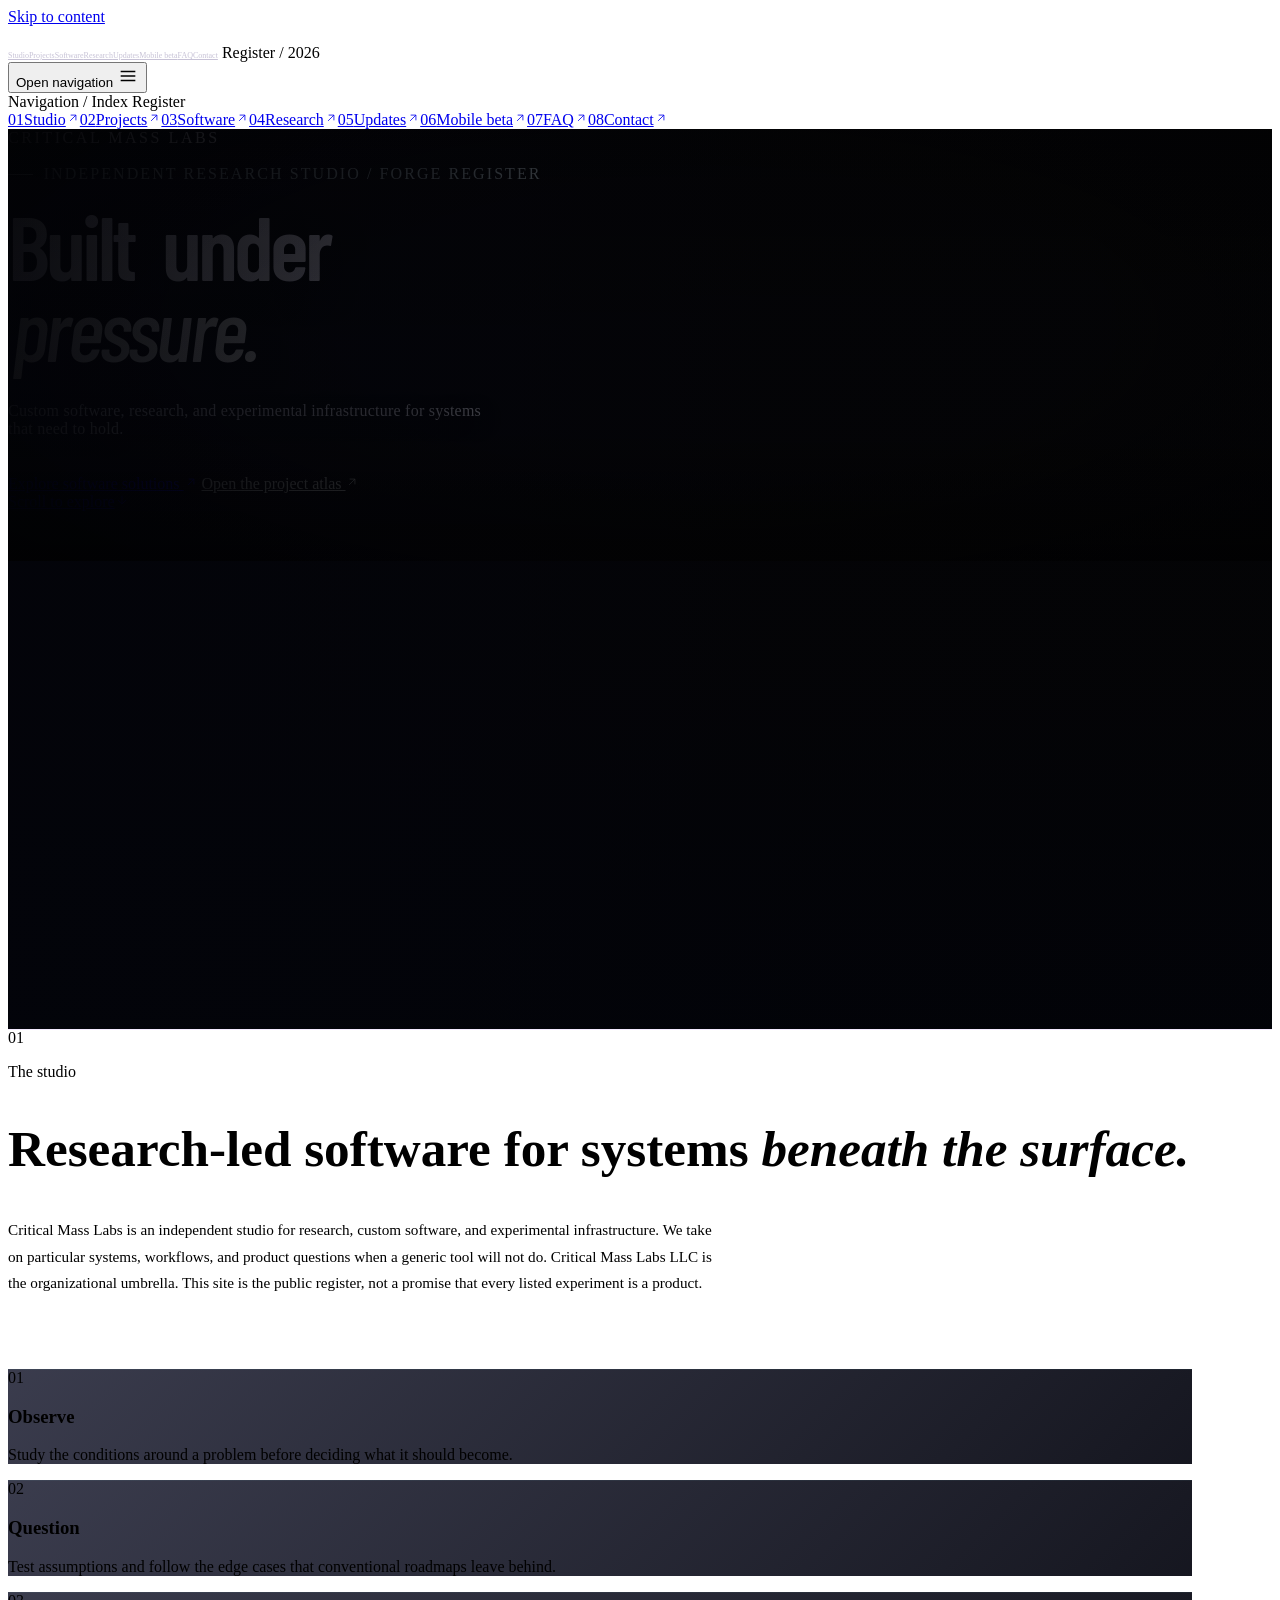
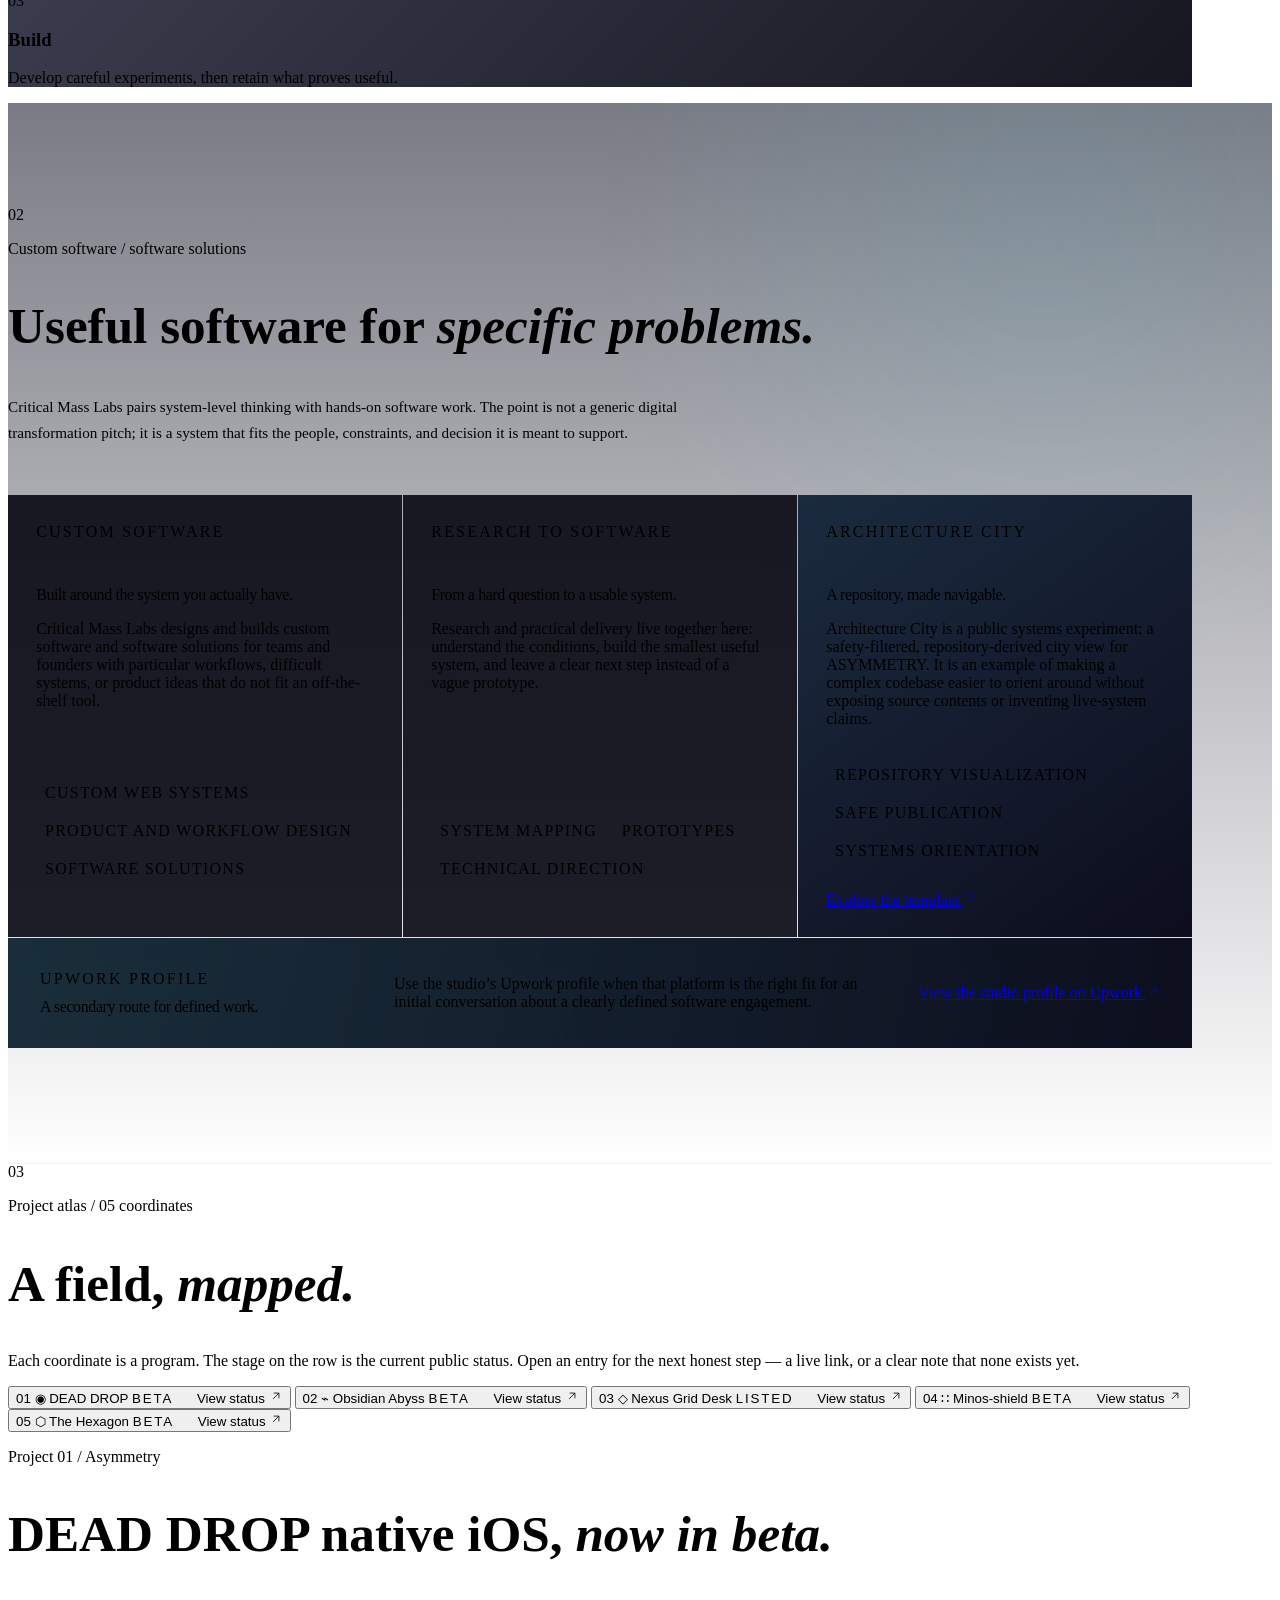
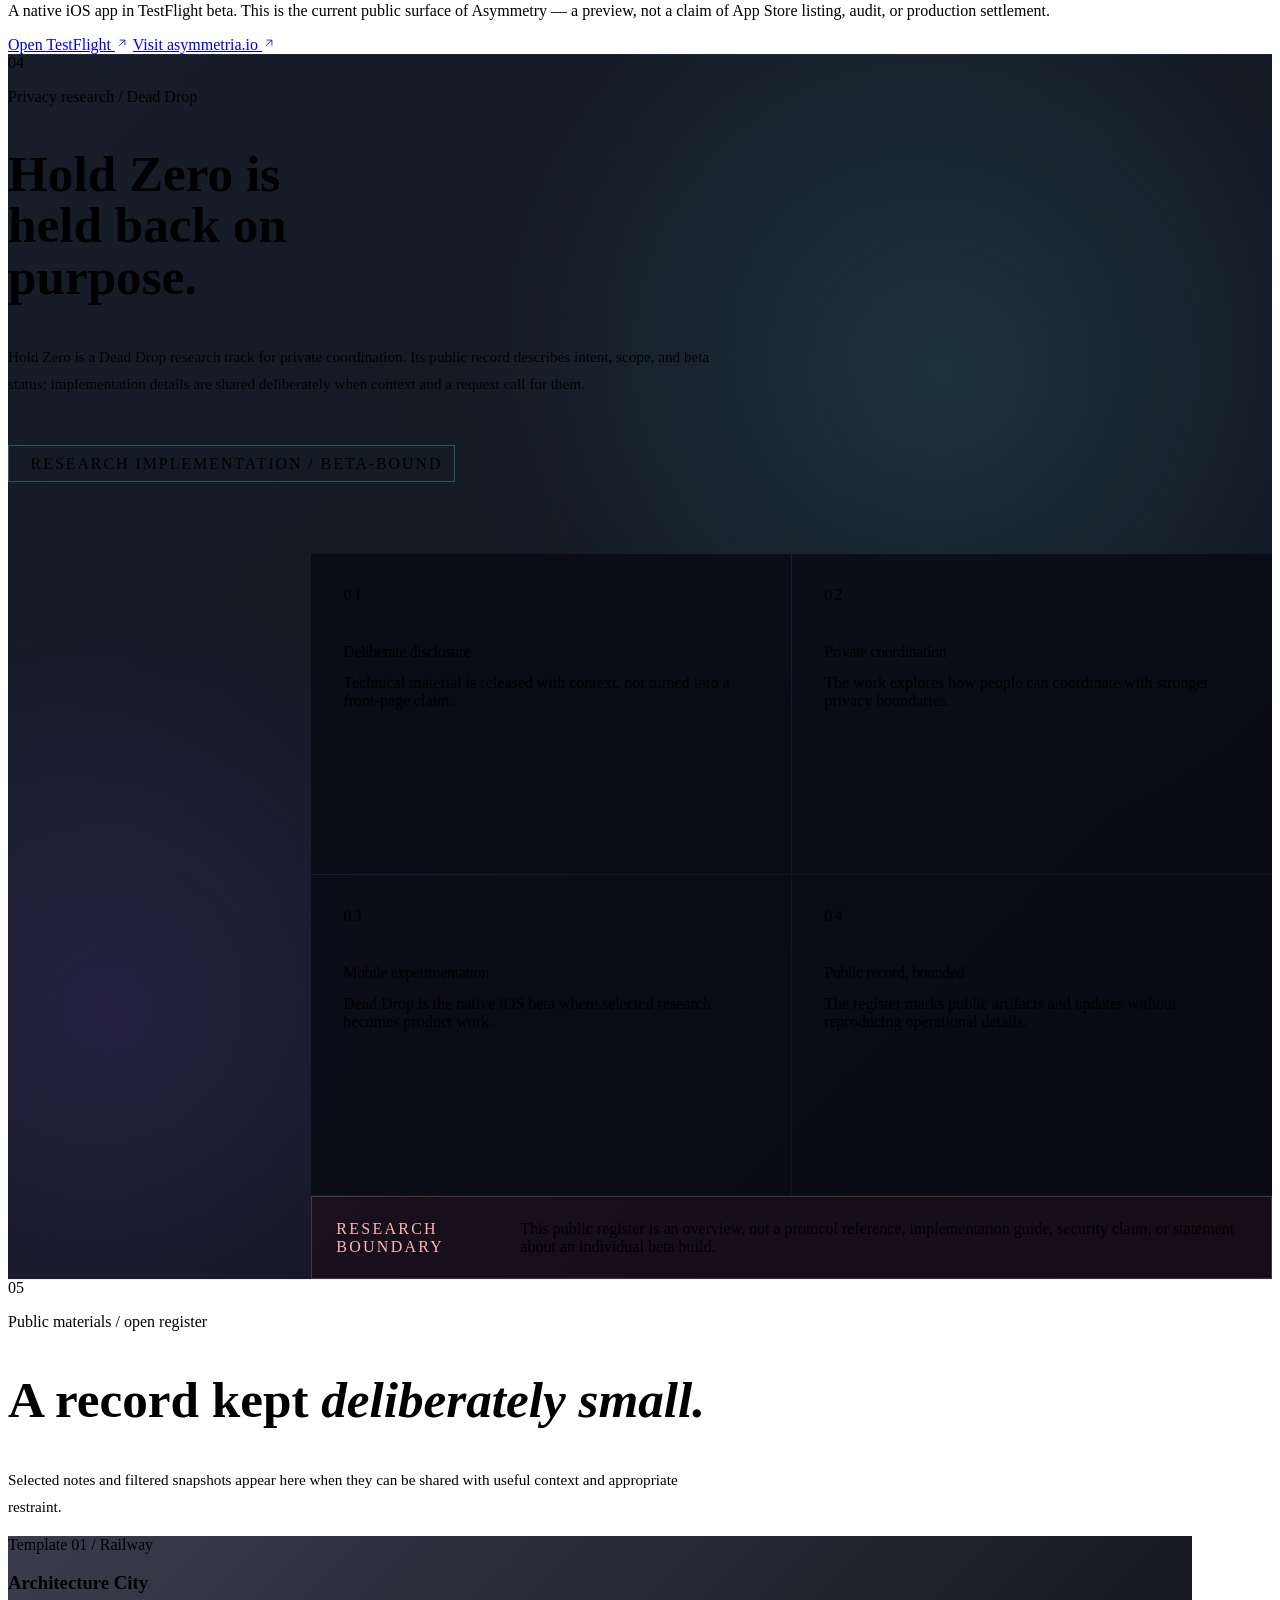
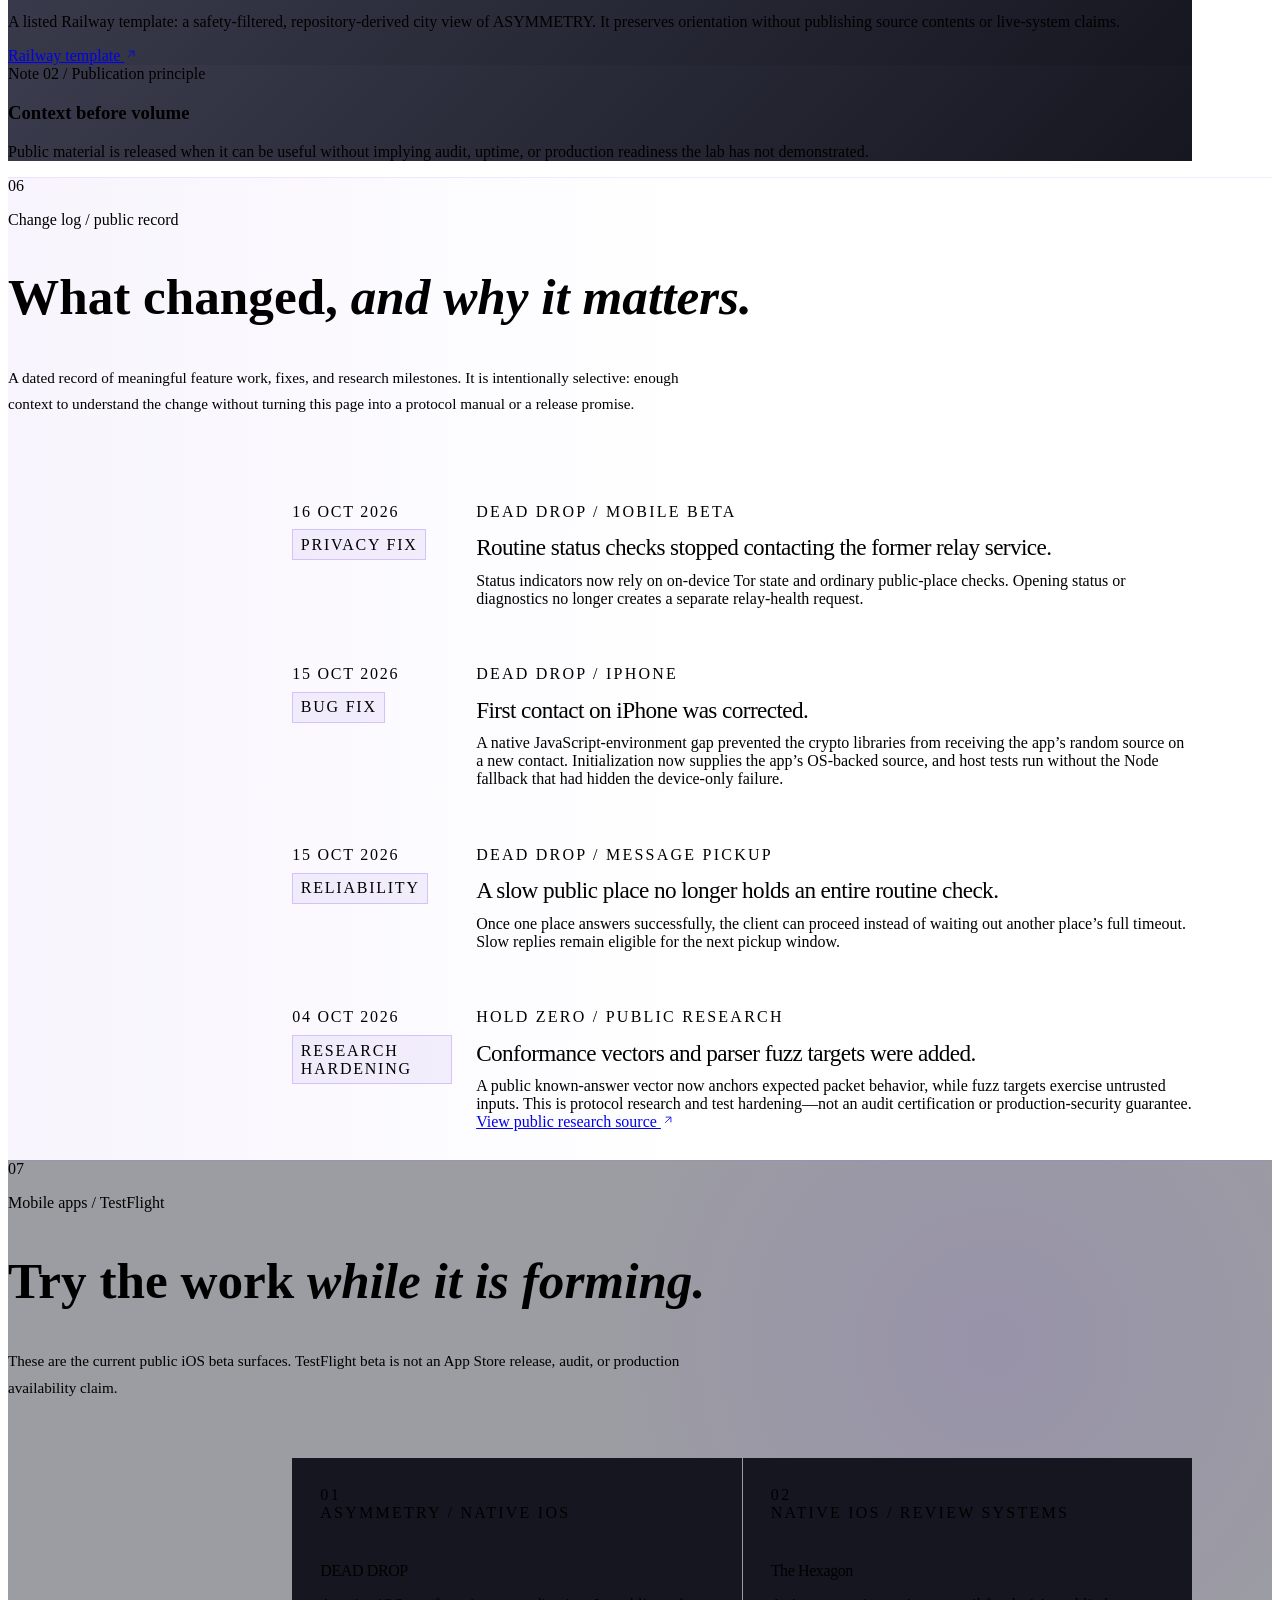
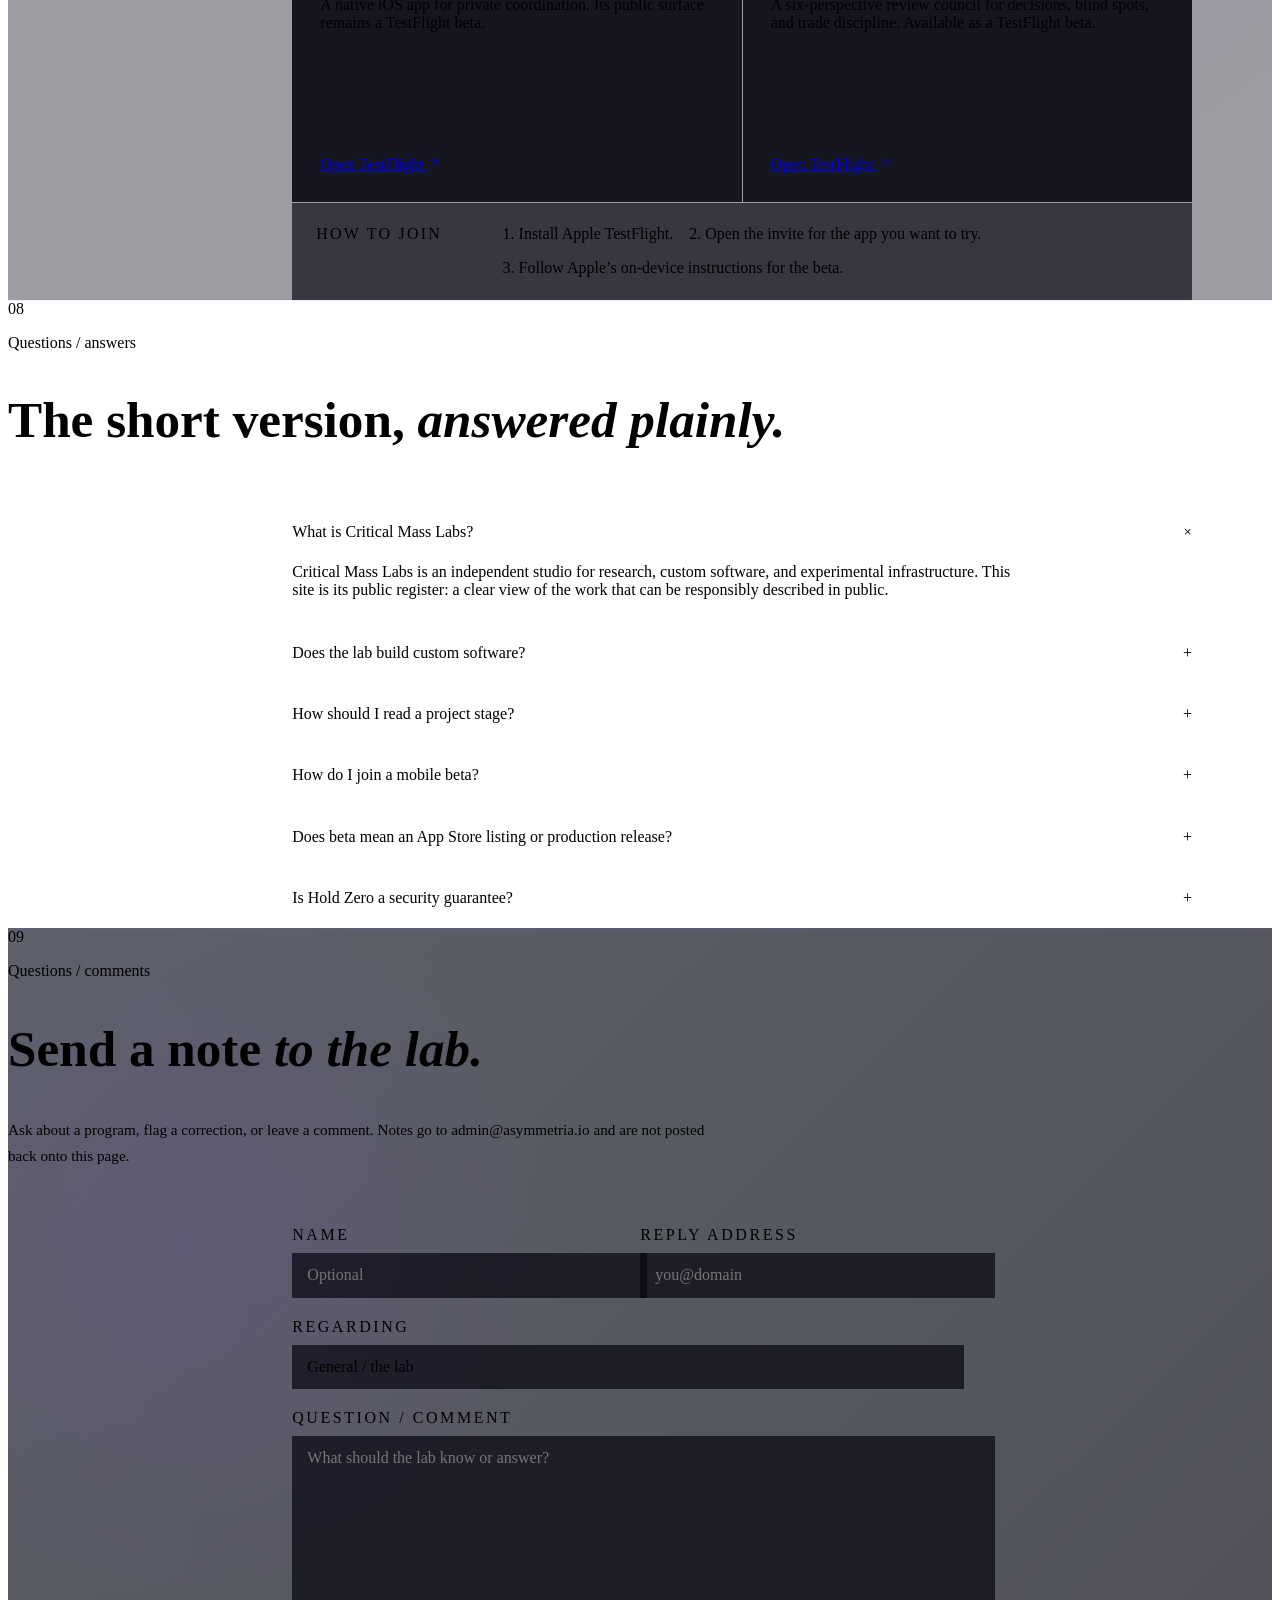
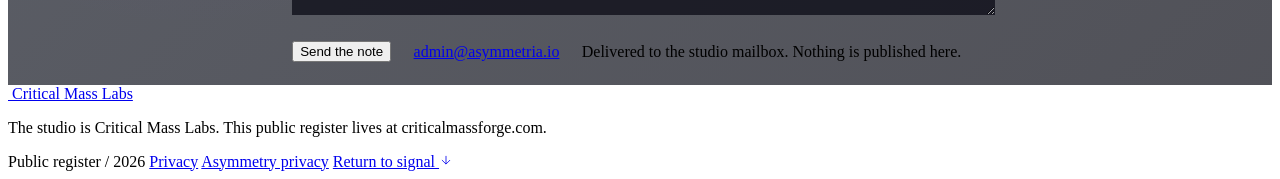
==== index.html @ 3d5620f9 "Reframe hero as monochrome forge" ====
<!DOCTYPE html>
<html lang="en">
  <head>
    <meta charset="UTF-8" />
    <meta name="viewport" content="width=device-width, initial-scale=1.0" />
    <title>Critical Mass Labs — Off the Map. On Purpose.</title>
    <meta name="description" content="Critical Mass Labs is an independent studio for research, custom software, privacy research, and experimental infrastructure. Explore projects, software solutions, mobile betas, and public updates." />
    <meta name="robots" content="index, follow" />
    <link rel="canonical" href="https://criticalmassforge.com/" />
    <meta property="og:title" content="Critical Mass Labs — Off the Map. On Purpose." />
    <meta property="og:description" content="Research, custom software, privacy research, and experimental infrastructure for difficult systems." />
    <meta property="og:type" content="website" />
    <meta property="og:url" content="https://criticalmassforge.com/" />
    <meta name="twitter:card" content="summary_large_image" />
    <meta name="twitter:title" content="Critical Mass Labs — Off the Map. On Purpose." />
    <meta name="twitter:description" content="Research, custom software, privacy research, and experimental infrastructure for difficult systems." />
    <meta name="theme-color" content="#070812" />
    <link rel="icon" type="image/svg+xml" href="/favicon.svg" />
    <link rel="stylesheet" href="/assets/index-39tcjcTT.css">
    <link rel="stylesheet" href="/assets/project-backgrounds.css?v=21">
    <link rel="stylesheet" href="/assets/mobile-polish.css?v=29">
    <link rel="stylesheet" href="/assets/register.css?v=22">
    <script type="application/ld+json">
      {
        "@context": "https://schema.org",
        "@type": "Organization",
        "name": "Critical Mass Labs LLC",
        "url": "https://criticalmassforge.com/",
        "email": "admin@asymmetria.io",
        "description": "Independent studio for research, custom software, privacy research, and experimental infrastructure."
      }
    </script>
  </head>
  <body>
    <div id="root"></div>
    <script src="/assets/content.js?v=14"></script>
    <script src="/assets/app.js?v=23"></script>
  </body>
</html>
---- assets/mobile-polish.css ----
/* Responsive hierarchy and brand placement requested from the visual review. */
.site-header .brand-mark {
  filter: none;
  box-shadow: none;
}

.desktop-nav a {
  color: #c7c2d6;
  font-size: 0.8rem;
}

.desktop-nav a:hover,
.desktop-nav a:focus-visible {
  color: var(--text);
}

/* Fade the teal wash smoothly instead of cutting across the portrait. */
.hero-grid::before {
  background: linear-gradient(180deg,
    transparent 18%,
    rgba(48, 203, 222, 0.18) 38%,
    rgba(48, 203, 222, 0.1) 43%,
    transparent 50%,
    transparent 61%,
    rgba(48, 203, 222, 0.1) 68%,
    transparent 75%);
}

.hero-brand {
  display: inline-flex;
  width: min(100%, 34rem);
  min-height: 5.5rem;
  margin: 0 0 2.75rem;
  gap: 1.25rem;
  color: var(--text);
  font-size: clamp(2.25rem, 5vw, 4.5rem);
  line-height: 1.08;
  letter-spacing: 0.02em;
}

.hero h1 {
  font-size: clamp(1.875rem, 3.5vw, 3.125rem);
  line-height: 1;
  word-spacing: 0.16em;
}

.hero h1 em {
  display: inline-block;
  padding-right: 0.12em;
  font-size: 1.18em;
  font-style: italic;
  line-height: 1.12;
}

.hero-actions .button-primary {
  position: relative;
  box-shadow: 0 0 0.75rem rgba(166, 93, 255, 0.45),
    0 0 1.6rem rgba(166, 93, 255, 0.22);
}

.hero-actions .button-primary::after {
  content: "";
  position: absolute;
  inset: -1px;
  border-radius: inherit;
  pointer-events: none;
  box-shadow: 0 0 1rem rgba(180, 115, 255, 0.95),
    0 0 2.75rem rgba(166, 93, 255, 0.65);
  opacity: 0.35;
  animation: scif-glow-pulse 3.2s ease-in-out infinite;
}

@keyframes scif-glow-pulse {
  0%, 100% { opacity: 0.35; }
  50% { opacity: 1; }
}

.hero-actions .button-primary:focus-visible::after {
  animation: none;
  opacity: 1;
}

@media (prefers-reduced-motion: reduce) {
  .hero-actions .button-primary::after {
    animation: none;
    opacity: 0.55;
  }
}

.section-heading h2,
.featured-copy h2 {
  font-size: clamp(2.5rem, 4vw, 4.5rem);
  line-height: 1;
}

.lead-copy {
  font-size: 0.95rem;
  line-height: 1.75;
}

/* The studio name leads; the catchphrase is deliberately secondary. */
@media (min-width: 641px) {
  /* Extend the hero's dark signal-field language through the long-form sections. */
  .content-section,
  .atlas-section,
  .portfolio-section {
    box-shadow: inset 0 1px rgba(166, 93, 255, 0.12);
  }

  .method-card,
  .portfolio-card,
  .materials-list > article {
    background: linear-gradient(135deg, rgba(15, 17, 38, 0.82), rgba(7, 8, 18, 0.94));
  }

  .method-card,
  .portfolio-card {
    box-shadow: inset 0 1px rgba(130, 220, 236, 0.06);
  }

  .atlas-row {
    transition: background 0.18s ease, padding 0.18s ease, box-shadow 0.18s ease;
  }

  .atlas-row:hover {
    box-shadow: inset 0 0 1.75rem rgba(80, 219, 235, 0.08);
  }

  .hero-content {
    width: min(100%, 78rem);
  }

  .hero-brand {
    width: max-content;
    max-width: 100%;
  }

  .hero-brand > span {
    font-size: inherit;
    line-height: inherit;
    letter-spacing: inherit;
    text-wrap: balance;
  }

  .hero-description {
    max-width: 35rem;
  }
}

@media (max-width: 640px) {
  .hero-content {
    padding: 5rem 1.25rem 6.5rem;
  }

  .hero-brand {
    display: inline-flex;
    width: 100%;
    min-height: 5rem;
    margin: 0 0 2.25rem;
    gap: 1rem;
    color: var(--text);
    font-size: clamp(2rem, 8.5vw, 2.5rem);
    letter-spacing: 0.02em;
    text-wrap: balance;
  }

  .hero-kicker {
    margin-bottom: 1.15rem;
  }

  .hero h1 {
    max-width: 22rem;
    font-size: clamp(1.5rem, 6.5vw, 1.875rem);
    line-height: 1.05;
    letter-spacing: -0.045em;
  }

  .hero-description {
    max-width: 22rem;
    margin-top: 1.6rem;
    font-size: 0.76rem;
    line-height: 1.62;
  }

  .hero-actions {
    margin-top: 1.8rem;
  }

  /* Keep the field system, but use a compact mobile rhythm. */
  .content-section,
  .atlas-section,
  .materials-section {
    padding: 3.25rem 1.25rem;
    background-image: linear-gradient(135deg, rgba(16, 14, 35, 0.72), rgba(7, 8, 18, 0.88));
  }

  .section-number {
    margin-bottom: 1.2rem;
  }

  .section-heading h2,
  .featured-copy h2 {
    font-size: clamp(2rem, 9vw, 2.65rem);
    line-height: 1.02;
    letter-spacing: -0.045em;
  }

  .lead-copy {
    margin-top: 1.15rem;
    font-size: 0.76rem;
    line-height: 1.58;
  }

  .method-section {
    padding-top: 2.75rem;
  }

  .method-grid {
    margin-top: 1.75rem;
  }

  .method-card,
  .method-card + .method-card {
    padding: 1.1rem 0 1.3rem;
  }

  .method-card h3 {
    margin: 1.35rem 0 0.6rem;
  }

  /* Atlas remains the complete project index; hide its redundant card echo. */
  .portfolio-section {
    display: none;
  }

  .atlas-intro > p {
    margin: 1.25rem 0 1.75rem;
    line-height: 1.55;
  }

  .atlas-row {
    min-height: 3.7rem;
  }

  .atlas-stage {
    max-width: 7.5rem;
    white-space: normal;
    text-align: right;
  }

  .featured-art {
    min-height: 12.5rem;
  }

  .featured-copy {
    padding: 2.5rem 1.25rem 2.75rem;
  }

  .featured-copy h2 {
    font-size: clamp(1.85rem, 8.5vw, 2.3rem);
  }

  .featured-copy > p:not(.eyebrow) {
    margin: 1.2rem 0;
    line-height: 1.58;
  }

  .featured-subprojects {
    margin-top: 1.2rem;
  }

  .portfolio-card h3,
  .materials-list h3 {
    font-size: 1.2rem;
  }

  .materials-list {
    margin-top: 2rem;
  }

  .materials-section {
    padding-top: 3.25rem;
    padding-bottom: 3.25rem;
  }

  .materials-list > article {
    padding: 1.1rem 0 1.35rem;
  }

  .materials-list p {
    line-height: 1.58;
  }

  .scroll-cue {
    display: none;
  }
}
---- assets/register.css ----
@import url("https://fonts.googleapis.com/css2?family=Barlow+Condensed:ital,wght@0,500;0,600;1,500&family=IBM+Plex+Serif:ital,wght@0,400;0,500;1,400&display=swap");

/* Public register: atlas-only index, studio merge, correspondence, privacy. */

/* A physical aperture anchors the scene; the live field is drawn above it. */
.hero-field-plate {
  position: absolute;
  z-index: -1;
  inset: 0;
  width: 100%;
  height: 100%;
  object-fit: cover;
  object-position: 68% center;
  pointer-events: none;
  opacity: 0.34;
  filter: saturate(0.76) contrast(1.08) brightness(0.58);
  mix-blend-mode: screen;
  transform: scale(1.035);
  transform-origin: 72% 52%;
  -webkit-mask-image: linear-gradient(90deg, rgba(0, 0, 0, 0.05), rgba(0, 0, 0, 0.38) 28%, #000 56%, rgba(0, 0, 0, 0.85) 92%, transparent);
  mask-image: linear-gradient(90deg, rgba(0, 0, 0, 0.05), rgba(0, 0, 0, 0.38) 28%, #000 56%, rgba(0, 0, 0, 0.85) 92%, transparent);
}

.hero-field-engine {
  position: absolute;
  z-index: 1;
  inset: 0;
  width: 100%;
  height: 100%;
  pointer-events: none;
  mix-blend-mode: screen;
  -webkit-mask-image: linear-gradient(90deg, transparent 0%, rgba(0, 0, 0, 0.28) 17%, #000 48%, rgba(0, 0, 0, 0.82) 92%);
  mask-image: linear-gradient(90deg, transparent 0%, rgba(0, 0, 0, 0.28) 17%, #000 48%, rgba(0, 0, 0, 0.82) 92%);
}

.hero-mass-field {
  position: absolute;
  z-index: 0;
  inset: 0;
  overflow: hidden;
  pointer-events: none;
  opacity: 0.58;
  perspective: 68rem;
  perspective-origin: 75% 48%;
  -webkit-mask-image: linear-gradient(90deg, transparent 29%, rgba(0, 0, 0, 0.38) 48%, #000 70%);
  mask-image: linear-gradient(90deg, transparent 29%, rgba(0, 0, 0, 0.38) 48%, #000 70%);
}

.mass-starfield,
.mass-plane,
.mass-node {
  position: absolute;
  display: block;
}

.mass-starfield {
  right: -8%;
  width: 76%;
  height: 68%;
  background-image:
    radial-gradient(circle, rgba(91, 227, 241, 0.74) 0 1px, transparent 1.8px),
    radial-gradient(circle, rgba(206, 179, 255, 0.76) 0 1px, transparent 1.7px),
    radial-gradient(circle, rgba(255, 255, 255, 0.38) 0 0.8px, transparent 1.5px);
  background-size: 8rem 7rem, 12rem 9rem, 5rem 6rem;
  background-position: 0 0, 3rem 4rem, 1rem 2rem;
  opacity: 0.32;
  will-change: transform, opacity;
}

.mass-starfield-far {
  top: 2%;
  transform: translateZ(-210px) scale(0.82);
  animation: mass-stars-far 26s linear infinite alternate;
}

.mass-starfield-near {
  top: 20%;
  opacity: 0.2;
  transform: translateZ(90px) scale(1.08);
  animation: mass-stars-near 17s linear infinite alternate;
}

.mass-plane {
  right: -14%;
  bottom: -40%;
  width: min(76vw, 78rem);
  height: min(54vw, 48rem);
  border: 1px solid rgba(87, 197, 224, 0.18);
  background:
    linear-gradient(rgba(77, 194, 224, 0.11) 1px, transparent 1px) 0 0 / 100% 3.75rem,
    linear-gradient(90deg, rgba(168, 122, 255, 0.12) 1px, transparent 1px) 0 0 / 4.8rem 100%,
    radial-gradient(ellipse at 60% 44%, rgba(101, 73, 190, 0.18), transparent 53%);
  box-shadow: 0 0 3rem rgba(78, 202, 230, 0.06), inset 0 0 5rem rgba(104, 68, 193, 0.08);
  transform-origin: 63% 77%;
  will-change: transform, opacity;
}

.mass-plane-far {
  opacity: 0.28;
  transform: translate3d(-4%, -8%, -230px) rotateX(66deg) rotateZ(-4deg) scale(0.78);
  animation: mass-plane-far 22s ease-in-out infinite alternate;
}

.mass-plane-mid {
  opacity: 0.36;
  transform: translate3d(2%, 3%, -70px) rotateX(62deg) rotateZ(3deg) scale(0.96);
  animation: mass-plane-mid 17s ease-in-out infinite alternate;
}

.mass-plane-near {
  opacity: 0.24;
  transform: translate3d(7%, 10%, 130px) rotateX(58deg) rotateZ(-2deg) scale(1.16);
  animation: mass-plane-near 13s ease-in-out infinite alternate;
}

.mass-node {
  z-index: 2;
  width: 0.4rem;
  height: 0.4rem;
  border-radius: 50%;
  background: var(--cyan);
  box-shadow: 0 0 0.6rem var(--cyan), 0 0 2.2rem rgba(68, 217, 232, 0.46);
  will-change: transform, opacity;
}

.mass-node::after {
  position: absolute;
  inset: -0.9rem;
  border: 1px solid rgba(130, 230, 241, 0.42);
  border-radius: 50%;
  content: "";
  animation: mass-node-ring 4.6s ease-out infinite;
}

.mass-node-a {
  top: 27%;
  right: 17%;
  animation: mass-node-a 5.7s ease-in-out infinite;
}

.mass-node-b {
  top: 48%;
  right: 34%;
  width: 0.54rem;
  height: 0.54rem;
  background: var(--violet-bright);
  box-shadow: 0 0 0.7rem var(--violet-bright), 0 0 2.5rem rgba(191, 145, 255, 0.46);
  animation: mass-node-b 7.1s ease-in-out 0.8s infinite;
}

.mass-node-c {
  top: 19%;
  right: 45%;
  width: 0.28rem;
  height: 0.28rem;
  animation: mass-node-c 6.4s ease-in-out 1.6s infinite;
}

.mass-node-d {
  top: 66%;
  right: 11%;
  width: 0.32rem;
  height: 0.32rem;
  background: var(--violet-bright);
  animation: mass-node-d 8.2s ease-in-out 2.4s infinite;
}

.hero-signal-field {
  position: absolute;
  z-index: 1;
  inset: 0;
  pointer-events: none;
  overflow: hidden;
  opacity: 0.34;
  mix-blend-mode: screen;
}

.hero-signal-field svg {
  display: block;
  width: 100%;
  height: 100%;
}

.signal-route,
.signal-packet {
  fill: none;
  stroke-linecap: round;
}

.signal-route {
  stroke: rgba(135, 119, 255, 0.11);
  stroke-width: 1.2;
}

.signal-route-far {
  stroke: rgba(69, 217, 232, 0.08);
  stroke-width: 0.75;
}

.signal-packet {
  stroke: rgba(206, 182, 255, 0.94);
  stroke-width: 2.4;
  stroke-dasharray: 2 39;
  filter: drop-shadow(0 0 0.42rem rgba(183, 135, 255, 0.9));
  animation: signal-packet-forward 5.6s linear infinite;
}

.signal-packet-far {
  stroke: rgba(72, 221, 236, 0.82);
  stroke-width: 1.4;
  stroke-dasharray: 1.5 31;
  animation: signal-packet-reverse 7.4s linear infinite;
}

.signal-node {
  fill: var(--cyan);
  filter: drop-shadow(0 0 0.45rem var(--cyan)) drop-shadow(0 0 1.2rem rgba(68, 217, 232, 0.54));
  transform-box: fill-box;
  transform-origin: center;
}

.signal-node-near {
  fill: var(--violet-bright);
  animation: signal-node-near 4.8s ease-in-out infinite;
}

.signal-node-mid {
  animation: signal-node-mid 6.2s ease-in-out 1.1s infinite;
}

.signal-node-far {
  animation: signal-node-far 7.8s ease-in-out 2.3s infinite;
}

.hero::after {
  content: "";
  position: absolute;
  z-index: 2;
  inset: auto 0 0;
  height: 48%;
  pointer-events: none;
  background: linear-gradient(0deg, rgba(4, 5, 14, 0.96), rgba(4, 5, 14, 0.42) 54%, transparent);
}

.hero-content,
.hero-coordinate,
.scroll-cue {
  z-index: 3;
}

.hero-content {
  width: min(56rem, 58%);
}

.hero-transmission {
  position: absolute;
  z-index: 3;
  right: clamp(1.25rem, 6vw, 7.5rem);
  bottom: clamp(4.5rem, 9vh, 7.5rem);
  width: min(25rem, 29vw);
  padding: 1.25rem 1.35rem 1.4rem;
  overflow: hidden;
  border: 1px solid rgba(177, 153, 255, 0.45);
  border-left-color: var(--cyan);
  background: linear-gradient(145deg, rgba(16, 17, 36, 0.84), rgba(7, 8, 18, 0.72));
  box-shadow: 0 1.5rem 5rem rgba(0, 0, 0, 0.34), inset 0 1px 0 rgba(255, 255, 255, 0.05);
  backdrop-filter: blur(12px);
}

.hero-transmission::before {
  content: "";
  position: absolute;
  top: 0;
  right: 0;
  width: 5.5rem;
  height: 1px;
  background: var(--violet-bright);
  box-shadow: 0 0 1rem var(--violet-bright);
}

.transmission-topline,
.transmission-route {
  display: flex;
  align-items: center;
  justify-content: space-between;
  gap: 0.55rem;
  color: var(--quiet);
  font: 400 0.54rem var(--mono);
  letter-spacing: 0.12em;
  text-transform: uppercase;
}

.transmission-topline span:last-child {
  display: inline-flex;
  align-items: center;
  color: var(--cyan);
}

.transmission-topline i {
  width: 0.42rem;
  height: 0.42rem;
  margin-right: 0.38rem;
  border-radius: 50%;
  background: var(--cyan);
  box-shadow: 0 0 0.65rem var(--cyan);
  animation: transmission-status-pulse 2.8s ease-in-out infinite;
}

@keyframes hero-infrastructure-drift {
  from { transform: scale(1.035) translate3d(-0.7%, 0.6%, 0); }
  to { transform: scale(1.085) translate3d(1.2%, -0.8%, 0); }
}

@keyframes mass-stars-far {
  from { opacity: 0.18; transform: translate3d(-1.5%, 1.5%, -210px) scale(0.82); }
  to { opacity: 0.42; transform: translate3d(2.5%, -2%, -210px) scale(0.88); }
}

@keyframes mass-stars-near {
  from { opacity: 0.08; transform: translate3d(-3%, 3%, 90px) scale(1.08); }
  to { opacity: 0.3; transform: translate3d(4%, -3%, 90px) scale(1.16); }
}

@keyframes mass-plane-far {
  from { transform: translate3d(-4%, -8%, -230px) rotateX(66deg) rotateZ(-4deg) scale(0.78); }
  to { transform: translate3d(-1%, -11%, -230px) rotateX(66deg) rotateZ(-1deg) scale(0.83); }
}

@keyframes mass-plane-mid {
  from { transform: translate3d(2%, 3%, -70px) rotateX(62deg) rotateZ(3deg) scale(0.96); }
  to { transform: translate3d(-1%, -1%, -70px) rotateX(64deg) rotateZ(6deg) scale(1.01); }
}

@keyframes mass-plane-near {
  from { transform: translate3d(7%, 10%, 130px) rotateX(58deg) rotateZ(-2deg) scale(1.16); }
  to { transform: translate3d(3%, 5%, 130px) rotateX(60deg) rotateZ(-5deg) scale(1.23); }
}

@keyframes mass-node-ring {
  0% { opacity: 0; transform: scale(0.4); }
  20% { opacity: 0.72; }
  100% { opacity: 0; transform: scale(2.3); }
}

@keyframes mass-node-a {
  0%, 100% { opacity: 0.38; transform: translate3d(-0.2rem, 0.2rem, 0) scale(0.78); }
  47% { opacity: 1; transform: translate3d(0.32rem, -0.22rem, 0) scale(1.28); }
}

@keyframes mass-node-b {
  0%, 100% { opacity: 0.26; transform: translate3d(0.28rem, 0.15rem, 0) scale(0.68); }
  41% { opacity: 1; transform: translate3d(-0.34rem, -0.28rem, 0) scale(1.24); }
}

@keyframes mass-node-c {
  0%, 100% { opacity: 0.18; transform: translate3d(-0.16rem, 0.2rem, 0) scale(0.66); }
  58% { opacity: 0.94; transform: translate3d(0.2rem, -0.32rem, 0) scale(1.3); }
}

@keyframes mass-node-d {
  0%, 100% { opacity: 0.16; transform: translate3d(0.18rem, -0.15rem, 0) scale(0.62); }
  53% { opacity: 0.82; transform: translate3d(-0.28rem, 0.25rem, 0) scale(1.18); }
}

@keyframes signal-packet-forward {
  to { stroke-dashoffset: -123; }
}

@keyframes signal-packet-reverse {
  to { stroke-dashoffset: 97; }
}

@keyframes signal-node-near {
  0%, 100% { opacity: 0.42; transform: scale(0.74); }
  42% { opacity: 1; transform: scale(1.18); }
  58% { opacity: 0.82; transform: scale(0.96); }
}

@keyframes signal-node-mid {
  0%, 100% { opacity: 0.28; transform: scale(0.65); }
  45% { opacity: 0.9; transform: scale(1.1); }
  68% { opacity: 0.55; transform: scale(0.86); }
}

@keyframes signal-node-far {
  0%, 100% { opacity: 0.18; transform: scale(0.58); }
  40% { opacity: 0.76; transform: scale(1.22); }
  60% { opacity: 0.4; transform: scale(0.78); }
}

@keyframes transmission-status-pulse {
  0%, 100% { box-shadow: 0 0 0.5rem var(--cyan); opacity: 0.8; }
  50% { box-shadow: 0 0 1rem var(--cyan), 0 0 1.7rem rgba(68, 217, 232, 0.42); opacity: 1; }
}

@media (prefers-reduced-motion: reduce) {
  .hero-field-plate,
  .mass-starfield,
  .mass-plane,
  .mass-node,
  .mass-node::after,
  .signal-packet,
  .signal-node,
  .transmission-topline i {
    animation: none;
  }
}

@media (max-width: 640px) {
  .hero-mass-field {
    opacity: 0.7;
    -webkit-mask-image: linear-gradient(90deg, transparent 14%, rgba(0, 0, 0, 0.42) 46%, #000 78%);
    mask-image: linear-gradient(90deg, transparent 14%, rgba(0, 0, 0, 0.42) 46%, #000 78%);
  }

  .mass-plane-near {
    opacity: 0.12;
  }

  .hero-signal-field {
    clip-path: inset(0 0 42% 0);
    opacity: 0.48;
  }
}

.hero-transmission > p:not(.transmission-copy) {
  margin: 1.7rem 0 0;
  color: var(--violet-bright);
  font: 400 0.6rem var(--mono);
  letter-spacing: 0.14em;
  text-transform: uppercase;
}

.hero-transmission h2 {
  margin: 0.35rem 0 0;
  color: var(--text);
  font: 400 clamp(2.3rem, 3.8vw, 4.5rem)/0.83 var(--display);
  letter-spacing: -0.055em;
  text-transform: uppercase;
}

.hero-transmission h2 em {
  color: var(--violet-bright);
  font-style: italic;
}

.transmission-copy {
  max-width: 24rem;
  margin: 1.25rem 0 0;
  color: var(--chalk);
  font: 400 0.74rem/1.62 var(--mono);
}

.transmission-route {
  justify-content: flex-start;
  margin-top: 1.25rem;
  padding-top: 0.9rem;
  border-top: 1px solid var(--line);
  color: var(--cyan);
  white-space: nowrap;
}

.transmission-route i {
  width: 1.25rem;
  height: 1px;
  background: linear-gradient(90deg, var(--cyan), var(--violet-bright));
}

.transmission-link {
  display: inline-flex;
  gap: 0.5rem;
  margin-top: 1.25rem;
  color: var(--text);
  font: 400 0.66rem var(--mono);
  letter-spacing: 0.1em;
  text-decoration: none;
  text-transform: uppercase;
}

.transmission-link:hover,
.transmission-link:focus-visible {
  color: var(--cyan);
}

.portfolio-section {
  display: none !important;
}

.about-section .method-content {
  max-width: 70rem;
  margin-top: 0;
}

.about-section .method-grid {
  margin: 4.5rem 0 0;
}

.atlas-row {
  grid-template-columns: 3rem 2.5rem 1fr auto auto;
}

.atlas-stage {
  min-width: 10rem;
  color: var(--quiet);
  font: 400 0.58rem var(--mono);
  letter-spacing: 0.14em;
  text-transform: uppercase;
  padding-right: 1.25rem;
  text-align: right;
  white-space: nowrap;
}

.atlas-row.is-public .atlas-stage {
  color: var(--cyan);
}

.atlas-row.is-active .atlas-stage {
  color: var(--violet-bright);
}

.active-rail {
  position: relative;
  isolation: isolate;
  overflow: clip;
  max-width: 120rem;
  margin: 0 auto;
  padding: 0 clamp(1.25rem, 9.5vw, 10rem) clamp(5rem, 10vw, 8rem);
}

.active-rail-intro {
  max-width: 36rem;
  margin-bottom: 2.5rem;
}

.active-rail-intro > p:not(.eyebrow) {
  margin: 0;
  color: var(--muted);
  font: 400 0.82rem / 1.8 var(--mono);
}

.active-rail-grid {
  display: grid;
  grid-template-columns: repeat(3, 1fr);
  gap: 1px;
  background: var(--line);
  border: 1px solid var(--line);
}

.active-rail-card {
  min-height: 14rem;
  padding: 1.5rem;
  background: linear-gradient(135deg, rgba(15, 17, 38, 0.82), rgba(7, 8, 18, 0.94));
}

.active-rail-card > span {
  color: var(--violet);
  font: 400 0.62rem var(--mono);
  letter-spacing: 0.16em;
  text-transform: uppercase;
}

.active-rail-card h3 {
  margin: 2.2rem 0 0.9rem;
  color: var(--text);
  font: 500 1.3rem var(--serif);
  letter-spacing: 0.02em;
}

.active-rail-card p {
  margin: 0;
  color: var(--muted);
  font: 400 0.75rem / 1.7 var(--mono);
}

.featured-subprojects a {
  display: inline-flex;
  align-items: center;
  gap: 0.55rem;
  color: inherit;
}

.featured-subprojects a:hover {
  color: var(--violet-bright);
}

.correspondence-section {
  --section-haze: rgba(38, 176, 199, 0.16);
  background:
    radial-gradient(circle at 14% 42%, rgba(126, 74, 224, 0.12), transparent 24rem),
    linear-gradient(135deg, #090e1ba8, #070812b3);
}

.correspondence-section .lead-copy {
  max-width: 38rem;
}

.signal-form {
  display: grid;
  grid-template-columns: 1fr 1fr;
  gap: 1.25rem 1.5rem;
  max-width: 42rem;
  margin: 3.5rem 0 0 24%;
}

.signal-field {
  display: flex;
  flex-direction: column;
  gap: 0.55rem;
}

.signal-field-wide {
  grid-column: 1 / -1;
}

.signal-honey {
  position: absolute;
  left: -9999px;
  width: 1px;
  height: 1px;
  overflow: hidden;
}

.signal-field label {
  color: var(--violet);
  font: 400 0.62rem var(--mono);
  letter-spacing: 0.16em;
  text-transform: uppercase;
}

.signal-field input,
.signal-field select,
.signal-field textarea {
  width: 100%;
  padding: 0.85rem 0.95rem;
  border: 1px solid var(--line);
  border-radius: 0;
  background: rgba(7, 8, 18, 0.72);
  color: var(--text);
  font: 400 0.82rem / 1.6 var(--mono);
}

.signal-field input:focus-visible,
.signal-field select:focus-visible,
.signal-field textarea:focus-visible {
  outline: 2px solid var(--cyan);
  outline-offset: 3px;
  border-color: var(--violet-bright);
}

.signal-field textarea {
  min-height: 9.5rem;
  resize: vertical;
}

.signal-field select {
  appearance: none;
  background-image: linear-gradient(45deg, transparent 50%, var(--cyan) 50%),
    linear-gradient(135deg, var(--cyan) 50%, transparent 50%);
  background-position: calc(100% - 1.15rem) 1.15rem, calc(100% - 0.85rem) 1.15rem;
  background-size: 0.32rem 0.32rem, 0.32rem 0.32rem;
  background-repeat: no-repeat;
}

.signal-form .button {
  cursor: pointer;
}

.signal-actions {
  grid-column: 1 / -1;
  display: flex;
  flex-wrap: wrap;
  align-items: center;
  gap: 1.4rem;
  margin-top: 0.4rem;
}

.signal-note,
.signal-status {
  margin: 0;
  color: var(--quiet);
  font: 400 0.72rem / 1.7 var(--mono);
}

.signal-status[data-tone="ok"] {
  color: var(--cyan);
}

.signal-status[data-tone="error"] {
  color: #ffb4b4;
}

.status-dialog {
  max-height: min(46rem, calc(100vh - 1.5rem));
}

.status-dialog .dialog-actions {
  gap: 0.95rem 1.15rem;
  padding-bottom: 0.15rem;
}

.site-footer .footer-meta {
  flex-wrap: wrap;
}

.privacy-page .site-shell {
  min-height: 100vh;
}

.privacy-page .privacy-home {
  margin-left: auto;
}

@media (min-width: 901px) {
  .privacy-page .privacy-home {
    display: none;
  }
}

.privacy-article {
  max-width: 42rem;
  margin: 0;
}

.privacy-article h1 {
  margin: 0 0 1.5rem;
  font: 500 clamp(2.4rem, 6vw, 4.5rem) / 0.98 var(--serif);
  letter-spacing: -0.05em;
}

.privacy-article p,
.privacy-article li {
  color: var(--muted);
  font: 400 0.9rem / 1.8 var(--mono);
}

.privacy-article a {
  color: var(--violet-bright);
  text-decoration: underline;
  text-underline-offset: 0.2em;
}

/* Studio expansion: software, updates, mobile beta, and FAQ. */
.desktop-nav {
  gap: clamp(0.7rem, 1.3vw, 1.5rem);
}

.desktop-nav > a {
  font-size: clamp(0.5rem, 0.58vw, 0.62rem);
}

.solutions-section,
.updates-section,
.mobile-section,
.faq-section {
  position: relative;
}

.solutions-section {
  background:
    radial-gradient(circle at 82% 12%, rgba(77, 210, 229, 0.1), transparent 28rem),
    linear-gradient(180deg, rgba(12, 14, 31, 0.55), rgba(7, 8, 18, 0));
}

.solutions-grid,
.mobile-apps-grid {
  display: grid;
  grid-template-columns: repeat(3, 1fr);
  gap: 1px;
  margin: 3.5rem 0 0 24%;
  border: 1px solid var(--line);
  background: var(--line);
}

.solution-card,
.mobile-app-card {
  display: flex;
  min-height: 20rem;
  flex-direction: column;
  align-items: flex-start;
  padding: clamp(1.35rem, 2.2vw, 2.2rem);
  background: rgba(7, 8, 18, 0.9);
}

.solution-card-featured {
  background:
    linear-gradient(145deg, rgba(28, 51, 75, 0.7), rgba(12, 12, 29, 0.96)),
    rgba(7, 8, 18, 0.9);
}

.solution-kicker,
.mobile-app-card > p:first-of-type,
.testflight-steps > p {
  margin: 0;
  color: var(--cyan);
  font: 400 0.62rem var(--mono);
  letter-spacing: 0.14em;
  text-transform: uppercase;
}

.solution-card h3,
.mobile-app-card h3,
.update-item h3 {
  margin: 2.8rem 0 1rem;
  color: var(--text);
  font: 500 clamp(1.4rem, 2vw, 2rem) / 1.04 var(--serif);
  letter-spacing: -0.025em;
}

.solution-card > p:not(.solution-kicker),
.mobile-app-body,
.update-item p,
.faq-item p {
  margin: 0;
  color: var(--muted);
  font: 400 0.78rem / 1.75 var(--mono);
}

.solution-tags {
  display: flex;
  flex-wrap: wrap;
  gap: 0.45rem;
  margin: auto 0 1.5rem;
  padding: 2rem 0 0;
  list-style: none;
}

.solution-tags li {
  padding: 0.4rem 0.55rem;
  border: 1px solid var(--line);
  color: var(--quiet);
  font: 400 0.57rem var(--mono);
  letter-spacing: 0.08em;
  text-transform: uppercase;
}

.engagement-callout {
  display: grid;
  grid-template-columns: minmax(12rem, 0.85fr) minmax(16rem, 1.3fr) auto;
  align-items: center;
  gap: 2rem;
  margin: 1px 0 0 24%;
  padding: clamp(1.35rem, 2.5vw, 2.1rem);
  border: 1px solid var(--line);
  background:
    linear-gradient(105deg, rgba(25, 50, 64, 0.8), rgba(11, 13, 29, 0.9)),
    rgba(7, 8, 18, 0.9);
}

.engagement-callout h3 {
  margin: 0.65rem 0 0;
  color: var(--text);
  font: 500 clamp(1.25rem, 1.8vw, 1.7rem) / 1.05 var(--serif);
  letter-spacing: -0.025em;
}

.engagement-callout > p {
  margin: 0;
  color: var(--muted);
  font: 400 0.76rem / 1.75 var(--mono);
}

.engagement-callout .button {
  white-space: nowrap;
}

.protocol-section {
  position: relative;
  overflow: hidden;
  background:
    radial-gradient(circle at 74% 26%, rgba(77, 210, 229, 0.14), transparent 30rem),
    radial-gradient(circle at 8% 78%, rgba(126, 74, 224, 0.16), transparent 26rem),
    linear-gradient(135deg, rgba(8, 16, 28, 0.94), rgba(7, 8, 18, 0.96));
}

.protocol-section::before {
  position: absolute;
  inset: 0;
  z-index: -1;
  background-image:
    linear-gradient(rgba(114, 217, 237, 0.065) 1px, transparent 1px),
    linear-gradient(90deg, rgba(114, 217, 237, 0.065) 1px, transparent 1px);
  background-size: 2.75rem 2.75rem;
  content: "";
  mask-image: linear-gradient(90deg, black, transparent 84%);
}

.protocol-intro {
  position: relative;
  z-index: 1;
}

.protocol-intro .section-heading h2 {
  max-width: 11ch;
}

.protocol-status {
  display: inline-flex;
  align-items: center;
  gap: 0.6rem;
  margin: 2rem 0 0;
  padding: 0.55rem 0.75rem;
  border: 1px solid rgba(77, 210, 229, 0.32);
  color: var(--cyan);
  font: 400 0.6rem var(--mono);
  letter-spacing: 0.12em;
  text-transform: uppercase;
}

.protocol-principles {
  display: grid;
  grid-template-columns: repeat(2, minmax(0, 1fr));
  gap: 1px;
  margin: 4.5rem 0 0 24%;
  border: 1px solid var(--line);
  background: var(--line);
}

.protocol-principle {
  min-height: 16rem;
  padding: clamp(1.35rem, 2.5vw, 2.25rem);
  background: rgba(7, 8, 18, 0.78);
}

.protocol-principle > span {
  color: var(--cyan);
  font: 400 0.64rem var(--mono);
  letter-spacing: 0.15em;
}

.protocol-principle h3 {
  margin: 2.4rem 0 0.85rem;
  color: var(--text);
  font: 500 clamp(1.35rem, 1.8vw, 1.8rem) / 1.05 var(--serif);
  letter-spacing: -0.025em;
}

.protocol-principle p,
.protocol-boundary p:last-child {
  margin: 0;
  color: var(--muted);
  font: 400 0.76rem / 1.78 var(--mono);
}

.protocol-boundary {
  display: grid;
  grid-template-columns: 10rem 1fr;
  gap: 1.5rem;
  margin: 1px 0 0 24%;
  padding: 1.4rem 1.5rem;
  border: 1px solid rgba(255, 180, 180, 0.22);
  background: rgba(25, 10, 20, 0.6);
}

.protocol-boundary p:first-child {
  margin: 0;
  color: #ffb4b4;
  font: 400 0.62rem var(--mono);
  letter-spacing: 0.14em;
  text-transform: uppercase;
}

.updates-section {
  background: linear-gradient(90deg, rgba(126, 74, 224, 0.06), transparent 55%);
}

.updates-list {
  margin: 3.5rem 0 0 24%;
  padding: 0;
  border-top: 1px solid var(--line);
  list-style: none;
}

.update-item {
  display: grid;
  grid-template-columns: 10rem 1fr;
  gap: 1.5rem;
  padding: 1.8rem 0;
  border-bottom: 1px solid var(--line);
}

.update-item > div {
  display: flex;
  flex-direction: column;
  align-items: flex-start;
  gap: 0.55rem;
}

.update-item time,
.update-item span {
  font: 400 0.62rem var(--mono);
  letter-spacing: 0.11em;
  text-transform: uppercase;
}

.update-item time { color: var(--cyan); }
.update-item span { color: var(--quiet); }
.update-item h3 { margin: 0 0 0.65rem; font-size: 1.45rem; }

.update-item .update-project {
  margin: 0 0 0.85rem;
  color: var(--violet-bright);
  font: 400 0.6rem / 1.25 var(--mono);
  letter-spacing: 0.14em;
  text-transform: uppercase;
}

.update-item .update-type {
  display: inline-flex;
  padding: 0.34rem 0.48rem;
  border: 1px solid rgba(155, 113, 255, 0.34);
  color: var(--violet-bright);
  background: rgba(124, 80, 214, 0.08);
}

.update-reference {
  margin-top: 1.05rem;
}

.mobile-section {
  background:
    radial-gradient(circle at 78% 25%, rgba(126, 74, 224, 0.12), transparent 27rem),
    rgba(9, 10, 23, 0.4);
}

.mobile-apps-grid {
  grid-template-columns: repeat(2, 1fr);
}

.mobile-app-card { min-height: 18rem; }
.mobile-app-number {
  color: var(--violet-bright);
  font: 400 0.68rem var(--mono);
  letter-spacing: 0.16em;
}
.mobile-app-card h3 { margin-top: 2.5rem; }
.mobile-app-card .button { margin-top: auto; }

.testflight-steps {
  display: grid;
  grid-template-columns: 10rem 1fr;
  gap: 1.5rem;
  margin: 1px 0 0 24%;
  padding: 1.4rem 1.5rem;
  border: 1px solid var(--line);
  background: rgba(7, 8, 18, 0.68);
}

.testflight-steps ol {
  display: flex;
  flex-wrap: wrap;
  gap: 1rem 2rem;
  margin: 0;
  padding-left: 1.15rem;
  color: var(--muted);
  font: 400 0.74rem / 1.7 var(--mono);
}

.faq-list {
  margin: 3.5rem 0 0 24%;
  border-top: 1px solid var(--line);
}

.faq-item {
  border-bottom: 1px solid var(--line);
}

.faq-item summary {
  display: flex;
  align-items: center;
  justify-content: space-between;
  gap: 2rem;
  padding: 1.35rem 0;
  cursor: pointer;
  color: var(--text);
  font: 500 clamp(1.05rem, 1.55vw, 1.35rem) / 1.25 var(--serif);
  list-style: none;
}

.faq-item summary::-webkit-details-marker { display: none; }
.faq-item summary span {
  color: var(--cyan);
  font: 300 1.4rem / 1 var(--mono);
}
.faq-item[open] summary span { transform: rotate(45deg); }
.faq-item p { max-width: 45rem; padding: 0 3rem 1.5rem 0; }

@media (max-width: 900px) {
  .hero-content {
    width: min(61%, 40rem);
  }

  .hero-transmission {
    right: 1.5rem;
    width: min(19rem, 32vw);
    padding: 1rem;
  }

  .hero-transmission h2 {
    font-size: clamp(2rem, 5vw, 3rem);
  }

  .transmission-copy {
    font-size: 0.64rem;
  }

  .solutions-grid,
  .mobile-apps-grid {
    grid-template-columns: 1fr;
    margin-left: 0;
  }

  .updates-list,
  .faq-list,
  .testflight-steps,
  .engagement-callout,
  .protocol-principles,
  .protocol-boundary {
    margin-left: 0;
  }

  .update-item,
  .testflight-steps,
  .engagement-callout,
  .protocol-boundary {
    grid-template-columns: 1fr;
    gap: 0.8rem;
  }

  .protocol-principles {
    grid-template-columns: 1fr;
  }

  .active-rail-grid,
  .signal-form {
    display: block;
  }

  .signal-form {
    margin: 2rem 0 0;
  }

  .signal-field + .signal-field {
    margin-top: 1.1rem;
  }

  .signal-actions {
    align-items: flex-start;
    flex-direction: column;
    gap: 1rem;
    margin-top: 1.2rem;
  }

  .active-rail-card + .active-rail-card {
    border-top: 1px solid var(--line);
  }
}

@media (max-width: 640px) {
  .hero-field-plate {
    object-position: 74% 45%;
    opacity: 0.2;
    -webkit-mask-image: linear-gradient(to bottom, #000 0%, rgba(0, 0, 0, 0.82) 64%, transparent 100%);
    mask-image: linear-gradient(to bottom, #000 0%, rgba(0, 0, 0, 0.82) 64%, transparent 100%);
  }

  .hero {
    display: flex;
    min-height: 100svh;
    flex-direction: column;
    justify-content: flex-end;
  }

  .hero-content {
    width: 100%;
    padding-bottom: 2rem;
  }

  .hero-transmission {
    position: relative;
    right: auto;
    bottom: auto;
    width: auto;
    margin: 0 1.25rem 4.5rem;
    padding: 1rem 1.05rem 1.1rem;
  }

  .hero-transmission h2 {
    font-size: 2.45rem;
  }

  .transmission-copy {
    font-size: 0.68rem;
  }

  .hero .scroll-cue,
  .hero .hero-coordinate {
    display: none;
  }

  .atlas-row {
    grid-template-columns: 2.4rem 1.8rem 1fr auto;
  }

  .atlas-action {
    display: none;
  }

  .atlas-stage {
    display: block;
    padding-right: 0;
    font-size: 0.5rem;
    letter-spacing: 0.08em;
  }

  .about-section .method-grid,
  .about-section .method-content {
    margin-left: 0;
  }

  .active-rail {
    padding: 0 1.25rem 3.5rem;
  }

  .active-rail-card {
    min-height: 0;
    padding: 1.2rem 0 1.5rem;
    background: none;
    border: 0;
  }

  .solution-card,
  .mobile-app-card,
  .protocol-principle {
    min-height: 0;
  }
}

/* Portrait pass: one readable type scale and compact, intentional card rhythm. */
@media (max-width: 640px) {
  .hero {
    min-height: min(44rem, calc(100svh - 4.25rem));
  }

  .hero-content {
    padding: 4.25rem 1.25rem 3rem;
  }

  .hero-description {
    max-width: 23rem;
    font-size: 0.82rem;
    line-height: 1.68;
  }

  /* Dead Letters remains in the project register; it should not consume the mobile hero. */
  .hero-transmission {
    display: none;
  }

  .content-section,
  .atlas-section,
  .materials-section {
    padding-top: 3.75rem;
    padding-bottom: 3.75rem;
  }

  .eyebrow,
  .section-number,
  .solution-kicker,
  .mobile-app-card > p:first-of-type,
  .testflight-steps > p,
  .update-item time,
  .update-item span,
  .active-rail-card > span,
  .mobile-app-number,
  .protocol-principle > span {
    font-size: 0.62rem;
  }

  .lead-copy,
  .active-rail-intro > p:not(.eyebrow),
  .solution-card > p:not(.solution-kicker),
  .mobile-app-body,
  .update-item p,
  .faq-item p,
  .protocol-principle p,
  .protocol-boundary p:last-child,
  .materials-list p,
  .method-card p,
  .engagement-callout > p,
  .testflight-steps ol {
    font-size: 0.82rem;
    line-height: 1.68;
  }

  .solutions-grid,
  .mobile-apps-grid {
    margin-top: 2.25rem;
  }

  .solution-card,
  .mobile-app-card {
    padding: 1.35rem 1.25rem 1.5rem;
  }

  .solution-card h3,
  .mobile-app-card h3 {
    margin: 1.55rem 0 0.8rem;
    font-size: 1.45rem;
    line-height: 1.08;
  }

  .solution-tags {
    gap: 0.5rem;
    margin: 1.5rem 0 0;
    padding-top: 1.25rem;
  }

  .solution-tags li {
    font-size: 0.62rem;
  }

  .engagement-callout {
    gap: 1rem;
    padding: 1.3rem 1.25rem;
  }

  .active-rail {
    padding-bottom: 3.75rem;
  }

  .active-rail-intro {
    margin-bottom: 1.75rem;
  }

  .active-rail-grid {
    background: transparent;
    border-color: rgba(185, 181, 232, 0.26);
  }

  .active-rail-card {
    padding: 1.35rem 1.25rem 1.5rem;
    background: linear-gradient(135deg, rgba(18, 20, 43, 0.96), rgba(7, 8, 18, 0.98));
  }

  .active-rail-card h3 {
    margin: 1.45rem 0 0.7rem;
    font-size: 1.45rem;
    line-height: 1.08;
  }

  .active-rail-card p {
    font-size: 0.82rem;
    line-height: 1.68;
  }

  .protocol-principles {
    margin-top: 2.5rem;
  }

  .protocol-principle {
    padding: 1.35rem 1.25rem 1.5rem;
  }

  .protocol-principle h3 {
    margin: 1.45rem 0 0.75rem;
    font-size: 1.45rem;
  }

  .protocol-boundary {
    margin-top: 1px;
    padding: 1.25rem;
  }

  .materials-list,
  .updates-list,
  .faq-list {
    margin-top: 2.5rem;
  }

  .update-item {
    gap: 0.65rem;
    padding: 1.35rem 0;
  }

  .update-item h3 {
    margin-bottom: 0.7rem;
    font-size: 1.35rem;
    line-height: 1.12;
  }

  .testflight-steps {
    gap: 0.85rem;
    padding: 1.25rem;
  }

  .faq-item summary {
    gap: 1rem;
    padding: 1.15rem 0;
    font-size: 1.12rem;
    line-height: 1.28;
  }

  .faq-item p {
    padding: 0 0 1.25rem;
  }

  .signal-form {
    margin-top: 1.5rem;
  }
}

/* Desktop rebuild: one disciplined left edge for the editorial sections. */
@media (min-width: 641px) {
  .content-section .content-column {
    max-width: 74rem;
    margin-left: 0;
  }

  .content-section .lead-copy {
    max-width: 44rem;
    margin-left: 0;
  }

  .content-section .section-number {
    left: clamp(1.25rem, 9.5vw, 10rem);
  }

  .solutions-section {
    padding-top: clamp(5.5rem, 8vw, 8rem);
    padding-bottom: clamp(6.5rem, 9vw, 9rem);
  }

  .solutions-grid,
  .engagement-callout,
  .method-section .section-heading,
  .method-grid,
  .materials-list {
    margin-left: 0;
  }

  .solutions-grid {
    margin-top: 3rem;
  }

  .solution-card {
    min-height: 17rem;
  }

  .atlas-section {
    grid-template-columns: minmax(21rem, 0.82fr) minmax(36rem, 1.18fr);
    gap: clamp(4rem, 7vw, 8rem);
  }
}

/* Hero rebuild, 2026-10-17: no static plate and no floating product card.
   The canvas is a generated first-person route tunnel, not a background image. */
.hero.hero-topology {
  position: relative;
  isolation: isolate;
  min-height: clamp(43rem, 100svh, 62rem);
  overflow: hidden;
  background:
    radial-gradient(ellipse 58% 74% at 72% 45%, rgba(50, 46, 126, 0.32), transparent 66%),
    radial-gradient(ellipse 42% 56% at 28% 73%, rgba(10, 105, 133, 0.12), transparent 72%),
    linear-gradient(116deg, #060711 0%, #090a1b 52%, #09091c 100%);
}

.hero-topology::before {
  position: absolute;
  z-index: 0;
  inset: 0;
  content: "";
  pointer-events: none;
  opacity: 0.38;
  background:
    linear-gradient(90deg, transparent 0 49.94%, rgba(143, 118, 255, 0.17) 50%, transparent 50.06%),
    linear-gradient(0deg, transparent 0 49.94%, rgba(76, 213, 229, 0.1) 50%, transparent 50.06%);
  background-size: 12rem 12rem;
  mask-image: linear-gradient(90deg, #000, rgba(0, 0, 0, 0.45) 54%, transparent 90%);
}

.hero-topology-lines {
  position: absolute;
  z-index: 0;
  inset: -28% -12%;
  pointer-events: none;
  opacity: 0.34;
  background:
    repeating-linear-gradient(116deg, transparent 0 5.3rem, rgba(130, 106, 231, 0.18) 5.35rem 5.43rem, transparent 5.5rem 9.6rem),
    repeating-linear-gradient(28deg, transparent 0 8.4rem, rgba(69, 201, 221, 0.13) 8.45rem 8.51rem, transparent 8.56rem 13.5rem);
  transform: perspective(70rem) rotateX(61deg) rotateZ(-9deg) translate3d(5%, 13%, 0);
  transform-origin: 64% 68%;
  animation: topology-floor 22s ease-in-out infinite alternate;
}

.hero-topology-engine {
  position: absolute;
  z-index: 1;
  inset: 0;
  width: 100%;
  height: 100%;
  pointer-events: none;
  mix-blend-mode: screen;
}

.hero-atmosphere {
  position: absolute;
  z-index: 2;
  inset: 0;
  pointer-events: none;
  background:
    linear-gradient(90deg, rgba(5, 6, 15, 0.78) 0%, rgba(5, 6, 15, 0.32) 38%, transparent 66%),
    linear-gradient(0deg, rgba(5, 6, 15, 0.92) 0%, rgba(5, 6, 15, 0.2) 36%, transparent 68%);
}

.hero-topology::after {
  z-index: 2;
  height: 28%;
  background: linear-gradient(0deg, rgba(5, 6, 15, 0.78), transparent);
}

.hero-topology .hero-content,
.hero-topology .hero-coordinate,
.hero-topology .scroll-cue,
.hero-topology .hero-readout { z-index: 3; }

.hero-topology .hero-content { width: min(50rem, 54%); }
.hero-topology .hero-brand {
  max-width: 100%;
  margin-bottom: 1.9rem;
  font-size: clamp(2rem, 3.45vw, 3.55rem);
  line-height: 1;
  letter-spacing: 0.035em;
}

.hero-topology .hero-kicker {
  display: flex;
  align-items: center;
  gap: 0.8rem;
  color: var(--cyan);
}

.hero-topology .hero-kicker::before {
  width: 2.2rem;
  height: 1px;
  content: "";
  background: currentColor;
  box-shadow: 0 0 0.9rem rgba(83, 225, 240, 0.55);
}

.hero-topology h1 { max-width: 12ch; text-shadow: 0 0.7rem 2rem rgba(3, 4, 12, 0.78); }
.hero-topology .hero-description { max-width: 34rem; text-shadow: 0 0.4rem 1.35rem rgba(3, 4, 12, 0.84); }
.hero-topology .button-primary { box-shadow: 0 0 0 1px rgba(204, 175, 255, 0.18), 0 0 2.4rem rgba(129, 87, 255, 0.24); }

.hero-readout {
  position: absolute;
  top: 23%;
  right: clamp(1.4rem, 6vw, 7.5rem);
  display: grid;
  grid-template-columns: auto auto;
  gap: 0.42rem 1.15rem;
  min-width: 12.5rem;
  padding: 0.8rem 0 0.8rem 1.1rem;
  border-left: 1px solid rgba(91, 224, 239, 0.62);
  color: rgba(222, 217, 246, 0.78);
  font: 400 0.58rem/1.3 var(--mono);
  letter-spacing: 0.15em;
  text-transform: uppercase;
  text-shadow: 0 0 1rem rgba(5, 5, 14, 0.9);
}

.hero-readout::before,
.hero-readout::after {
  position: absolute;
  left: -1px;
  width: 3.25rem;
  height: 1px;
  content: "";
  background: rgba(207, 177, 255, 0.72);
  box-shadow: 0 0 0.8rem rgba(186, 139, 255, 0.62);
}

.hero-readout::before { top: 0; }
.hero-readout::after { bottom: 0; }
.hero-readout strong { color: var(--cyan); font-weight: 400; }
.hero-readout i { grid-column: 1 / -1; width: 100%; height: 1px; margin: 0.18rem 0; background: rgba(176, 170, 220, 0.22); }

@keyframes topology-floor {
  from { opacity: 0.22; transform: perspective(70rem) rotateX(61deg) rotateZ(-9deg) translate3d(2%, 16%, 0); }
  to { opacity: 0.44; transform: perspective(70rem) rotateX(64deg) rotateZ(-4deg) translate3d(7%, 9%, 0); }
}

@media (prefers-reduced-motion: reduce) {
  .hero-topology-lines { animation: none; }
}

@media (max-width: 900px) {
  .hero-topology .hero-content { width: min(64%, 42rem); }
  .hero-readout { top: 18%; right: 1.5rem; transform: scale(0.88); transform-origin: top right; }
}

@media (max-width: 640px) {
  .hero.hero-topology { min-height: max(42rem, 100svh); justify-content: flex-end; }
  .hero-topology::before { opacity: 0.19; background-size: 8rem 8rem; }
  .hero-topology-lines { opacity: 0.26; inset: -12% -80%; transform: perspective(60rem) rotateX(62deg) rotateZ(-9deg) translate3d(5%, 11%, 0); }
  .hero-topology .hero-content { width: 100%; padding: 6.9rem 1.25rem 3.25rem; }
  .hero-topology .hero-brand { margin-bottom: 1.35rem; font-size: clamp(1.85rem, 8.2vw, 2.35rem); }
  .hero-topology .hero-kicker { max-width: 18rem; font-size: 0.56rem; line-height: 1.55; }
  .hero-topology h1 { max-width: 100%; font-size: clamp(2rem, 8.4vw, 2.9rem); }
  .hero-topology .hero-description { max-width: 20rem; font-size: 0.84rem; line-height: 1.66; }
  .hero-topology .hero-actions { gap: 1.1rem; }
  .hero-readout { display: none; }
}

/* The hero is deliberately image-led and static: monochrome forge plates plus
   a structural vignette, not decorative motion or a colored sci-fi overlay. */
.hero.hero-city {
  position: relative;
  isolation: isolate;
  min-height: clamp(43rem, 100svh, 62rem);
  overflow: hidden;
  background: #040405;
}

.hero-city-image {
  position: absolute;
  z-index: 0;
  inset: 0;
  width: 100%;
  height: 100%;
  object-fit: cover;
  object-position: 54% 50%;
  opacity: 1;
  filter: grayscale(1) contrast(1.16) brightness(0.68);
}

.hero-city::before,
.hero-city::after {
  position: absolute;
  z-index: 1;
  inset: 0;
  content: "";
  pointer-events: none;
}

.hero-city::before {
  background:
    linear-gradient(90deg, rgba(3, 4, 10, 0.93) 0%, rgba(3, 4, 10, 0.72) 33%, rgba(3, 4, 10, 0.2) 63%, rgba(3, 4, 10, 0.08) 100%),
    linear-gradient(0deg, rgba(2, 3, 8, 0.92) 0%, rgba(2, 3, 8, 0.16) 42%, rgba(2, 3, 8, 0.12) 100%);
}

.hero-city::after {
  background:
    radial-gradient(ellipse 90% 100% at 54% 46%, transparent 24%, rgba(0, 0, 0, 0.28) 62%, rgba(0, 0, 0, 0.88) 100%),
    linear-gradient(0deg, rgba(0, 0, 0, 0.42), transparent 34%, rgba(0, 0, 0, 0.2));
  mix-blend-mode: normal;
}

.hero-city-traffic {
  position: absolute;
  z-index: 2;
  inset: 0;
  width: 100%;
  height: 100%;
  pointer-events: none;
  mix-blend-mode: screen;
}

.hero-city .hero-content,
.hero-city .hero-coordinate,
.hero-city .scroll-cue,
.hero-city .hero-readout { z-index: 3; }

.hero-city .hero-content { width: min(50rem, 54%); }
.hero-city .hero-brand {
  max-width: 100%;
  margin-bottom: 1.9rem;
  font-size: clamp(2rem, 3.45vw, 3.55rem);
  line-height: 1;
  letter-spacing: 0.035em;
}

.hero-city .hero-kicker {
  display: flex;
  align-items: center;
  gap: 0.8rem;
  color: var(--cyan);
}

.hero-city .hero-kicker::before {
  width: 2.2rem;
  height: 1px;
  content: "";
  background: currentColor;
  box-shadow: 0 0 0.9rem rgba(83, 225, 240, 0.55);
}

.hero-city h1 { max-width: 12ch; text-shadow: 0 0.7rem 2rem rgba(0, 0, 0, 0.92); }
.hero-city .hero-description { max-width: 34rem; text-shadow: 0 0.4rem 1.35rem rgba(0, 0, 0, 0.95); }
.hero-city .button-primary { box-shadow: 0 0 0 1px rgba(204, 175, 255, 0.18), 0 0 2.4rem rgba(129, 87, 255, 0.24); }

@media (max-width: 900px) {
  .hero-city .hero-content { width: min(64%, 42rem); }
}

@media (max-width: 640px) {
  .hero.hero-city { min-height: max(42rem, 100svh); justify-content: flex-end; }
  .hero-city-image { object-position: 52% 49%; opacity: 0.72; }
  .hero-city::before {
    background:
      linear-gradient(90deg, rgba(3, 4, 10, 0.64) 0%, rgba(3, 4, 10, 0.28) 100%),
      linear-gradient(0deg, rgba(2, 3, 8, 0.94) 0%, rgba(2, 3, 8, 0.31) 53%, rgba(2, 3, 8, 0.06) 100%);
  }
  .hero-city .hero-content { width: 100%; padding: 6.9rem 1.25rem 3.25rem; }
  .hero-city .hero-brand { margin-bottom: 1.35rem; font-size: clamp(1.85rem, 8.2vw, 2.35rem); }
  .hero-city .hero-kicker { max-width: 18rem; font-size: 0.56rem; line-height: 1.55; }
  .hero-city h1 { max-width: 100%; font-size: clamp(2rem, 8.4vw, 2.9rem); }
  .hero-city .hero-description { max-width: 20rem; font-size: 0.84rem; line-height: 1.66; }
  .hero-city .hero-actions { gap: 1.1rem; }
}

/* Some iPhone in-app browsers expose a desktop-width CSS viewport while the
   screen is portrait. Portrait is the reliable constraint for this hero. */
@media (orientation: portrait) {
  .hero.hero-city { min-height: max(44rem, calc(100svh - 68px)); justify-content: flex-end; }
  .hero-city .hero-content {
    width: 100%;
    max-width: 28rem;
    padding: clamp(6.2rem, 18svh, 10rem) 1.35rem 4.2rem;
  }
  .hero-city .hero-brand { margin-bottom: 1.35rem; font-size: clamp(2rem, 9vw, 2.85rem); }
  .hero-city .hero-kicker { max-width: 18rem; font-size: 0.56rem; line-height: 1.55; }
  .hero-city h1 { max-width: 100%; font-size: clamp(2.15rem, 8.5vw, 3rem); }
  .hero-city .hero-description { max-width: 21rem; margin-top: 2rem; font-size: 0.9rem; line-height: 1.66; }
  .hero-city .hero-actions { align-items: flex-start; flex-direction: column; gap: 1.1rem; margin-top: 2rem; }
  .hero-city .hero-readout,
  .hero-city .hero-coordinate { display: none; }
  .hero-city .scroll-cue { left: 1.35rem; bottom: 1.5rem; font-size: 0.56rem; }
}

/*
  Hero typography: keep the photograph as the dramatic element. The heading is
  deliberately condensed and physical rather than a generic "future UI" face.
*/
.hero-city .hero-content {
  width: min(52rem, 60%);
  padding-right: clamp(2rem, 4vw, 4rem);
}

.hero-city .hero-brand {
  display: inline-flex;
  width: auto;
  min-height: 0;
  margin-bottom: 1.15rem;
  color: rgba(242, 239, 252, 0.9);
  font: 500 clamp(0.62rem, 0.74vw, 0.74rem) / 1.3 var(--mono);
  letter-spacing: 0.16em;
  text-transform: uppercase;
}

.hero-city .hero-kicker {
  gap: 0.68rem;
  margin: 0 0 1.5rem;
  color: rgba(194, 211, 219, 0.84);
  font: 400 clamp(0.52rem, 0.62vw, 0.62rem) / 1.45 var(--mono);
  letter-spacing: 0.13em;
  text-transform: uppercase;
}

.hero-city .hero-kicker::before {
  width: 1.55rem;
  box-shadow: none;
}

.hero-city h1 {
  display: grid;
  gap: 0.08em;
  max-width: none;
  margin: 0;
  color: #f2eefc;
  font-family: "Barlow Condensed", "Arial Narrow", sans-serif;
  font-size: clamp(4.25rem, 7.1vw, 8rem);
  font-style: normal;
  font-weight: 600;
  letter-spacing: -0.045em;
  line-height: 0.84;
  text-shadow: 0 0.7rem 2rem rgba(0, 0, 0, 0.72);
  text-transform: none;
}

.hero-city h1 > span,
.hero-city h1 em {
  display: block;
}

.hero-city h1 em {
  padding-left: 0.1ch;
  color: #d8d8d8;
  font-family: inherit;
  font-size: 0.96em;
  font-style: italic;
  font-weight: 500;
  letter-spacing: -0.04em;
  line-height: inherit;
  text-transform: none;
}

.hero-city .hero-description {
  max-width: 31rem;
  margin-top: 2.35rem;
  color: rgba(225, 224, 235, 0.86);
  font: 400 clamp(0.79rem, 0.95vw, 0.94rem) / 1.7 var(--mono);
  letter-spacing: 0.015em;
  text-shadow: 0 0.4rem 1.35rem rgba(0, 0, 0, 0.92);
}

.hero-city .hero-actions {
  margin-top: 2.35rem;
}

.hero-city .button-primary {
  border-color: rgba(255, 255, 255, 0.7);
  background: rgba(0, 0, 0, 0.24);
  box-shadow: none;
}

.hero-city .button-primary:hover,
.hero-city .button-primary:focus-visible {
  border-color: #fff;
  background: rgba(255, 255, 255, 0.1);
}

.hero-city .text-link,
.hero-city .text-link:hover,
.hero-city .text-link:focus-visible { color: rgba(255, 255, 255, 0.82); }

.hero-city .button-primary::after {
  animation: none;
  box-shadow: none;
  opacity: 0;
}

@media (max-width: 900px) {
  .hero-city .hero-content { width: min(67%, 42rem); }
  .hero-city h1 { font-size: clamp(3.4rem, 7vw, 5.4rem); }
}

@media (max-width: 640px) {
  .hero-city .hero-content { width: 100%; }
  .hero-city .hero-brand { margin-bottom: 1rem; font-size: 0.6rem; }
  .hero-city .hero-kicker { margin-bottom: 1.35rem; font-size: 0.53rem; }
  .hero-city h1 { font-size: clamp(3rem, 12.5vw, 3.8rem); line-height: 0.84; }
  .hero-city h1 em { padding-left: 0.1ch; }
  .hero-city .hero-description { margin-top: 1.85rem; font-size: 0.79rem; }
  .hero-city .hero-actions { margin-top: 2rem; }
}

@media (orientation: portrait) {
  .hero-city .hero-content { width: 100%; }
  .hero-city .hero-brand { margin-bottom: 1rem; font-size: 0.6rem; }
  .hero-city .hero-kicker { margin-bottom: 1.35rem; font-size: 0.53rem; }
  .hero-city h1 { font-size: clamp(3rem, 12.2vw, 3.9rem); line-height: 0.84; }
  .hero-city h1 em { padding-left: 0.1ch; }
  .hero-city .hero-description { margin-top: 1.85rem; font-size: 0.82rem; }
  .hero-city .hero-actions { margin-top: 2rem; }
}

/* Physical-device fallback for iPhone in-app browsers that expose a desktop CSS viewport. */
html.portrait-device .hero.hero-city {
  min-height: max(44rem, calc(100svh - 68px));
  justify-content: flex-end;
}

html.portrait-device .hero-city .hero-content {
  width: 100%;
  max-width: 28rem;
  padding: clamp(6.2rem, 18svh, 10rem) 1.35rem 4.2rem;
}

html.portrait-device .hero-city .hero-brand {
  margin-bottom: 1rem;
  font-size: 0.6rem;
}

html.portrait-device .hero-city .hero-kicker {
  margin-bottom: 1.35rem;
  font-size: 0.53rem;
}

html.portrait-device .hero-city h1 {
  font-size: clamp(3rem, 12.2vw, 3.9rem);
  line-height: 0.84;
}

html.portrait-device .hero-city h1 em { padding-left: 0.1ch; }

html.portrait-device .hero-city .hero-description {
  margin-top: 1.85rem;
  font-size: 0.82rem;
}

html.portrait-device .hero-city .hero-actions { margin-top: 2rem; }
html.portrait-device .hero-city .hero-readout,
html.portrait-device .hero-city .hero-coordinate { display: none; }
html.portrait-device .hero-city .scroll-cue { left: 1.35rem; bottom: 1.5rem; font-size: 0.56rem; }

@media (max-height: 540px) and (orientation: landscape) {
  .hero.hero-city { min-height: calc(100svh - 68px); align-items: center; }
  .hero-city .hero-content {
    width: min(63%, 38rem);
    padding-top: 1.35rem;
    padding-bottom: 1.35rem;
  }
  .hero-city .hero-brand { margin-bottom: 0.45rem; }
  .hero-city .hero-kicker { margin-bottom: 0.6rem; }
  .hero-city h1 { font-size: clamp(2.3rem, 8.7vh, 3.1rem); line-height: 0.84; }
  .hero-city .hero-description { max-width: 28rem; margin-top: 0.8rem; font-size: 0.69rem; line-height: 1.45; }
  .hero-city .hero-actions { gap: 0.9rem; margin-top: 0.95rem; }
  .hero-city .button { min-height: 2.55rem; padding: 0.65rem 0.9rem; }
  .hero-city .scroll-cue { display: none; }
}

/* Physical fallback for a phone in landscape where CSS orientation or width
   does not match the device screen. Keep the whole decision stack in view. */
html.handheld-landscape .hero.hero-city {
  min-height: calc(100svh - 68px);
  align-items: center;
}

html.handheld-landscape .hero-city-image {
  object-position: 52% 44%;
}

html.handheld-landscape .hero-city::before {
  background:
    linear-gradient(90deg, rgba(3, 4, 10, 0.9) 0%, rgba(3, 4, 10, 0.68) 43%, rgba(3, 4, 10, 0.16) 80%, rgba(3, 4, 10, 0.08) 100%),
    linear-gradient(0deg, rgba(2, 3, 8, 0.66) 0%, rgba(2, 3, 8, 0.1) 55%, rgba(2, 3, 8, 0.08) 100%);
}

html.handheld-landscape .hero-city .hero-content {
  align-self: center;
  width: min(63%, 38rem);
  max-width: none;
  padding: 1.35rem clamp(1.25rem, 8vw, 4rem);
}

html.handheld-landscape .hero-city .hero-brand { margin-bottom: 0.45rem; font-size: 0.55rem; }
html.handheld-landscape .hero-city .hero-kicker { margin-bottom: 0.6rem; font-size: 0.48rem; }
html.handheld-landscape .hero-city h1 { font-size: clamp(2.3rem, 8.7vh, 3.1rem); line-height: 0.84; }
html.handheld-landscape .hero-city .hero-description { max-width: 28rem; margin-top: 0.8rem; font-size: 0.69rem; line-height: 1.45; }
html.handheld-landscape .hero-city .hero-actions { gap: 0.9rem; margin-top: 0.95rem; }
html.handheld-landscape .hero-city .button { min-height: 2.55rem; padding: 0.65rem 0.9rem; }
html.handheld-landscape .hero-city .scroll-cue { display: none; }

/* The low, wide phone viewport is its own composition: edge-to-edge image,
   a readable lower-left decision stack, and no truncated desktop geometry. */
@media (max-height: 600px) and (min-aspect-ratio: 1 / 1) {
  .hero.hero-city {
    width: 100dvw;
    max-width: none;
    min-height: calc(100svh - 78px);
    margin-inline: calc(50% - 50dvw);
    align-items: end;
  }

  .hero-city-image { object-position: 54% 52%; }

  .hero-city .hero-content {
    align-self: end;
    width: min(64%, 42rem);
    max-width: none;
    padding: 1.2rem clamp(1.3rem, 7vw, 4.4rem) 2.5rem;
  }

  .hero-city .hero-brand { margin-bottom: 0.35rem; font-size: 0.52rem; }
  .hero-city .hero-kicker { margin-bottom: 0.55rem; font-size: 0.46rem; }
  .hero-city h1 { font-size: clamp(2.6rem, 6.2vw, 3.8rem); line-height: 0.84; }
  .hero-city .hero-description { max-width: 29rem; margin-top: 0.7rem; font-size: 0.68rem; line-height: 1.4; }
  .hero-city .hero-actions { gap: 0; margin-top: 0.85rem; }
  .hero-city .button { min-height: 2.45rem; padding: 0.62rem 0.86rem; }
  .hero-city .text-link,
  .hero-city .scroll-cue { display: none; }
}
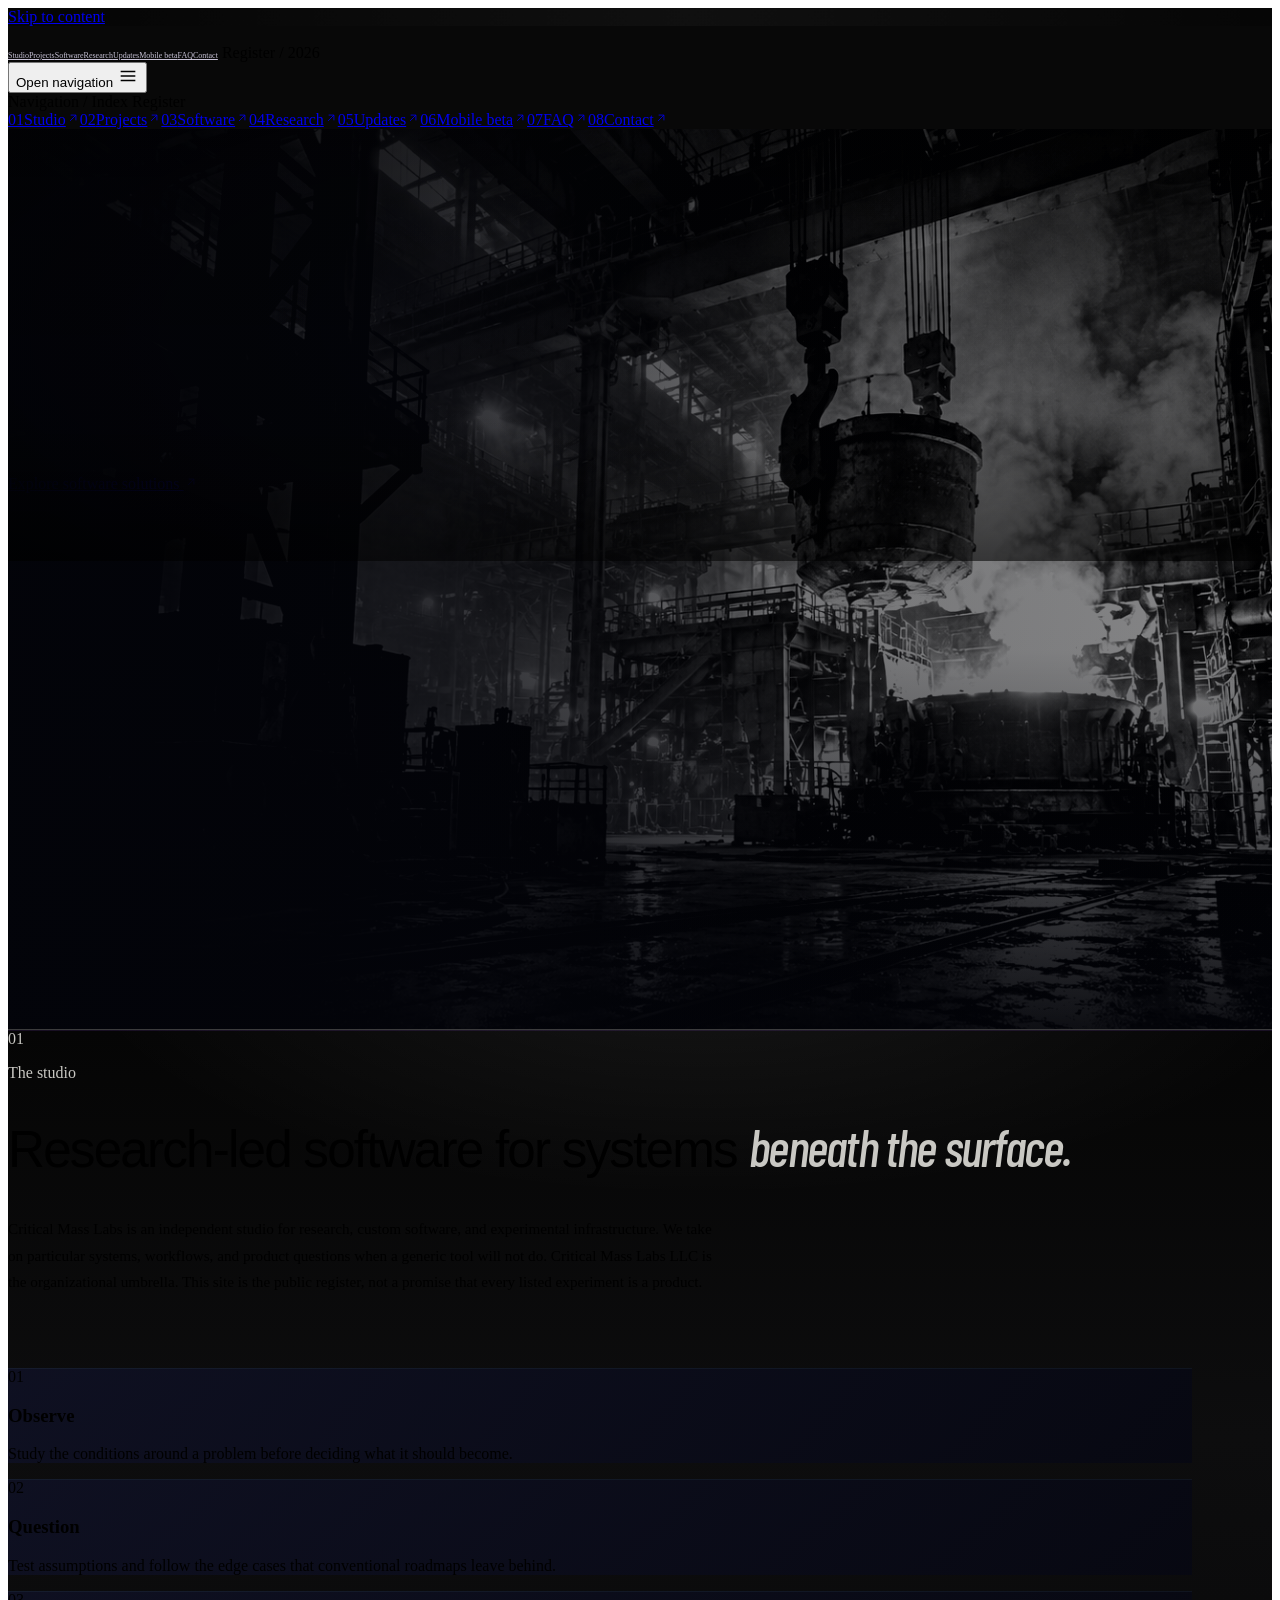
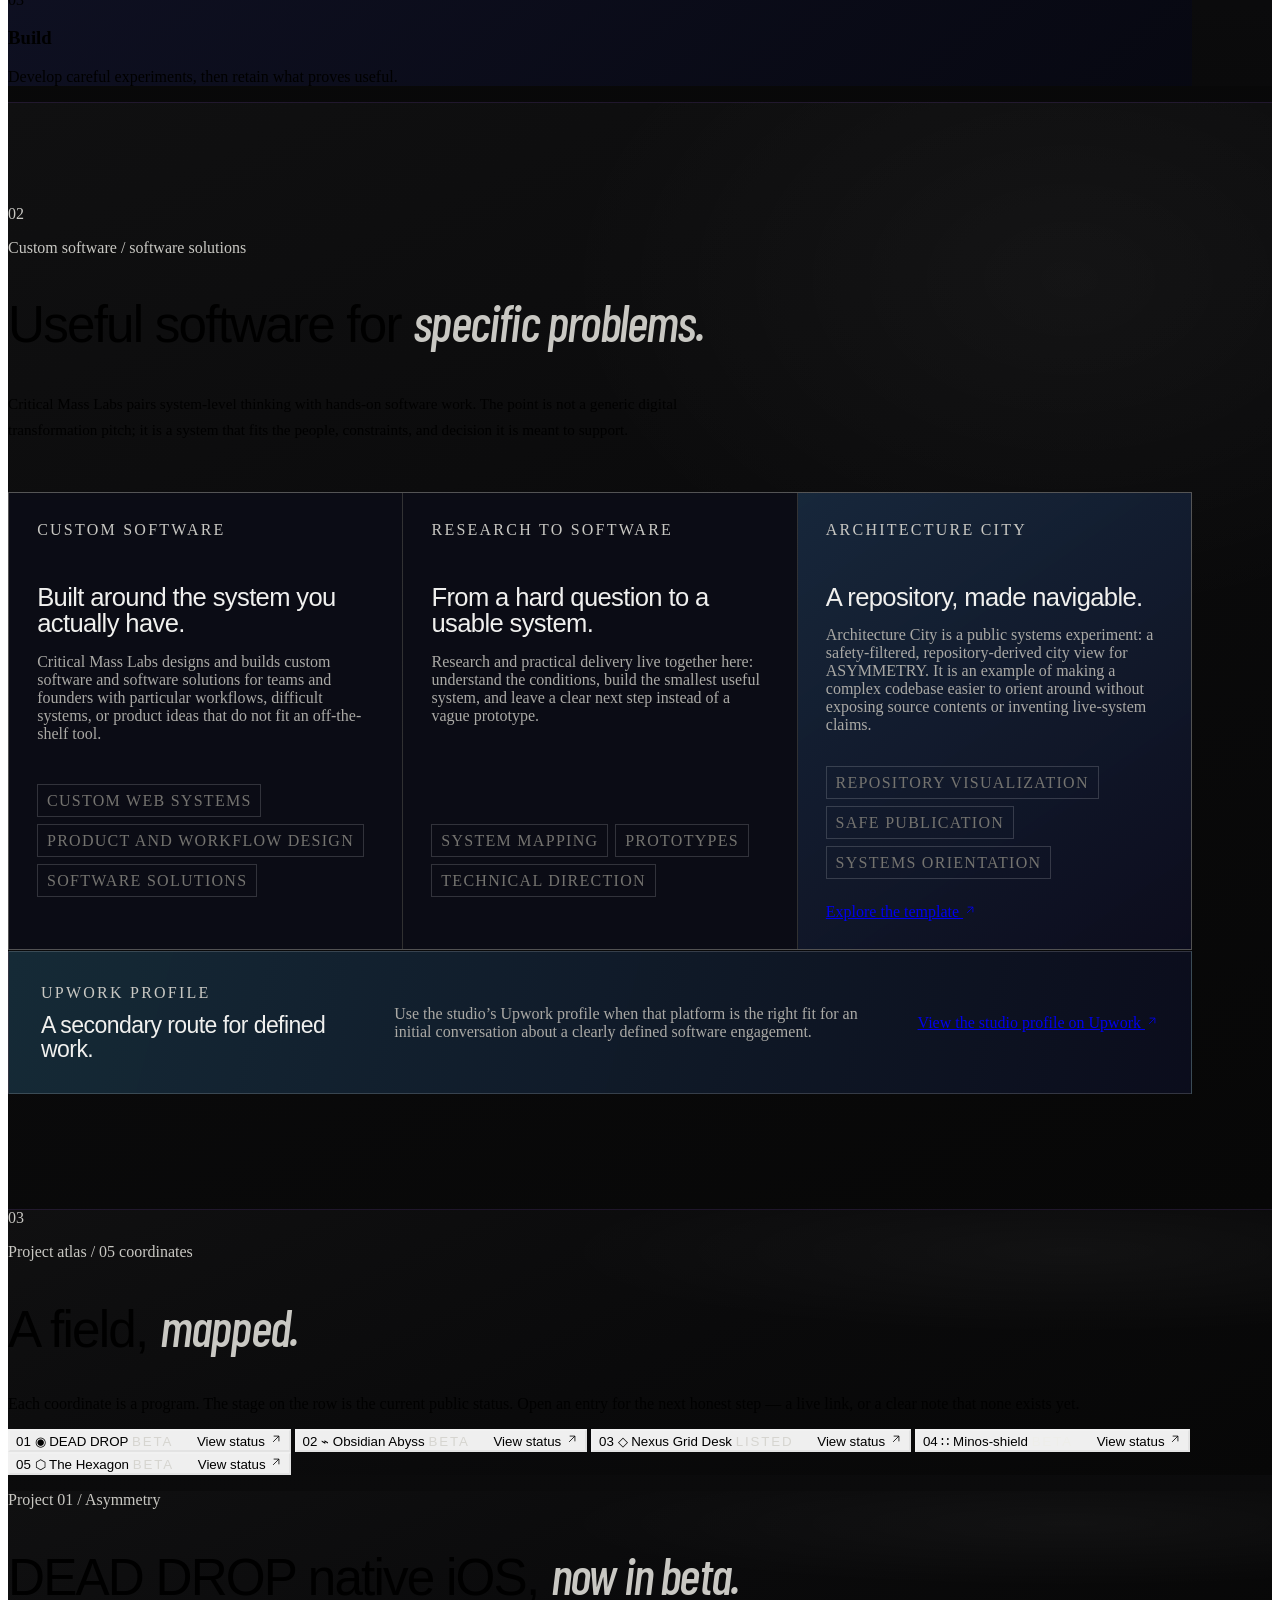
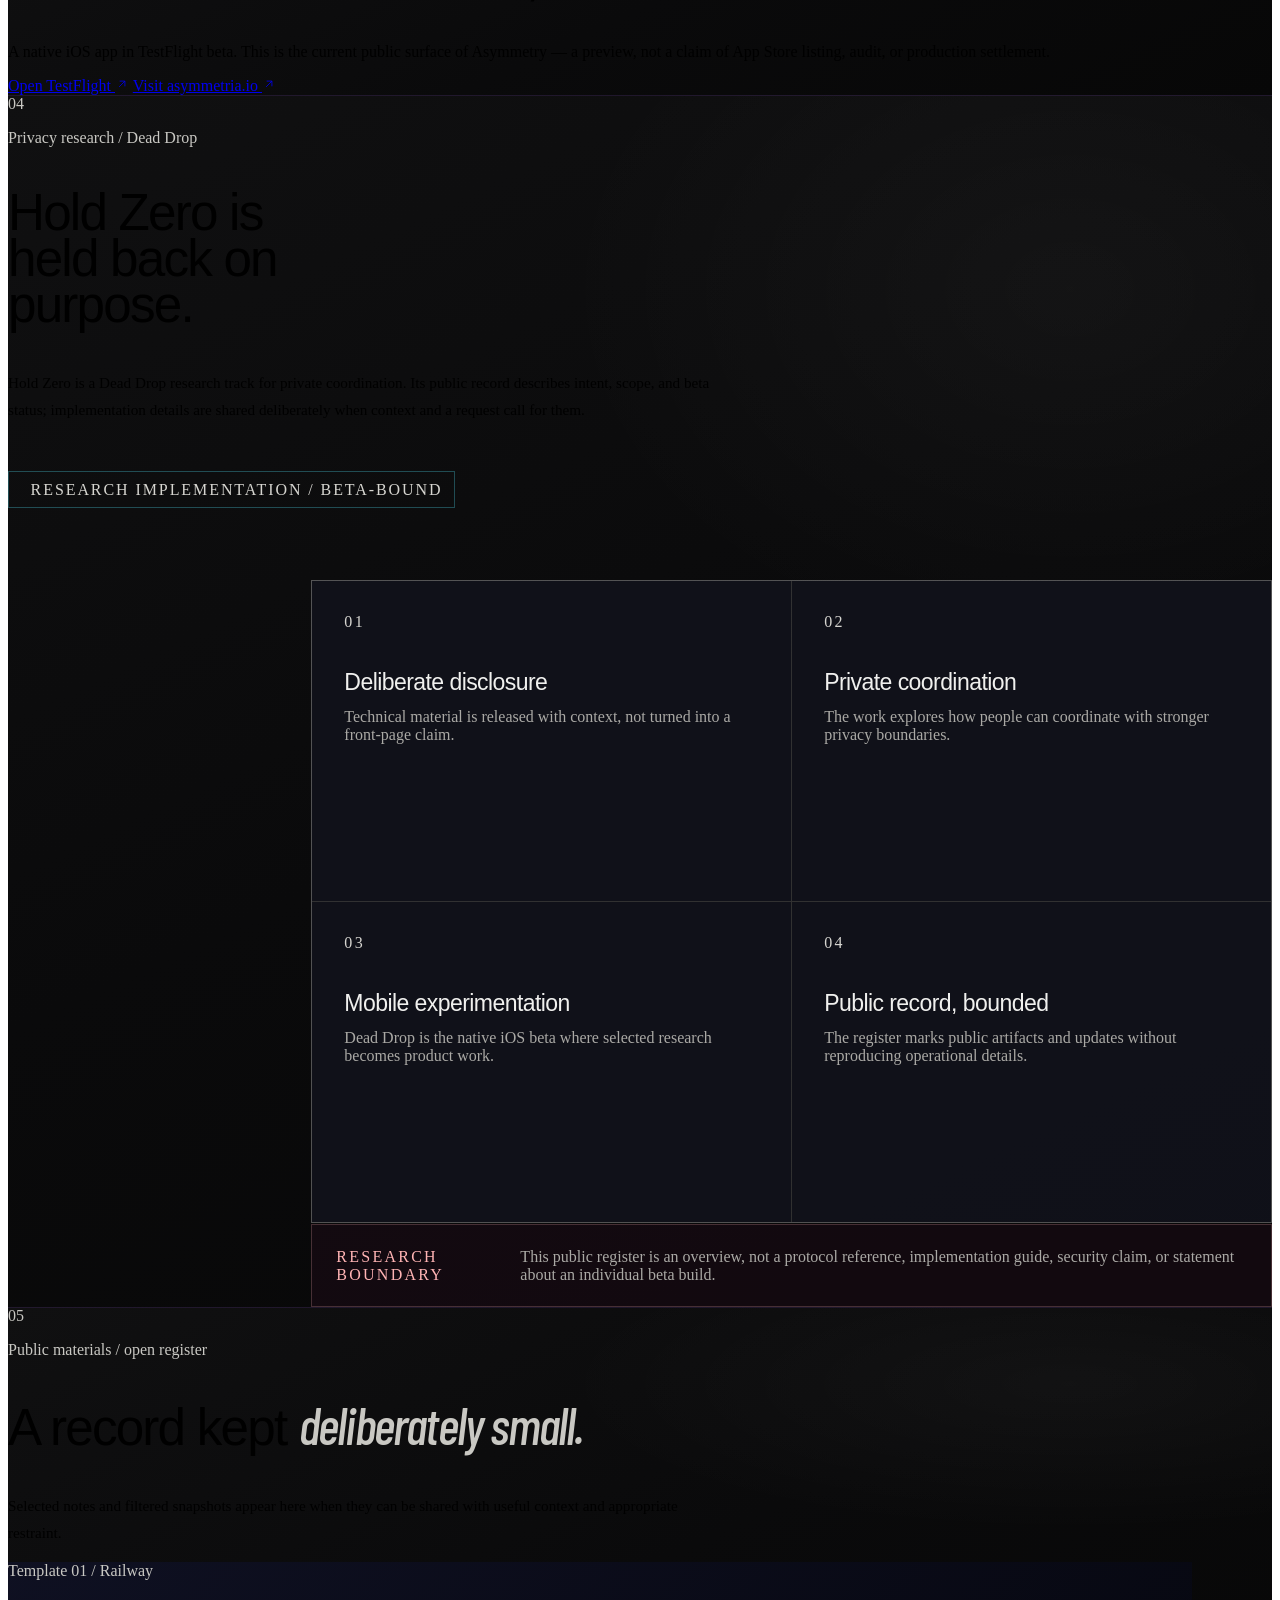
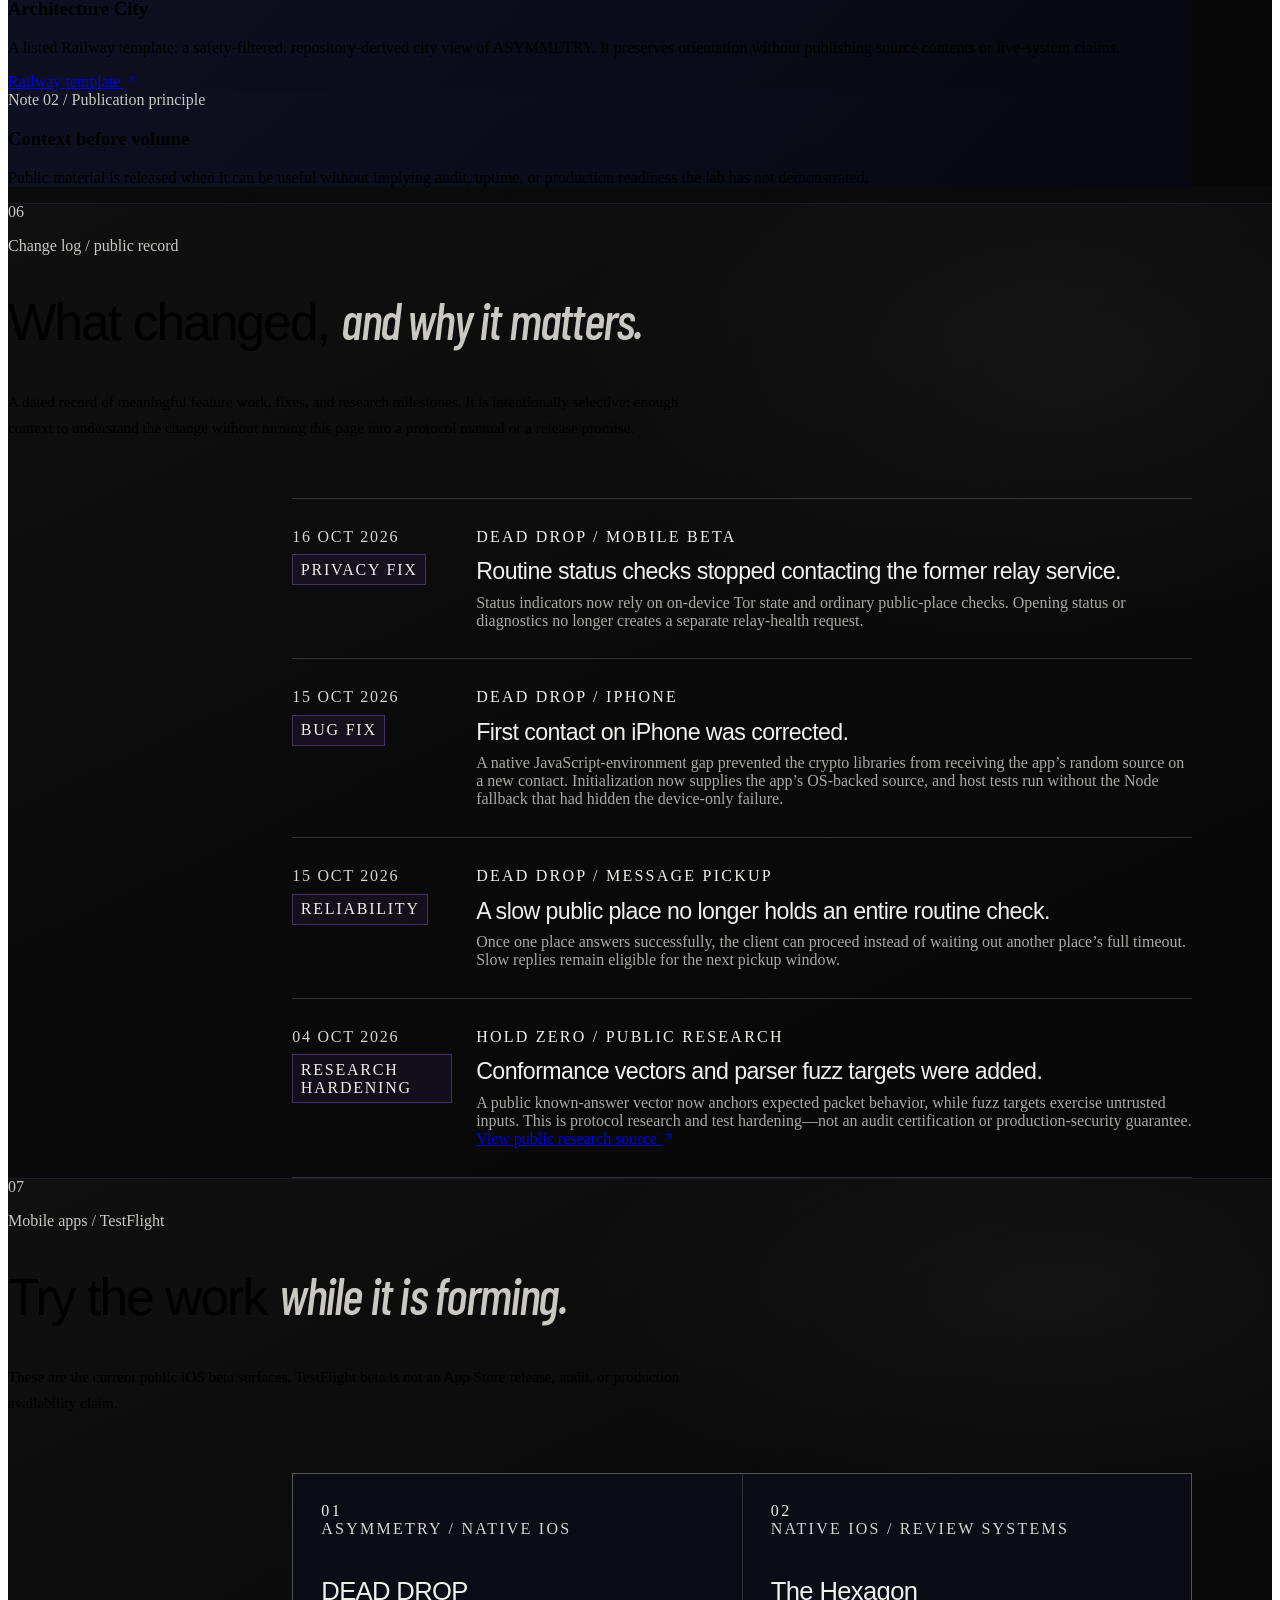
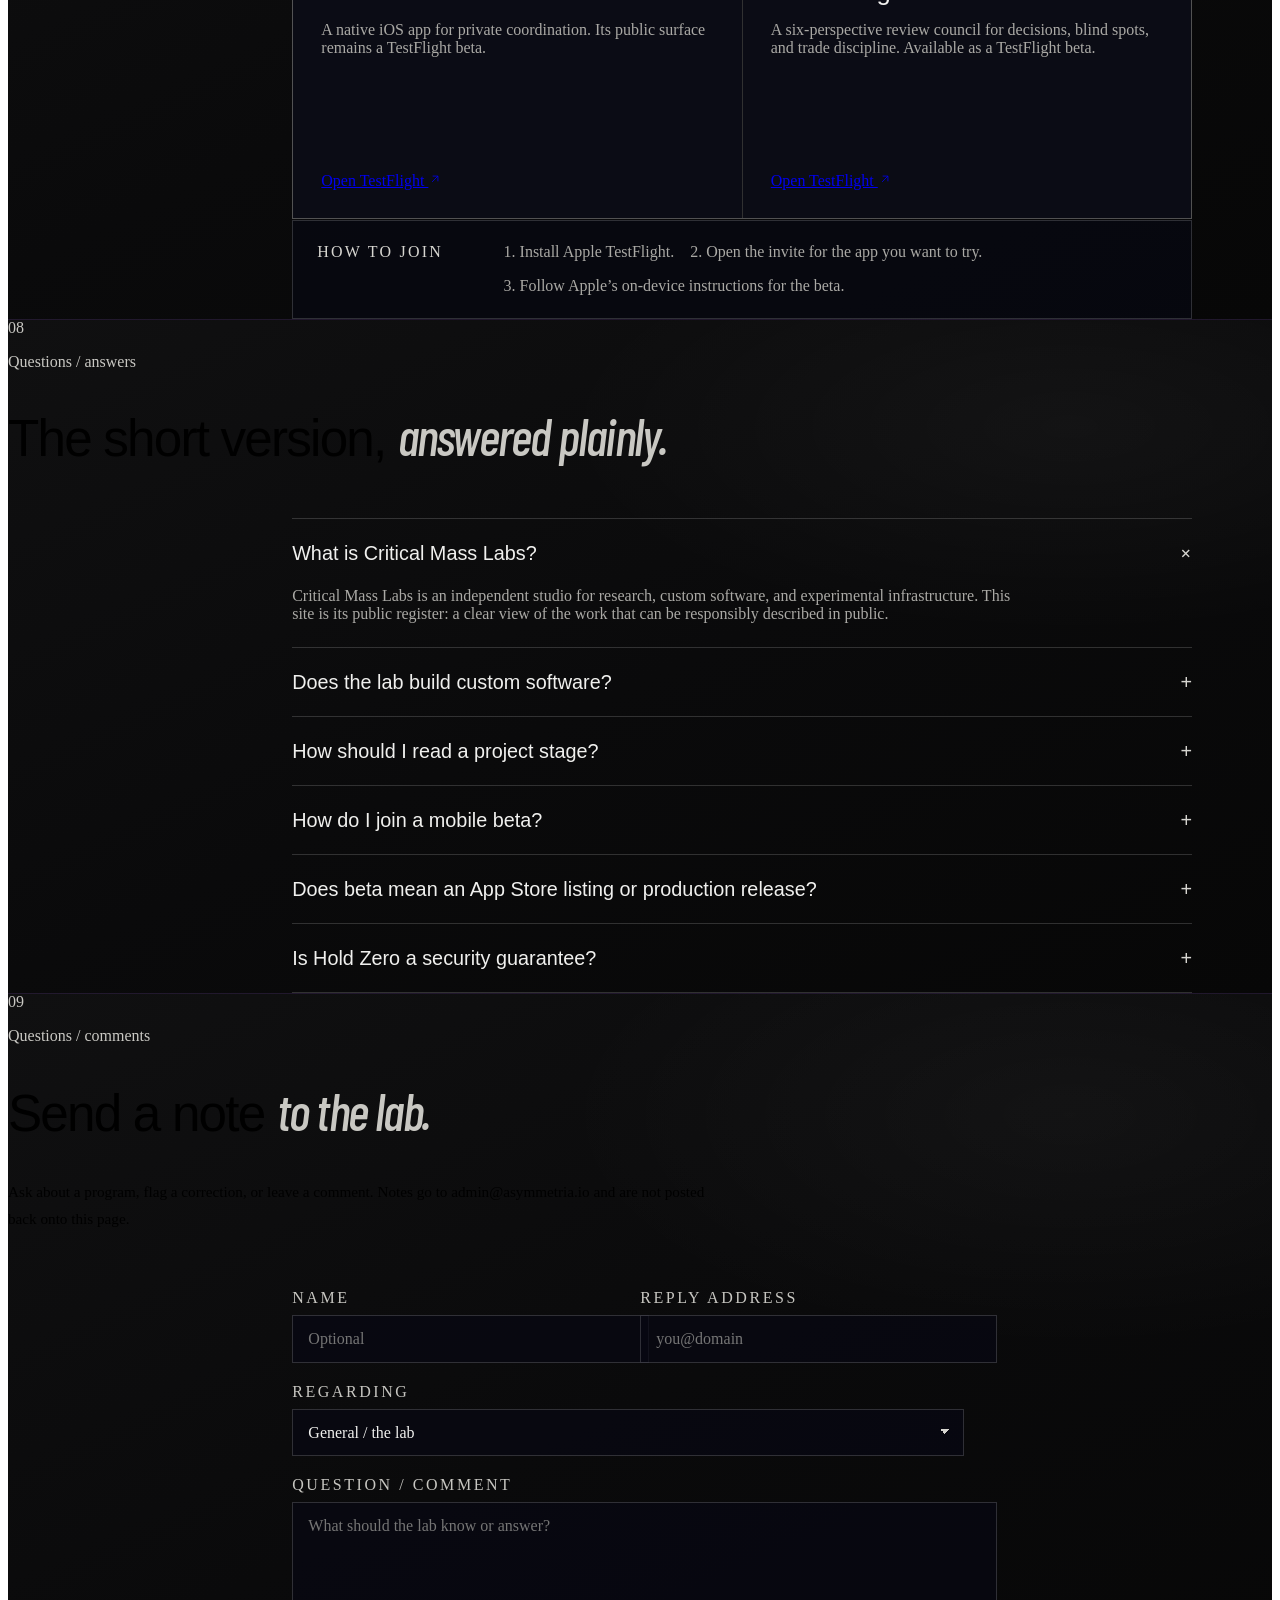
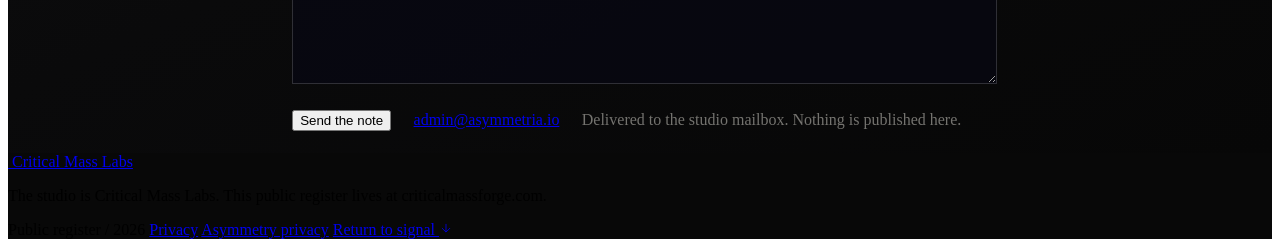
==== commit 8922281a: "Unify public register under forge system" ====
--- a/index.html
+++ b/index.html
@@ -19,7 +19,7 @@
     <link rel="stylesheet" href="/assets/index-39tcjcTT.css">
     <link rel="stylesheet" href="/assets/project-backgrounds.css?v=21">
     <link rel="stylesheet" href="/assets/mobile-polish.css?v=29">
-    <link rel="stylesheet" href="/assets/register.css?v=22">
+    <link rel="stylesheet" href="/assets/register.css?v=23">
     <script type="application/ld+json">
       {
         "@context": "https://schema.org",
--- a/assets/register.css
+++ b/assets/register.css
@@ -1981,3 +1981,95 @@
   .hero-city .text-link,
   .hero-city .scroll-cue { display: none; }
 }
+
+/* Forge register foundation: the hero and the public record share one
+   monochrome system. Color is not used to create a fake sense of hierarchy. */
+:root {
+  --ink: #070707;
+  --ink-soft: #0d0d0e;
+  --panel: #141415;
+  --panel-lift: #1b1b1c;
+  --line: rgba(255, 255, 255, 0.16);
+  --line-strong: rgba(255, 255, 255, 0.38);
+  --text: #f0f0ee;
+  --muted: #aaa9a5;
+  --quiet: #74736f;
+  --violet: #c7c6c1;
+  --violet-bright: #eeeeea;
+  --cyan: #d6d5d0;
+  --display: "Barlow Condensed", "Arial Narrow", sans-serif;
+  --serif: var(--display);
+}
+
+.site-shell {
+  background:
+    radial-gradient(ellipse 72% 28% at 54% 0%, rgba(255, 255, 255, 0.045), transparent 70%),
+    linear-gradient(180deg, #050505 0%, #0c0c0d 44%, #070707 100%);
+}
+
+.site-header,
+.mobile-nav,
+.site-footer { background: #080808; }
+
+.site-header .brand-mark,
+.site-footer .brand-mark { filter: grayscale(1) brightness(1.7); }
+
+.content-section,
+.atlas-section,
+.portfolio-section,
+.featured-project {
+  --section-haze: rgba(255, 255, 255, 0.1);
+  background:
+    radial-gradient(ellipse 55% 42% at 84% 16%, rgba(255, 255, 255, 0.035), transparent 74%),
+    linear-gradient(155deg, #101011 0%, #0a0a0b 52%, #070707 100%);
+}
+
+.content-section::after,
+.atlas-section::after,
+.portfolio-section::after,
+.featured-project::after {
+  animation: none;
+  background: radial-gradient(circle, rgba(255, 255, 255, 0.12), transparent 68%);
+  filter: blur(6rem);
+  opacity: 0.16;
+}
+
+.about-section {
+  border-top: 1px solid rgba(255, 255, 255, 0.2);
+  background:
+    radial-gradient(ellipse 70% 52% at 55% -12%, rgba(255, 255, 255, 0.07), transparent 72%),
+    linear-gradient(180deg, #050505 0%, #0d0d0e 62%, #0a0a0b 100%);
+}
+
+.about-section::before,
+.about-section::after {
+  background: none;
+  opacity: 0;
+}
+
+.section-heading h2,
+.featured-copy h2 {
+  font-family: "Barlow Condensed", "Arial Narrow", sans-serif;
+  font-weight: 500;
+  letter-spacing: -0.035em;
+  line-height: 0.9;
+}
+
+.section-heading h2 em,
+.featured-copy h2 em {
+  color: #c9c8c3;
+  font-style: italic;
+}
+
+.section-number,
+.eyebrow,
+.solution-kicker,
+.materials-list > article > span { color: #c9c8c3; }
+
+.method-card,
+.atlas-row,
+.materials-list > article,
+.updates-list > li,
+.mobile-app-card,
+.faq-item,
+.signal-form { border-color: var(--line); }
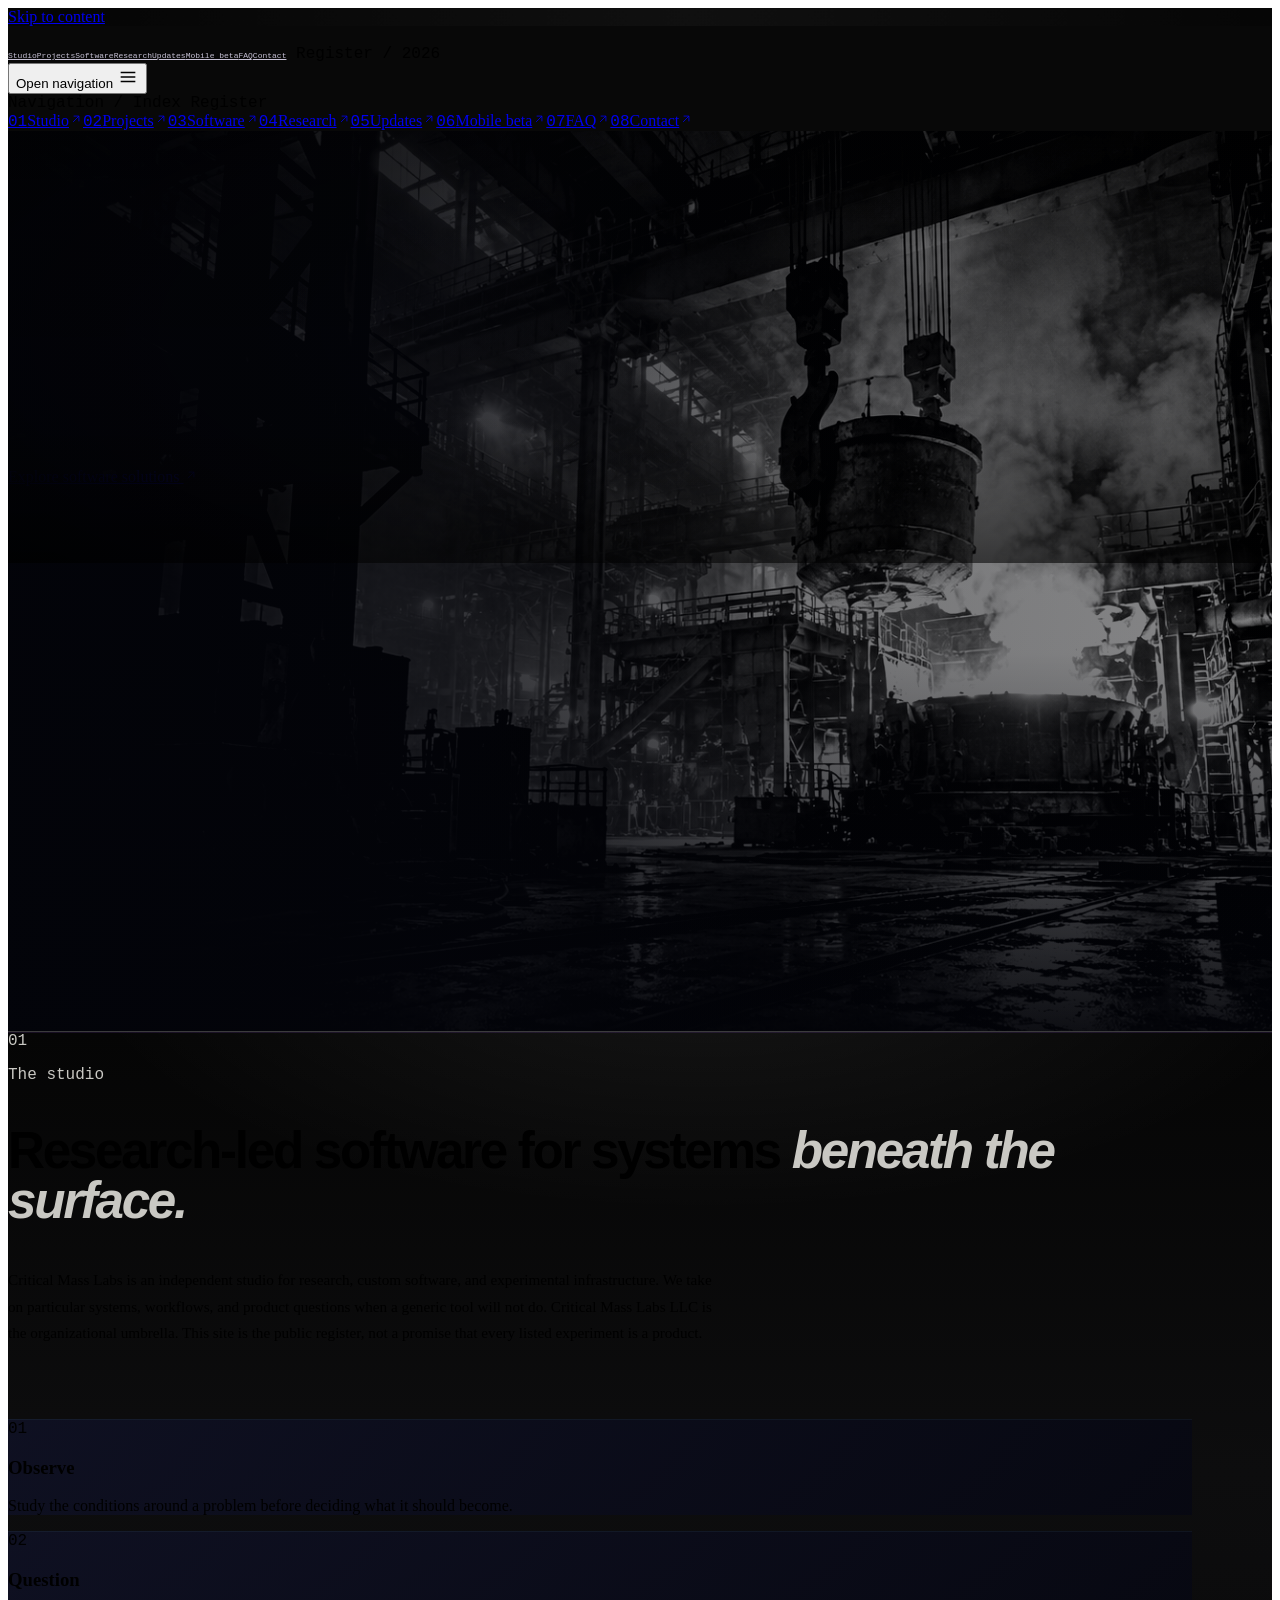
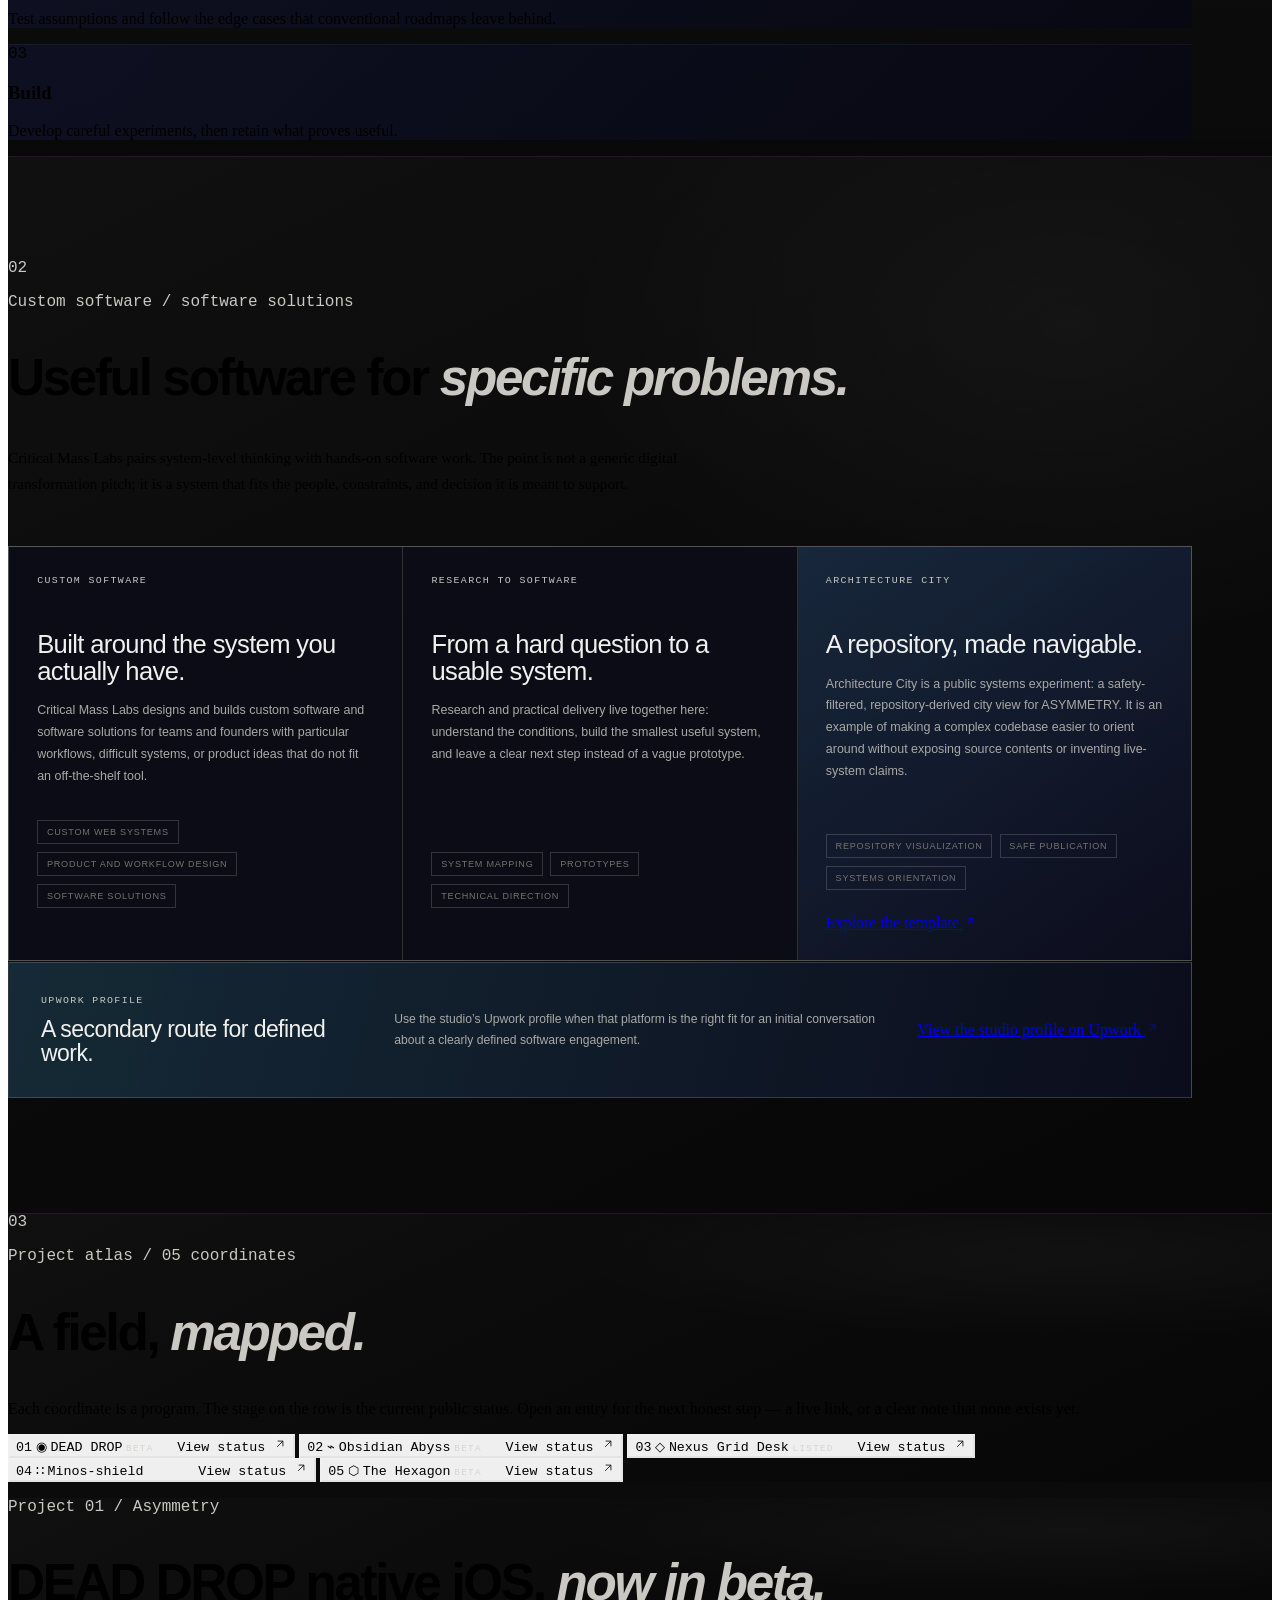
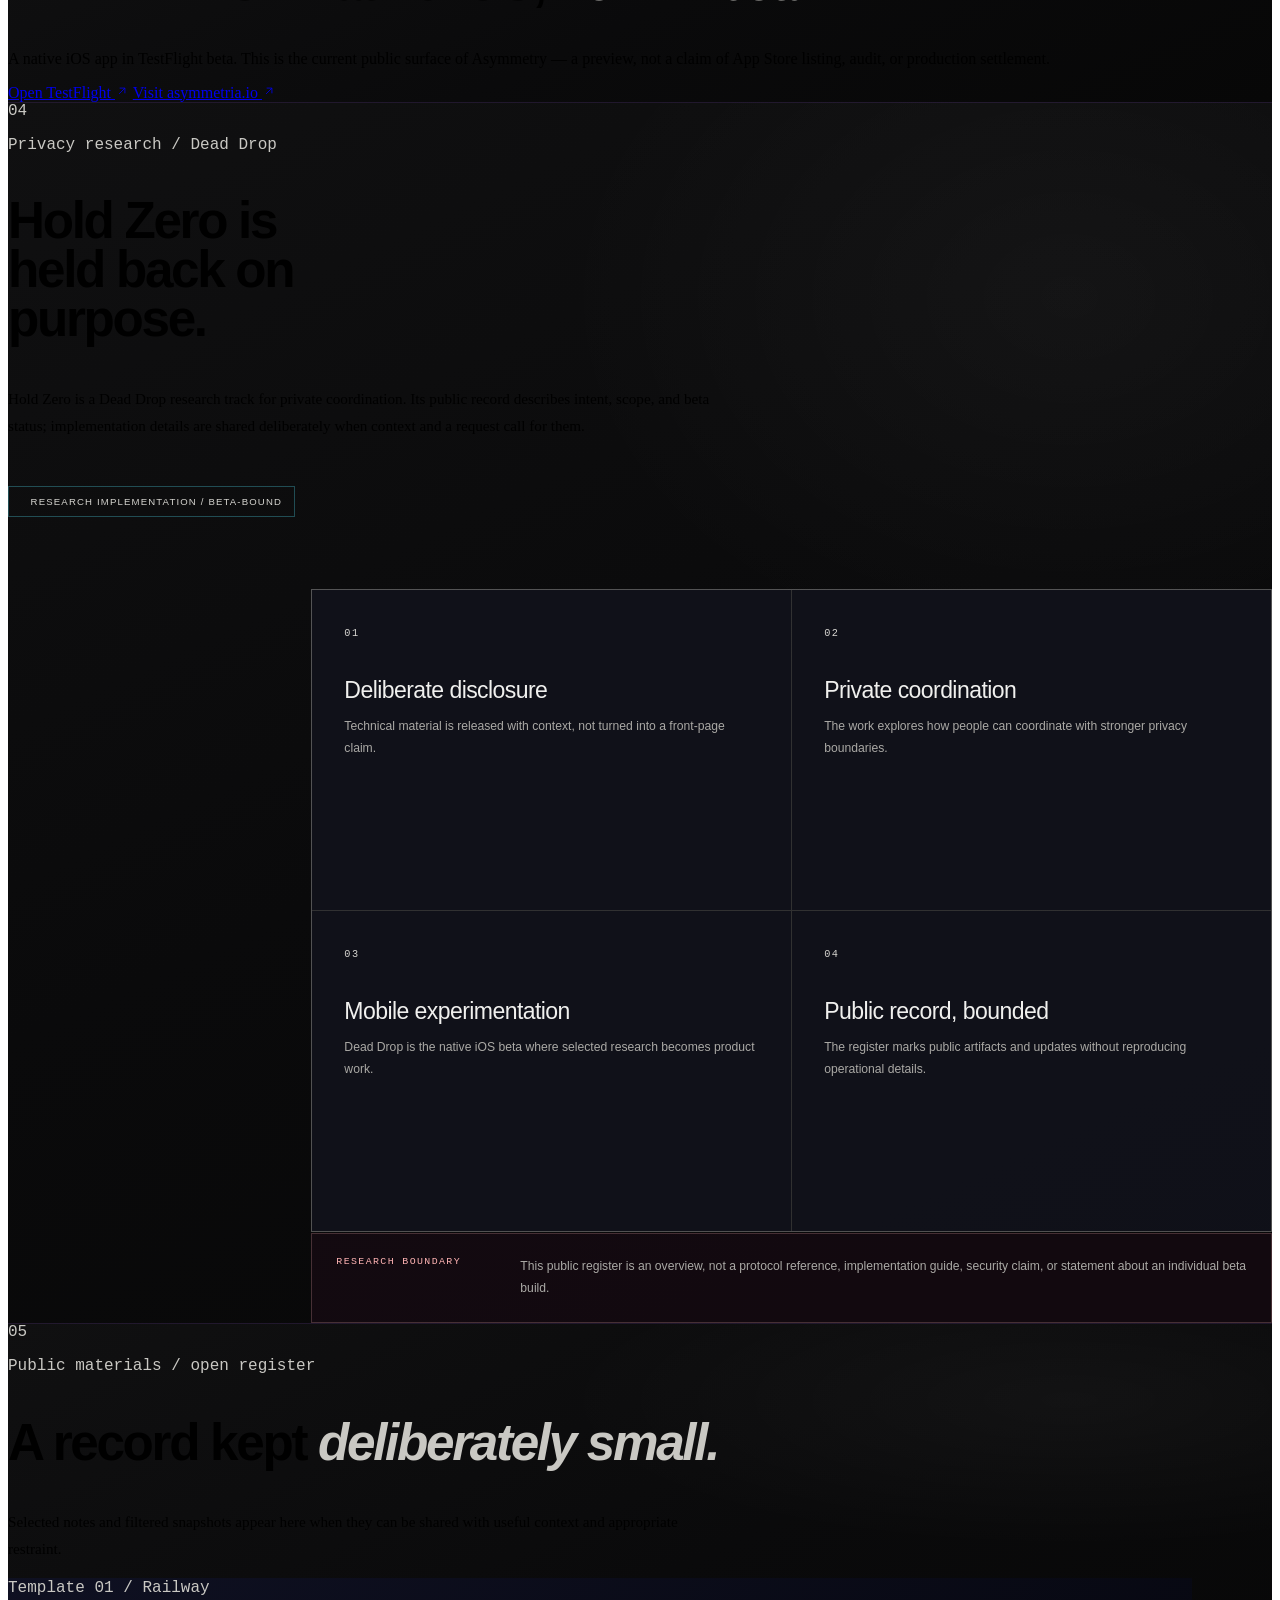
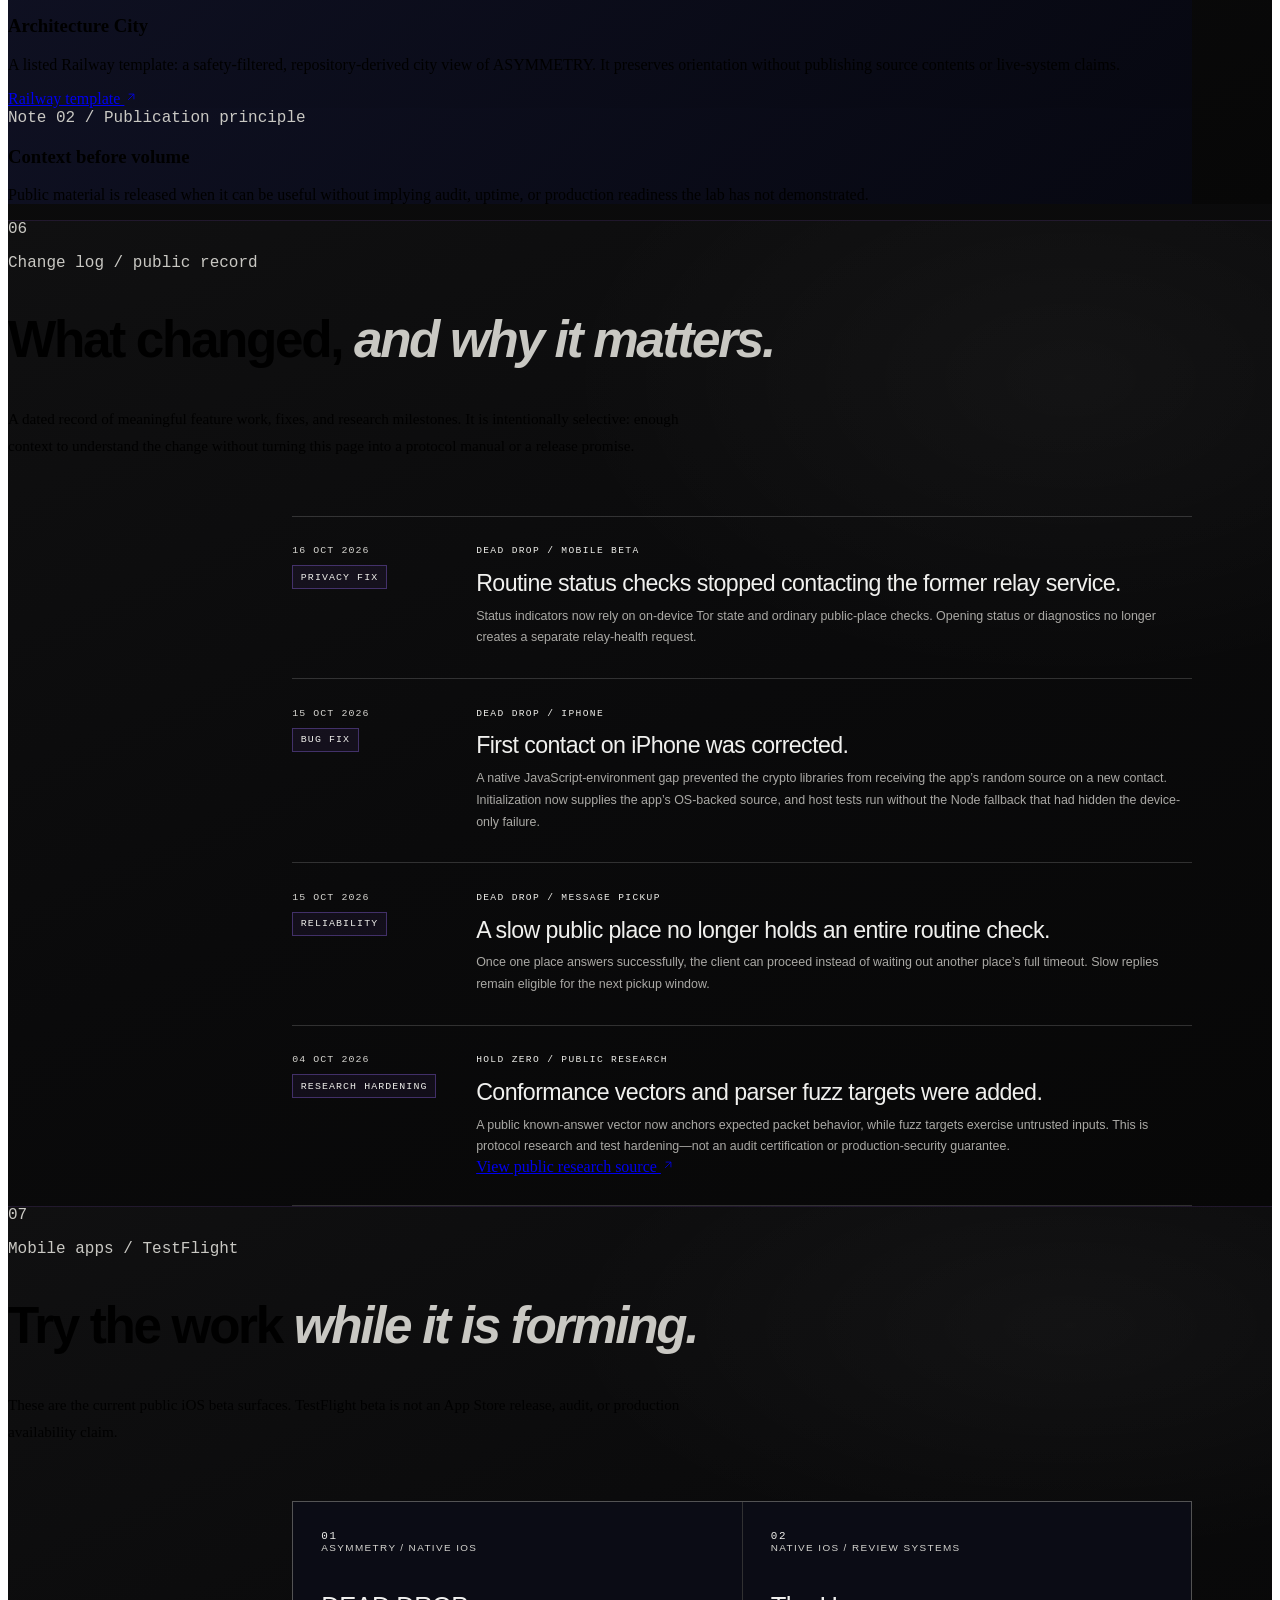
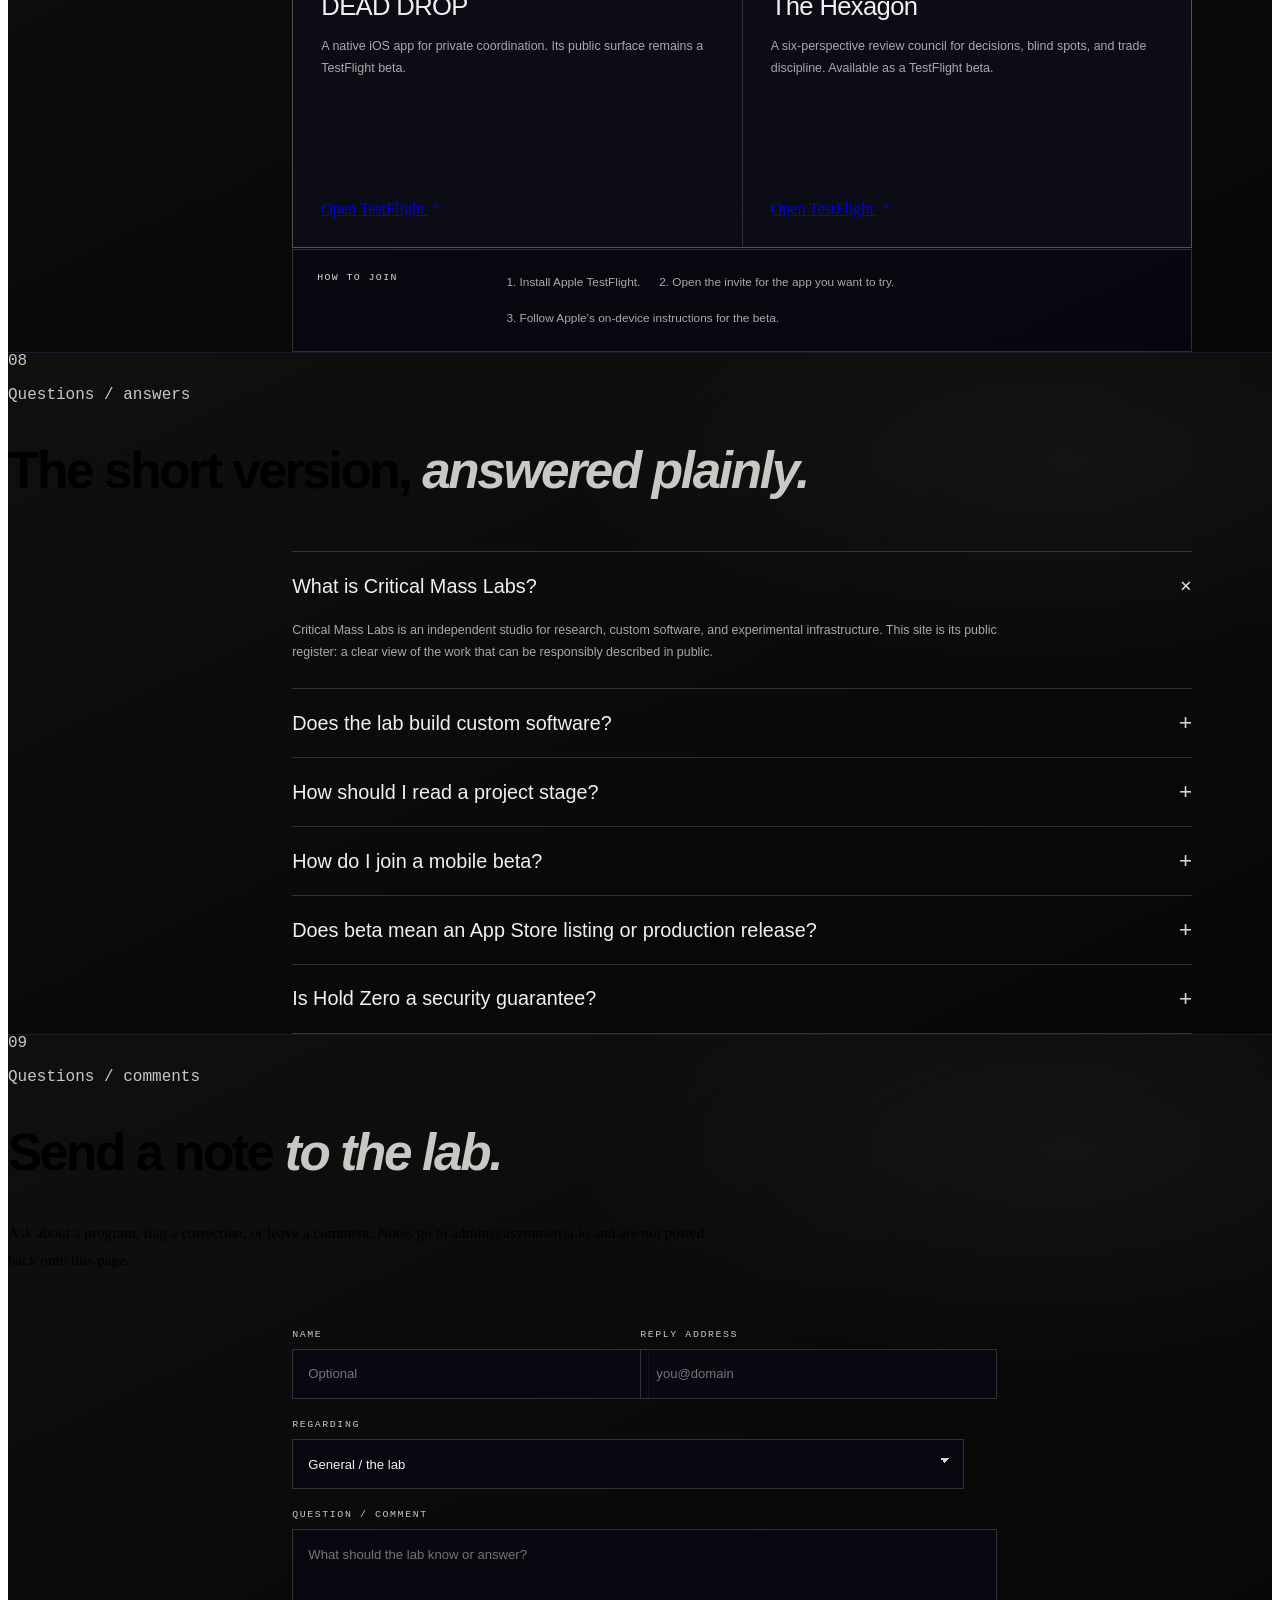
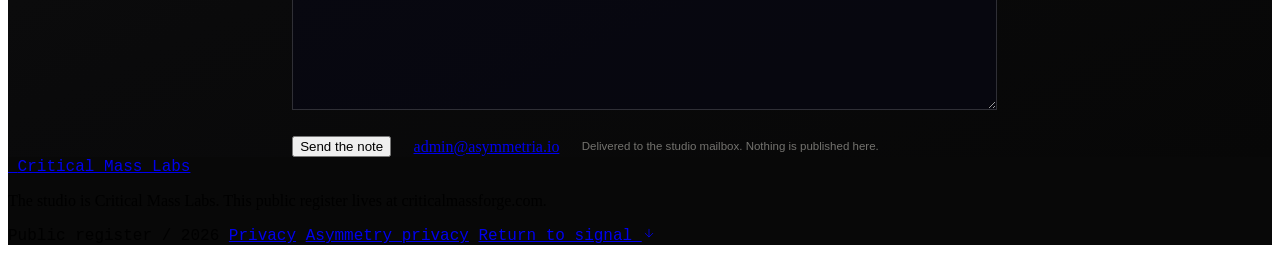
==== commit 5ee8fa55: "Adopt San Francisco type system" ====
--- a/index.html
+++ b/index.html
@@ -19,7 +19,7 @@
     <link rel="stylesheet" href="/assets/index-39tcjcTT.css">
     <link rel="stylesheet" href="/assets/project-backgrounds.css?v=21">
     <link rel="stylesheet" href="/assets/mobile-polish.css?v=29">
-    <link rel="stylesheet" href="/assets/register.css?v=23">
+    <link rel="stylesheet" href="/assets/register.css?v=24">
     <script type="application/ld+json">
       {
         "@context": "https://schema.org",
--- a/assets/register.css
+++ b/assets/register.css
@@ -1,5 +1,3 @@
-@import url("https://fonts.googleapis.com/css2?family=Barlow+Condensed:ital,wght@0,500;0,600;1,500&family=IBM+Plex+Serif:ital,wght@0,400;0,500;1,400&display=swap");
-
 /* Public register: atlas-only index, studio merge, correspondence, privacy. */
 
 /* A physical aperture anchors the scene; the live field is drawn above it. */
@@ -1778,12 +1776,12 @@
   max-width: none;
   margin: 0;
   color: #f2eefc;
-  font-family: "Barlow Condensed", "Arial Narrow", sans-serif;
-  font-size: clamp(4.25rem, 7.1vw, 8rem);
+  font-family: var(--display);
+  font-size: clamp(3.75rem, 6.2vw, 6.6rem);
   font-style: normal;
   font-weight: 600;
-  letter-spacing: -0.045em;
-  line-height: 0.84;
+  letter-spacing: -0.055em;
+  line-height: 0.9;
   text-shadow: 0 0.7rem 2rem rgba(0, 0, 0, 0.72);
   text-transform: none;
 }
@@ -1997,7 +1995,12 @@
   --violet: #c7c6c1;
   --violet-bright: #eeeeea;
   --cyan: #d6d5d0;
-  --display: "Barlow Condensed", "Arial Narrow", sans-serif;
+  --sf-display: -apple-system, BlinkMacSystemFont, "SF Pro Display", "Helvetica Neue", Arial, sans-serif;
+  --sf-text: -apple-system, BlinkMacSystemFont, "SF Pro Text", "Helvetica Neue", Arial, sans-serif;
+  --sf-mono: "SFMono-Regular", "SF Mono", ui-monospace, Menlo, Monaco, Consolas, monospace;
+  --sans: var(--sf-text);
+  --mono: var(--sf-text);
+  --display: var(--sf-display);
   --serif: var(--display);
 }
 
@@ -2049,10 +2052,10 @@
 
 .section-heading h2,
 .featured-copy h2 {
-  font-family: "Barlow Condensed", "Arial Narrow", sans-serif;
-  font-weight: 500;
-  letter-spacing: -0.035em;
-  line-height: 0.9;
+  font-family: var(--display);
+  font-weight: 600;
+  letter-spacing: -0.045em;
+  line-height: 0.96;
 }
 
 .section-heading h2 em,
@@ -2073,3 +2076,50 @@
 .mobile-app-card,
 .faq-item,
 .signal-form { border-color: var(--line); }
+
+/* The accepted site face is Apple's San Francisco family when available.
+   It is native on the owner's iPhone; non-Apple visitors receive a close
+   system-sans fallback. Keep only small navigational/register metadata mono. */
+.brand,
+.desktop-nav,
+.mobile-nav-head,
+.mobile-nav a > span,
+.hero-brand,
+.hero-kicker,
+.eyebrow,
+.section-number,
+.scroll-cue,
+.hero-coordinate,
+.method-number,
+.portfolio-number,
+.portfolio-indexed,
+.atlas-number,
+.atlas-name,
+.atlas-stage,
+.atlas-action,
+.dialog-topline,
+.dialog-details dt,
+.dialog-note,
+.footer-meta,
+.materials-list > article > span,
+.solution-kicker,
+.update-item time,
+.update-item span,
+.update-item .update-project,
+.mobile-app-number,
+.testflight-steps > p,
+.signal-field label,
+.signal-status,
+.protocol-principle > span,
+.protocol-boundary p:first-child,
+.active-rail-card > span {
+  font-family: var(--sf-mono);
+}
+
+@media (max-width: 640px) {
+  .hero-city h1 { line-height: 0.9; }
+}
+
+@media (max-height: 600px) and (min-aspect-ratio: 1 / 1) {
+  .hero-city h1 { line-height: 0.9; }
+}
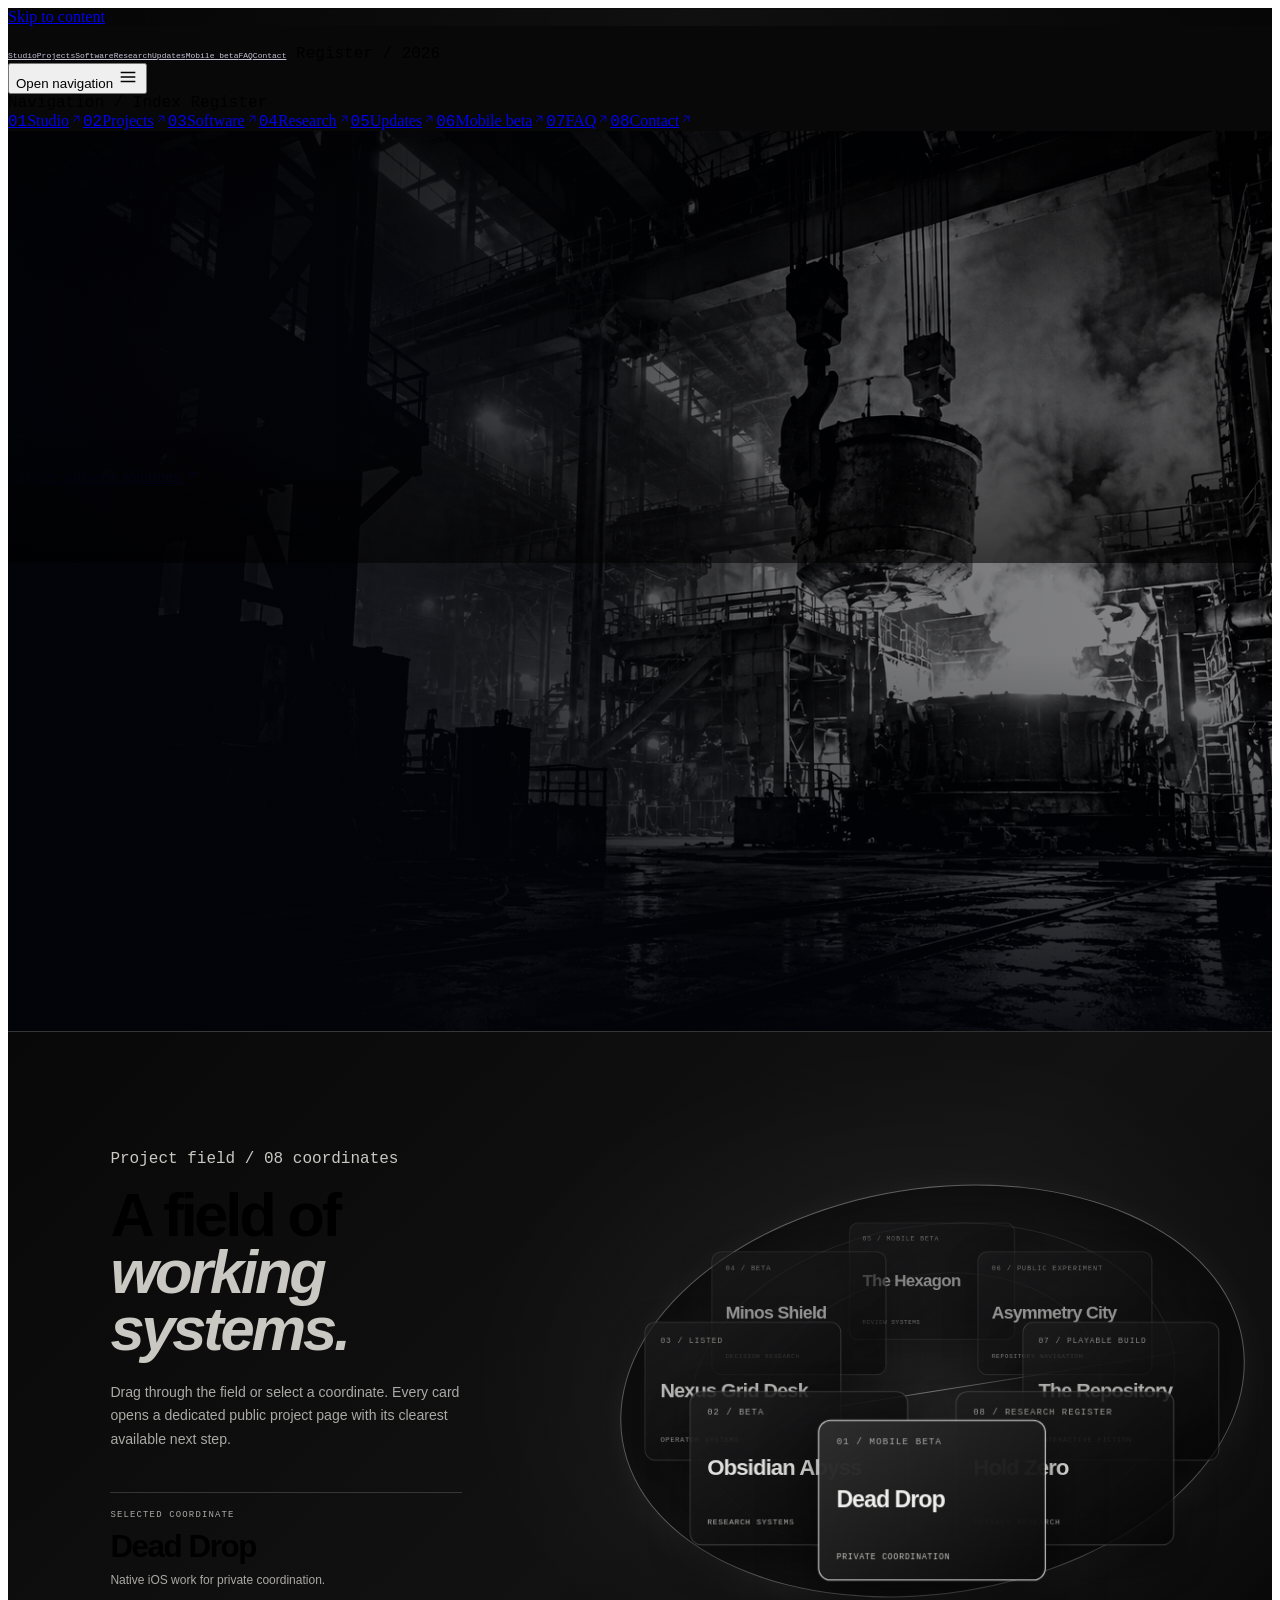
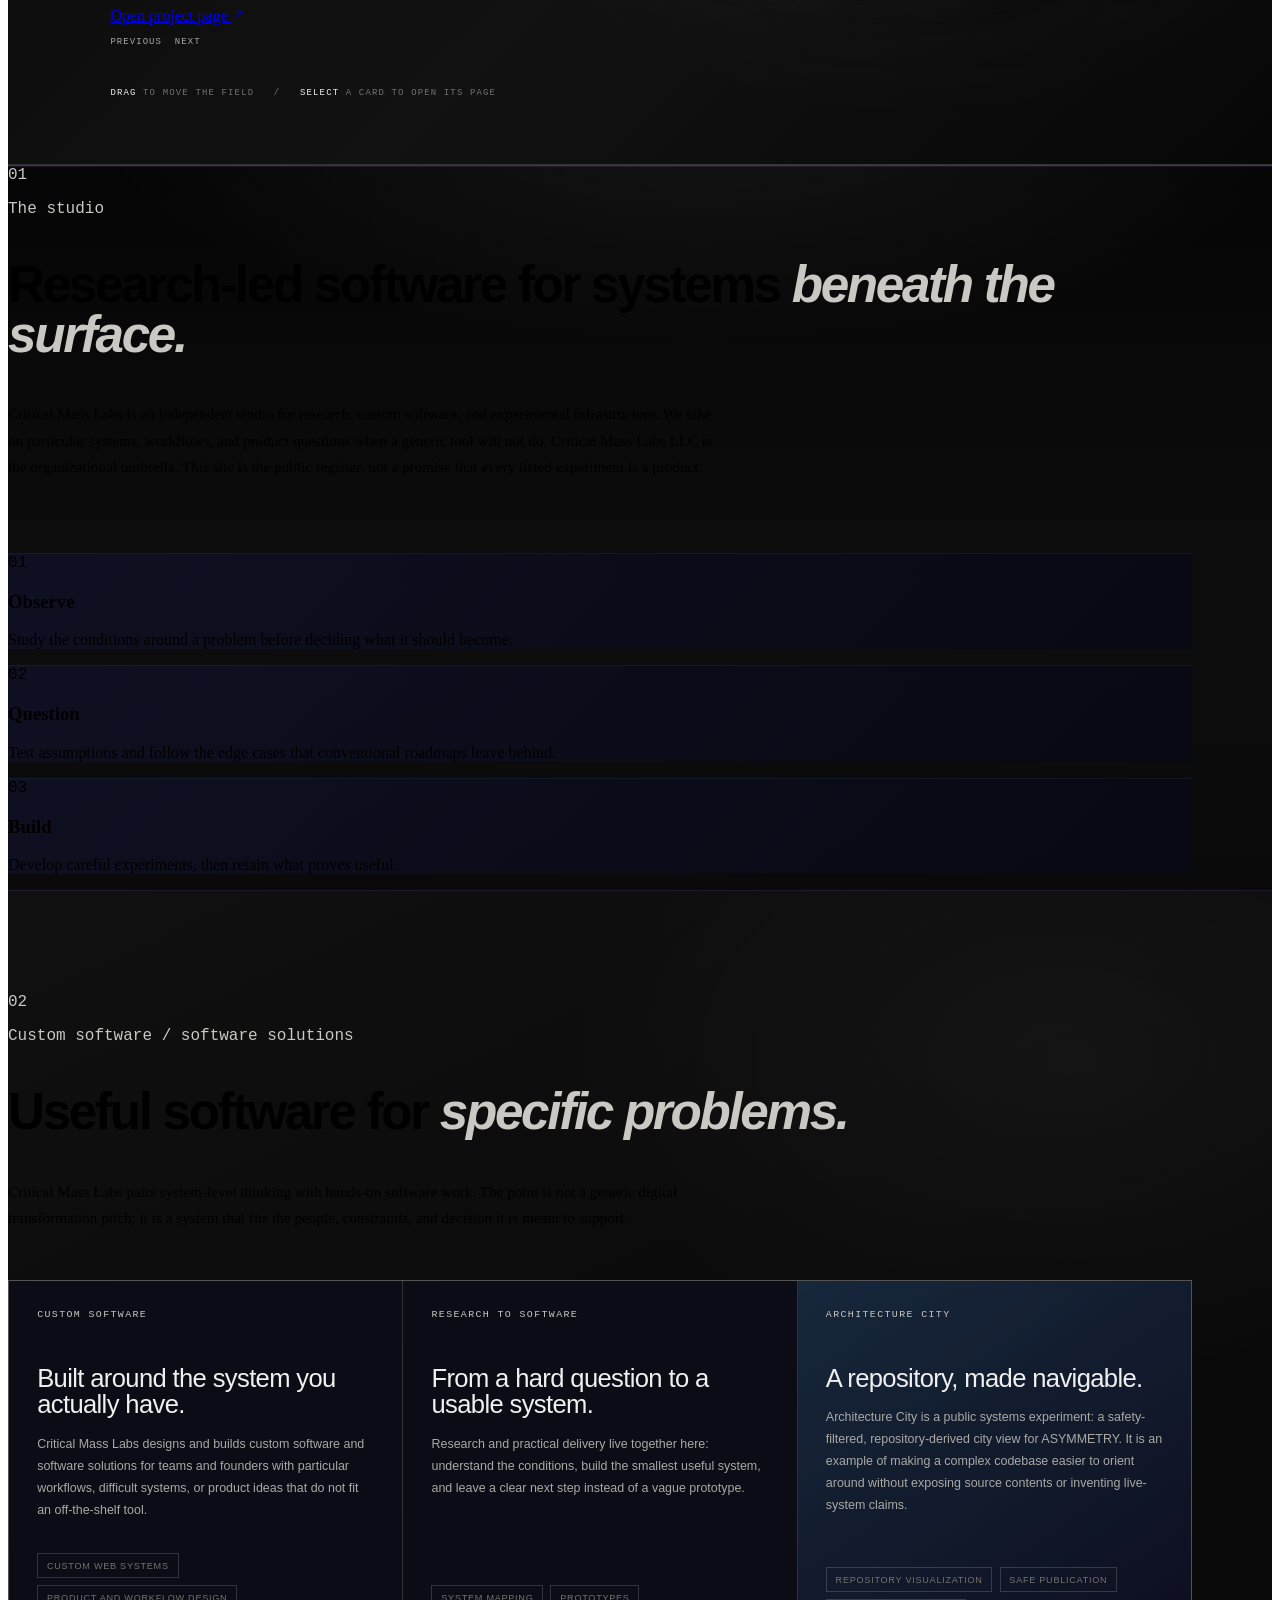
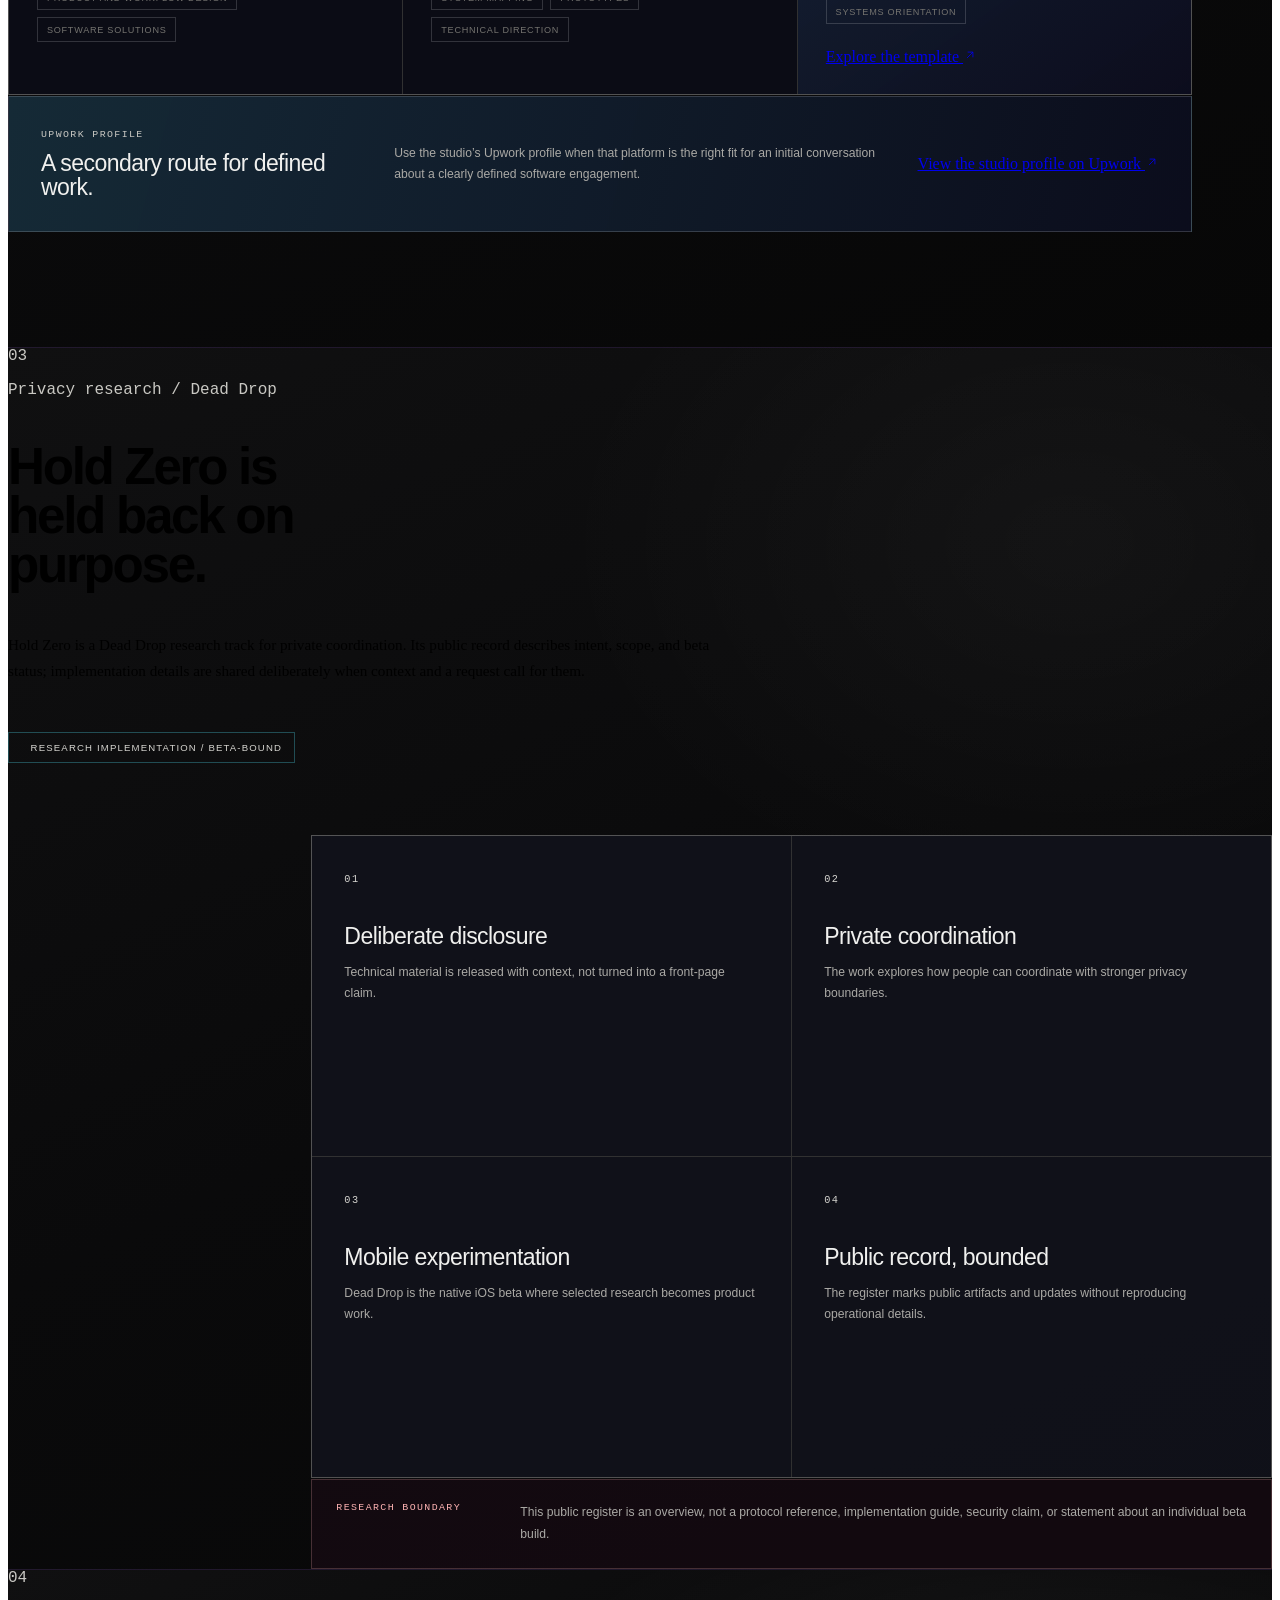
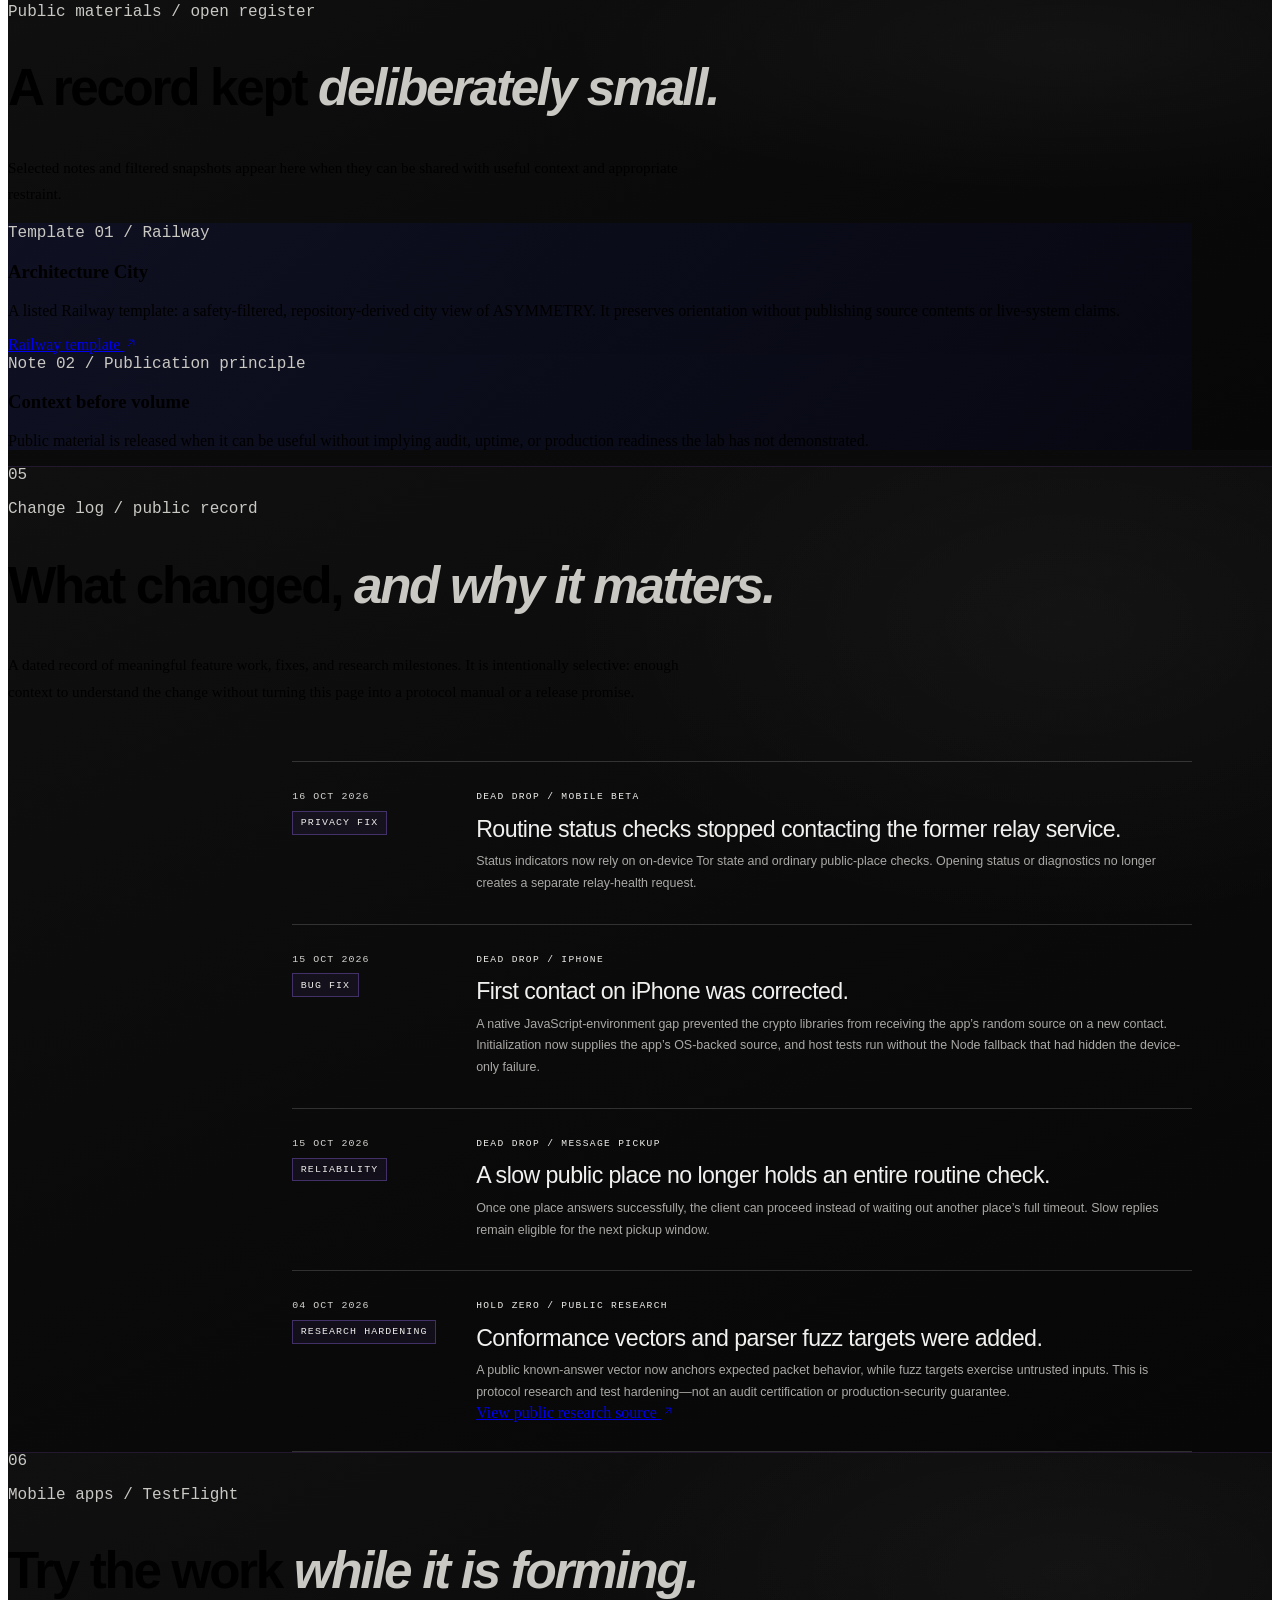
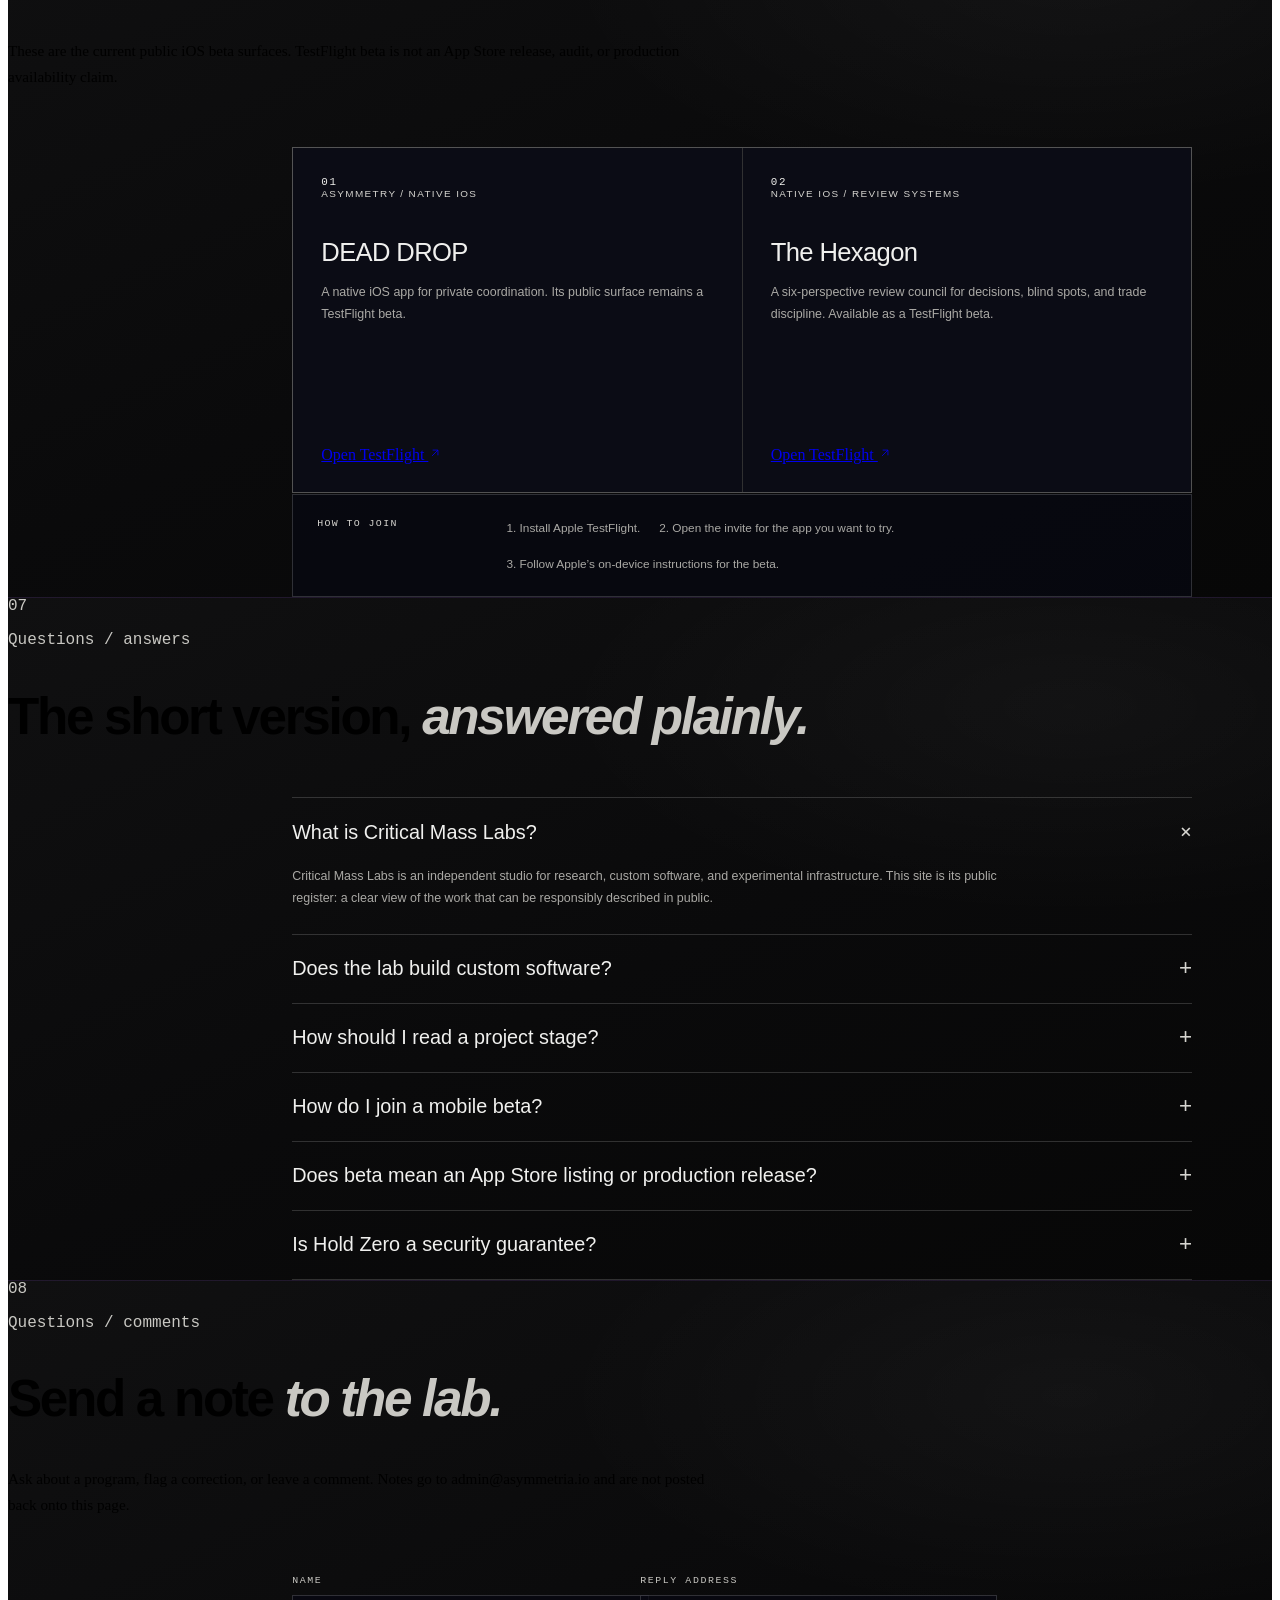
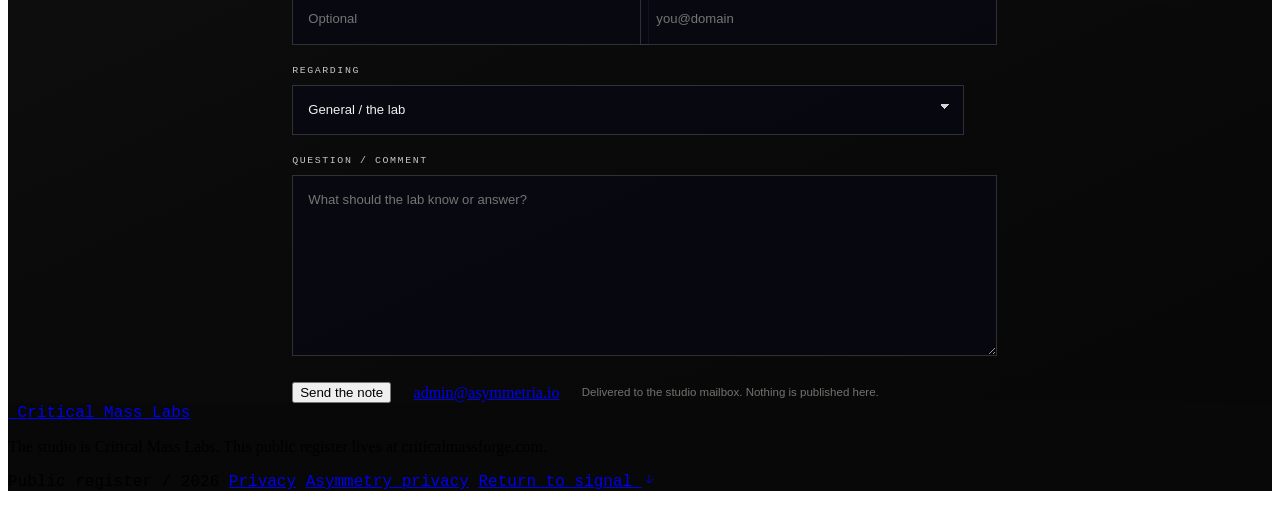
==== commit eaeb501e: "Build live project field and project routes" ====
--- a/index.html
+++ b/index.html
@@ -19,7 +19,7 @@
     <link rel="stylesheet" href="/assets/index-39tcjcTT.css">
     <link rel="stylesheet" href="/assets/project-backgrounds.css?v=21">
     <link rel="stylesheet" href="/assets/mobile-polish.css?v=29">
-    <link rel="stylesheet" href="/assets/register.css?v=24">
+    <link rel="stylesheet" href="/assets/register.css?v=25">
     <script type="application/ld+json">
       {
         "@context": "https://schema.org",
@@ -33,7 +33,7 @@
   </head>
   <body>
     <div id="root"></div>
-    <script src="/assets/content.js?v=14"></script>
-    <script src="/assets/app.js?v=23"></script>
+    <script src="/assets/content.js?v=15"></script>
+    <script src="/assets/app.js?v=24"></script>
   </body>
 </html>
--- a/assets/register.css
+++ b/assets/register.css
@@ -2123,3 +2123,222 @@
 @media (max-height: 600px) and (min-aspect-ratio: 1 / 1) {
   .hero-city h1 { line-height: 0.9; }
 }
+
+/* Live project field: an interaction-led index, not a decorative card grid.
+   The only light is the stationary/repositioned field reflection. Cards never
+   blink, pulse, or simulate a status signal. */
+.project-field {
+  position: relative;
+  isolation: isolate;
+  display: grid;
+  grid-template-columns: minmax(16rem, 0.72fr) minmax(34rem, 1.28fr);
+  grid-template-areas:
+    "intro orbit"
+    "status orbit"
+    "hint hint";
+  gap: 2.5rem clamp(3rem, 6vw, 8rem);
+  overflow: hidden;
+  padding: clamp(5rem, 8vw, 9rem) clamp(1.25rem, 8vw, 10rem) clamp(3rem, 5vw, 5.5rem);
+  border-top: 1px solid var(--line);
+  border-bottom: 1px solid var(--line);
+  background:
+    radial-gradient(ellipse 54% 70% at 72% 48%, rgba(255, 255, 255, 0.06), transparent 66%),
+    linear-gradient(136deg, #080808 0%, #121213 55%, #070707 100%);
+  scroll-margin-top: 4.75rem;
+}
+
+.project-field::before {
+  position: absolute;
+  z-index: -1;
+  inset: 0;
+  content: "";
+  pointer-events: none;
+  background:
+    linear-gradient(90deg, transparent 0 14%, rgba(255, 255, 255, 0.045) 14.08%, transparent 14.16%),
+    linear-gradient(0deg, transparent 0 78%, rgba(255, 255, 255, 0.035) 78.08%, transparent 78.16%);
+  background-size: clamp(9rem, 15vw, 16rem) clamp(9rem, 15vw, 16rem);
+  opacity: 0.38;
+  mask-image: linear-gradient(90deg, #000, rgba(0, 0, 0, 0.24));
+}
+
+.project-field-intro { grid-area: intro; align-self: end; max-width: 29rem; }
+.project-field-intro .eyebrow { margin-bottom: 1.1rem; }
+.project-field-intro h2 { max-width: 9ch; margin: 0; font: 600 clamp(2.6rem, 4.8vw, 5.6rem)/0.93 var(--display); letter-spacing: -0.052em; }
+.project-field-intro h2 em { color: #c9c8c3; font-style: italic; }
+.project-field-intro > p:last-child { max-width: 26rem; margin: 1.45rem 0 0; color: var(--muted); font: 400 0.88rem/1.7 var(--sf-text); }
+
+.project-orbit-shell {
+  position: relative;
+  grid-area: orbit;
+  width: 100%;
+  min-width: 0;
+  min-height: 0;
+  aspect-ratio: 1.55 / 1;
+  align-self: center;
+  touch-action: pan-y;
+  user-select: none;
+  cursor: grab;
+}
+
+@media (min-width: 841px) {
+  /* Keep every initial coordinate inside the editorial frame; cards may travel
+     through the field, but the starting state must not look accidentally cut. */
+  .project-orbit-shell { margin-inline: clamp(4.75rem, 6vw, 7.5rem); }
+}
+
+.project-orbit-shell.is-dragging { cursor: grabbing; }
+.project-orbit-shell::before {
+  position: absolute;
+  z-index: 0;
+  inset: 5% 3%;
+  content: "";
+  border-radius: 50%;
+  pointer-events: none;
+  opacity: 0.86;
+  background: radial-gradient(ellipse 30% 24% at var(--field-light-x, 62%) var(--field-light-y, 58%), rgba(250, 248, 239, 0.2), rgba(231, 229, 217, 0.055) 37%, transparent 74%);
+  filter: blur(1.7rem);
+  transition: background-position 180ms ease-out;
+}
+
+.project-orbit-rim {
+  position: absolute;
+  z-index: 1;
+  inset: 0;
+  border: 1px solid rgba(255, 255, 255, 0.31);
+  border-radius: 50%;
+  box-shadow: 0 0.45rem 2.25rem rgba(255, 255, 255, 0.055), inset 0 0 7rem rgba(0, 0, 0, 0.76), inset 0 -1rem 2rem rgba(255, 255, 255, 0.045);
+  transform: rotate(-9deg);
+  pointer-events: none;
+}
+
+.project-orbit-rim::before,
+.project-orbit-rim::after {
+  position: absolute;
+  content: "";
+  border: 1px solid rgba(255, 255, 255, 0.085);
+  border-radius: 50%;
+}
+.project-orbit-rim::before { inset: 9% 11%; }
+.project-orbit-rim::after { inset: 21% 23%; }
+
+.project-orbit-axis {
+  position: absolute;
+  z-index: 1;
+  top: 50%;
+  left: 4%;
+  width: 92%;
+  height: 1px;
+  pointer-events: none;
+  background: linear-gradient(90deg, transparent, rgba(255, 255, 255, 0.38), transparent);
+  transform: rotate(-9deg);
+}
+
+.project-orbit-card {
+  position: absolute;
+  display: flex;
+  flex-direction: column;
+  justify-content: space-between;
+  width: clamp(10rem, 14.5vw, 14.5rem);
+  min-height: clamp(6.25rem, 9.5vw, 8.6rem);
+  padding: 1rem 1.05rem;
+  border: 1px solid rgba(255, 255, 255, 0.2);
+  border-radius: 0.76rem;
+  background: linear-gradient(145deg, rgba(31, 31, 32, 0.96), rgba(6, 6, 6, 0.92));
+  box-shadow: 0 1rem 2.8rem rgba(0, 0, 0, 0.42);
+  color: var(--text);
+  text-decoration: none;
+  transform: translate(-50%, -50%) scale(var(--project-scale, 1));
+  opacity: var(--project-opacity, 1);
+  transition: transform 170ms ease-out, opacity 170ms ease-out, border-color 170ms ease-out, background 170ms ease-out, box-shadow 170ms ease-out;
+  will-change: left, top, transform;
+}
+
+.project-orbit-card:hover,
+.project-orbit-card:focus-visible,
+.project-orbit-card.is-selected {
+  border-color: rgba(255, 255, 255, 0.84);
+  background: linear-gradient(145deg, rgba(47, 47, 48, 0.98), rgba(10, 10, 10, 0.96));
+  box-shadow: 0 1.4rem 3.2rem rgba(0, 0, 0, 0.58), 0 0 0 1px rgba(255, 255, 255, 0.08);
+  outline: none;
+}
+
+.project-orbit-card:focus-visible { outline: 2px solid #fff; outline-offset: 0.25rem; }
+.project-orbit-number,
+.project-orbit-discipline { color: var(--muted); font: 500 0.56rem/1.3 var(--sf-mono); letter-spacing: 0.115em; text-transform: uppercase; }
+.project-orbit-card strong { display: block; margin-top: 0.5rem; color: var(--text); font: 600 clamp(1.15rem, 1.75vw, 1.75rem)/0.98 var(--display); letter-spacing: -0.04em; }
+.project-orbit-discipline { margin-top: 0.55rem; color: #c5c4bf; font-size: 0.5rem; letter-spacing: 0.09em; }
+
+.project-field-status {
+  grid-area: status;
+  display: grid;
+  align-self: start;
+  gap: 0.55rem;
+  max-width: 22rem;
+  padding-top: 1rem;
+  border-top: 1px solid var(--line);
+}
+.project-field-label,
+.project-field-instructions { margin: 0; color: var(--muted); font: 500 0.56rem/1.4 var(--sf-mono); letter-spacing: 0.13em; text-transform: uppercase; }
+.project-field-status h3 { margin: 0.1rem 0 0; font: 600 clamp(1.65rem, 2.45vw, 2.55rem)/0.96 var(--display); letter-spacing: -0.046em; }
+.project-field-status > p:not(.project-field-label) { margin: 0; color: var(--muted); font: 400 0.75rem/1.62 var(--sf-text); }
+.project-field-status .button { width: max-content; margin-top: 0.45rem; }
+.project-field-controls { display: flex; gap: 0.8rem; margin-top: 0.25rem; }
+.project-field-controls button { padding: 0; border: 0; background: transparent; color: var(--muted); cursor: pointer; font: 500 0.56rem var(--sf-mono); letter-spacing: 0.12em; text-transform: uppercase; }
+.project-field-controls button:hover,
+.project-field-controls button:focus-visible { color: var(--text); outline: none; }
+.project-field-instructions { grid-area: hint; color: var(--quiet); }
+.project-field-instructions span { color: var(--text); }
+
+@media (max-width: 840px) {
+  .project-field {
+    grid-template-columns: 1fr;
+    grid-template-areas: "intro" "orbit" "status" "hint";
+    gap: 1.7rem;
+    padding-top: 4rem;
+  }
+  .project-field-intro h2 { max-width: 12ch; }
+  .project-orbit-shell { width: min(100%, 44rem); min-height: min(31rem, 102vw); justify-self: center; }
+  .project-field-status { max-width: 28rem; }
+}
+
+@media (max-width: 640px) {
+  .project-field { padding: 3.65rem 1.25rem 2.5rem; }
+  .project-field-intro > p:last-child { font-size: 0.78rem; }
+  .project-field-intro h2 { font-size: clamp(2.65rem, 12vw, 4.25rem); }
+  .project-orbit-shell { width: calc(100% + 2.5rem); min-height: 27rem; margin-left: -1.25rem; }
+  .project-orbit-card { width: 8.9rem; min-height: 5.85rem; padding: 0.75rem; border-radius: 0.66rem; }
+  .project-orbit-card strong { margin-top: 0.35rem; font-size: 1.2rem; }
+  .project-orbit-number { font-size: 0.45rem; }
+  .project-orbit-discipline { display: none; }
+  .project-field-status { max-width: 18rem; }
+  .project-field-status > p:not(.project-field-label) { font-size: 0.72rem; }
+  .project-field-instructions { display: none; }
+}
+
+@media (max-height: 540px) and (min-aspect-ratio: 1 / 1) {
+  .project-field {
+    grid-template-columns: minmax(14rem, 0.6fr) minmax(28rem, 1.4fr);
+    grid-template-areas: "intro orbit" "status orbit";
+    gap: 0.75rem 2rem;
+    min-height: calc(100svh - 4.75rem);
+    padding: 1rem max(1.25rem, 7vw);
+  }
+  .project-field-intro .eyebrow { margin-bottom: 0.4rem; }
+  .project-field-intro h2 { font-size: clamp(2rem, 4.5vw, 3.15rem); }
+  .project-field-intro > p:last-child { display: none; }
+  .project-orbit-shell { min-height: min(15.5rem, calc(100svh - 6rem)); margin-inline: 0; }
+  .project-orbit-card { width: 6.75rem; min-height: 4.15rem; padding: 0.52rem; }
+  .project-orbit-card strong { font-size: 0.94rem; }
+  .project-orbit-number { font-size: 0.42rem; }
+  .project-orbit-discipline { display: none; }
+  .project-field-status { gap: 0.34rem; padding-top: 0.65rem; }
+  .project-field-status h3 { font-size: 1.5rem; }
+  .project-field-status > p:not(.project-field-label) { display: none; }
+  .project-field-status .button { min-height: 2rem; margin-top: 0.15rem; padding: 0.45rem 0.6rem; font-size: 0.48rem; }
+  .project-field-controls { display: none; }
+}
+
+@media (prefers-reduced-motion: reduce) {
+  .project-orbit-shell::before,
+  .project-orbit-card { transition: none; }
+}
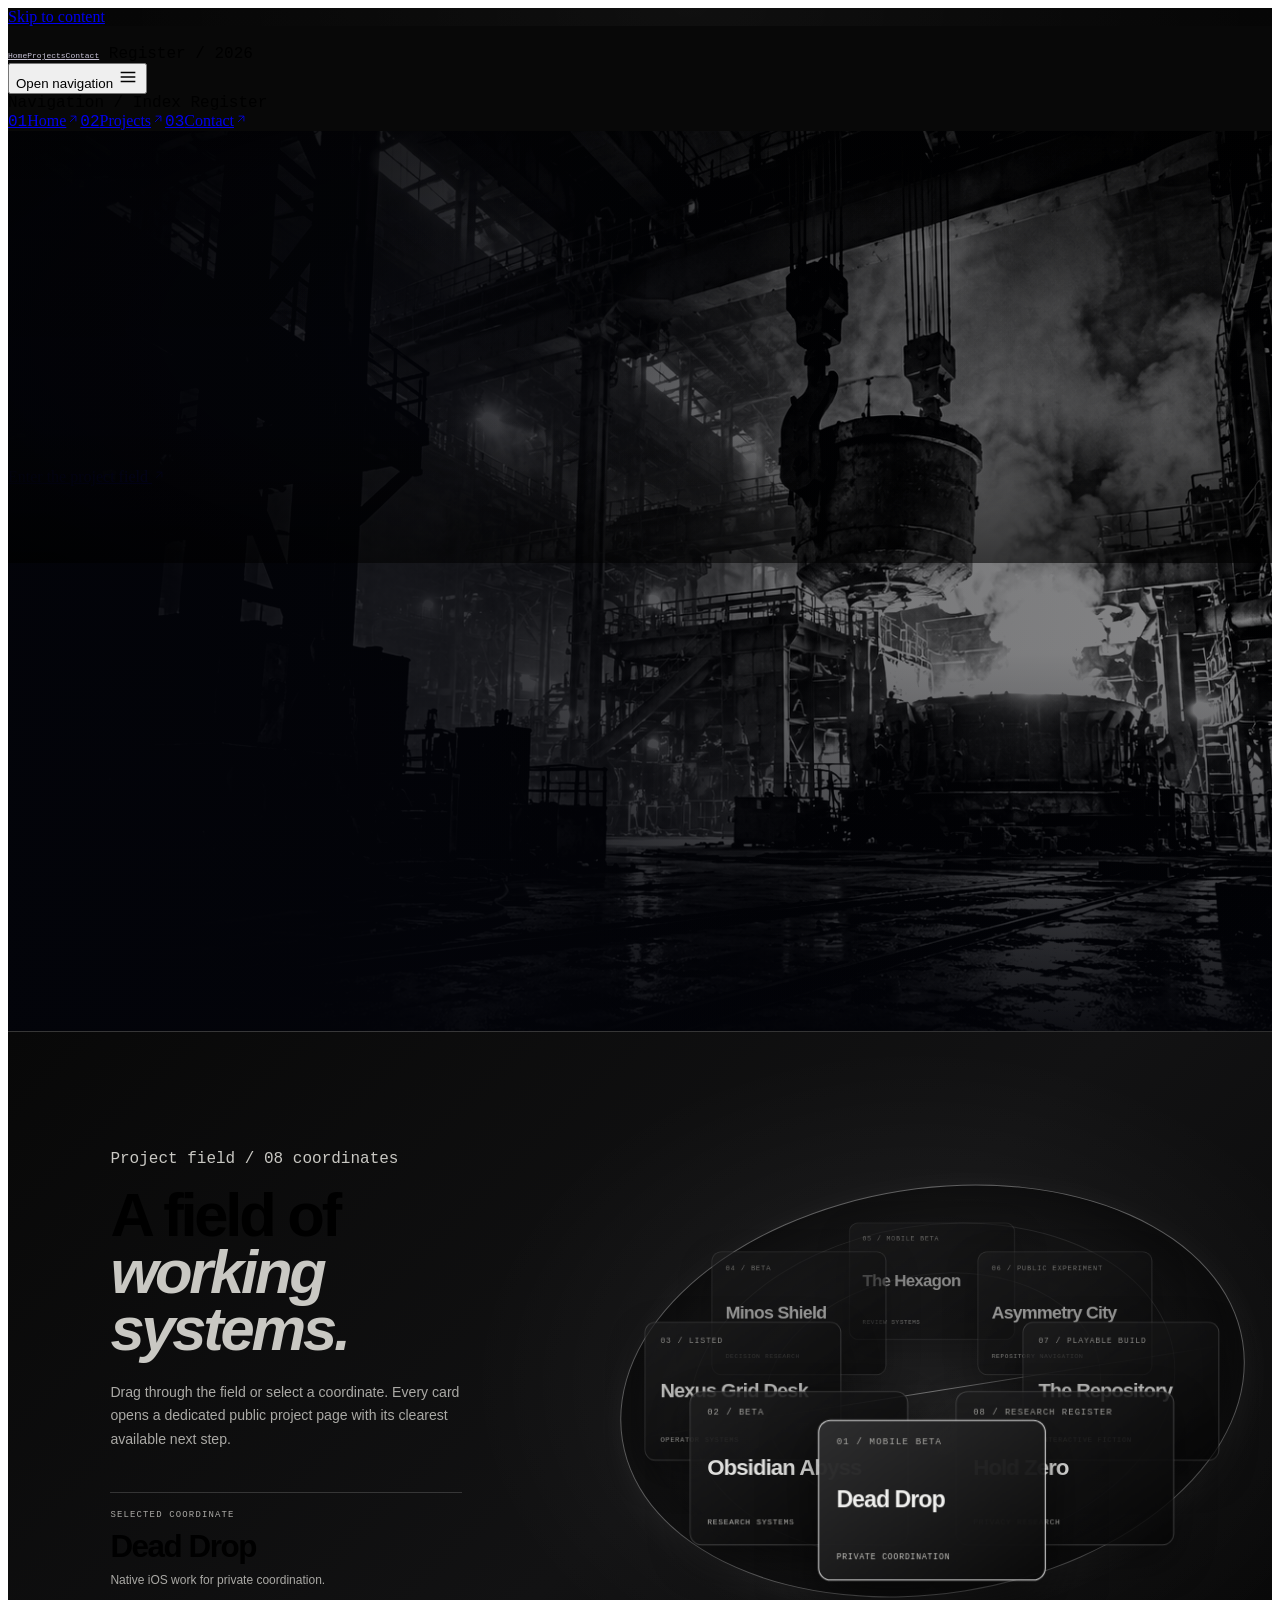
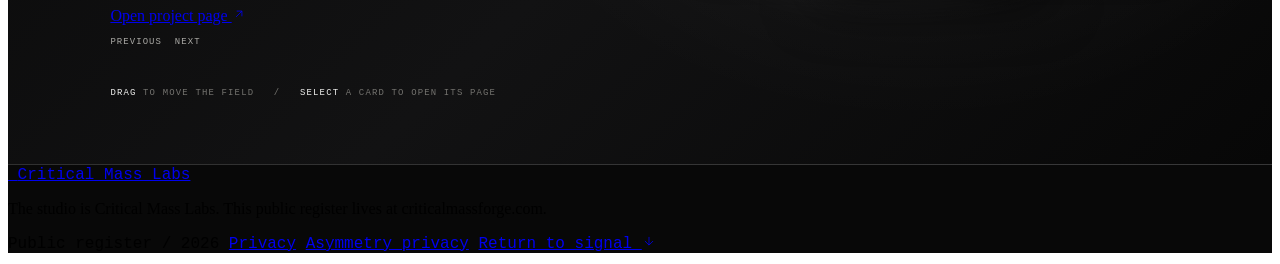
==== commit 04f66564: "Make homepage a finite project gateway" ====
--- a/index.html
+++ b/index.html
@@ -19,7 +19,7 @@
     <link rel="stylesheet" href="/assets/index-39tcjcTT.css">
     <link rel="stylesheet" href="/assets/project-backgrounds.css?v=21">
     <link rel="stylesheet" href="/assets/mobile-polish.css?v=29">
-    <link rel="stylesheet" href="/assets/register.css?v=25">
+    <link rel="stylesheet" href="/assets/register.css?v=26">
     <script type="application/ld+json">
       {
         "@context": "https://schema.org",
@@ -33,7 +33,7 @@
   </head>
   <body>
     <div id="root"></div>
-    <script src="/assets/content.js?v=15"></script>
-    <script src="/assets/app.js?v=24"></script>
+    <script src="/assets/content.js?v=16"></script>
+    <script src="/assets/app.js?v=25"></script>
   </body>
 </html>
--- a/assets/register.css
+++ b/assets/register.css
@@ -2342,3 +2342,8 @@
   .project-orbit-shell::before,
   .project-orbit-card { transition: none; }
 }
+
+/* The home route is deliberately finite: hero, interactive project field, and
+   footer. The detailed register remains in source while it is migrated to
+   explicit routes; it is not a hidden scroll obligation on the landing page. */
+.site-shell > main > .content-section { display: none; }
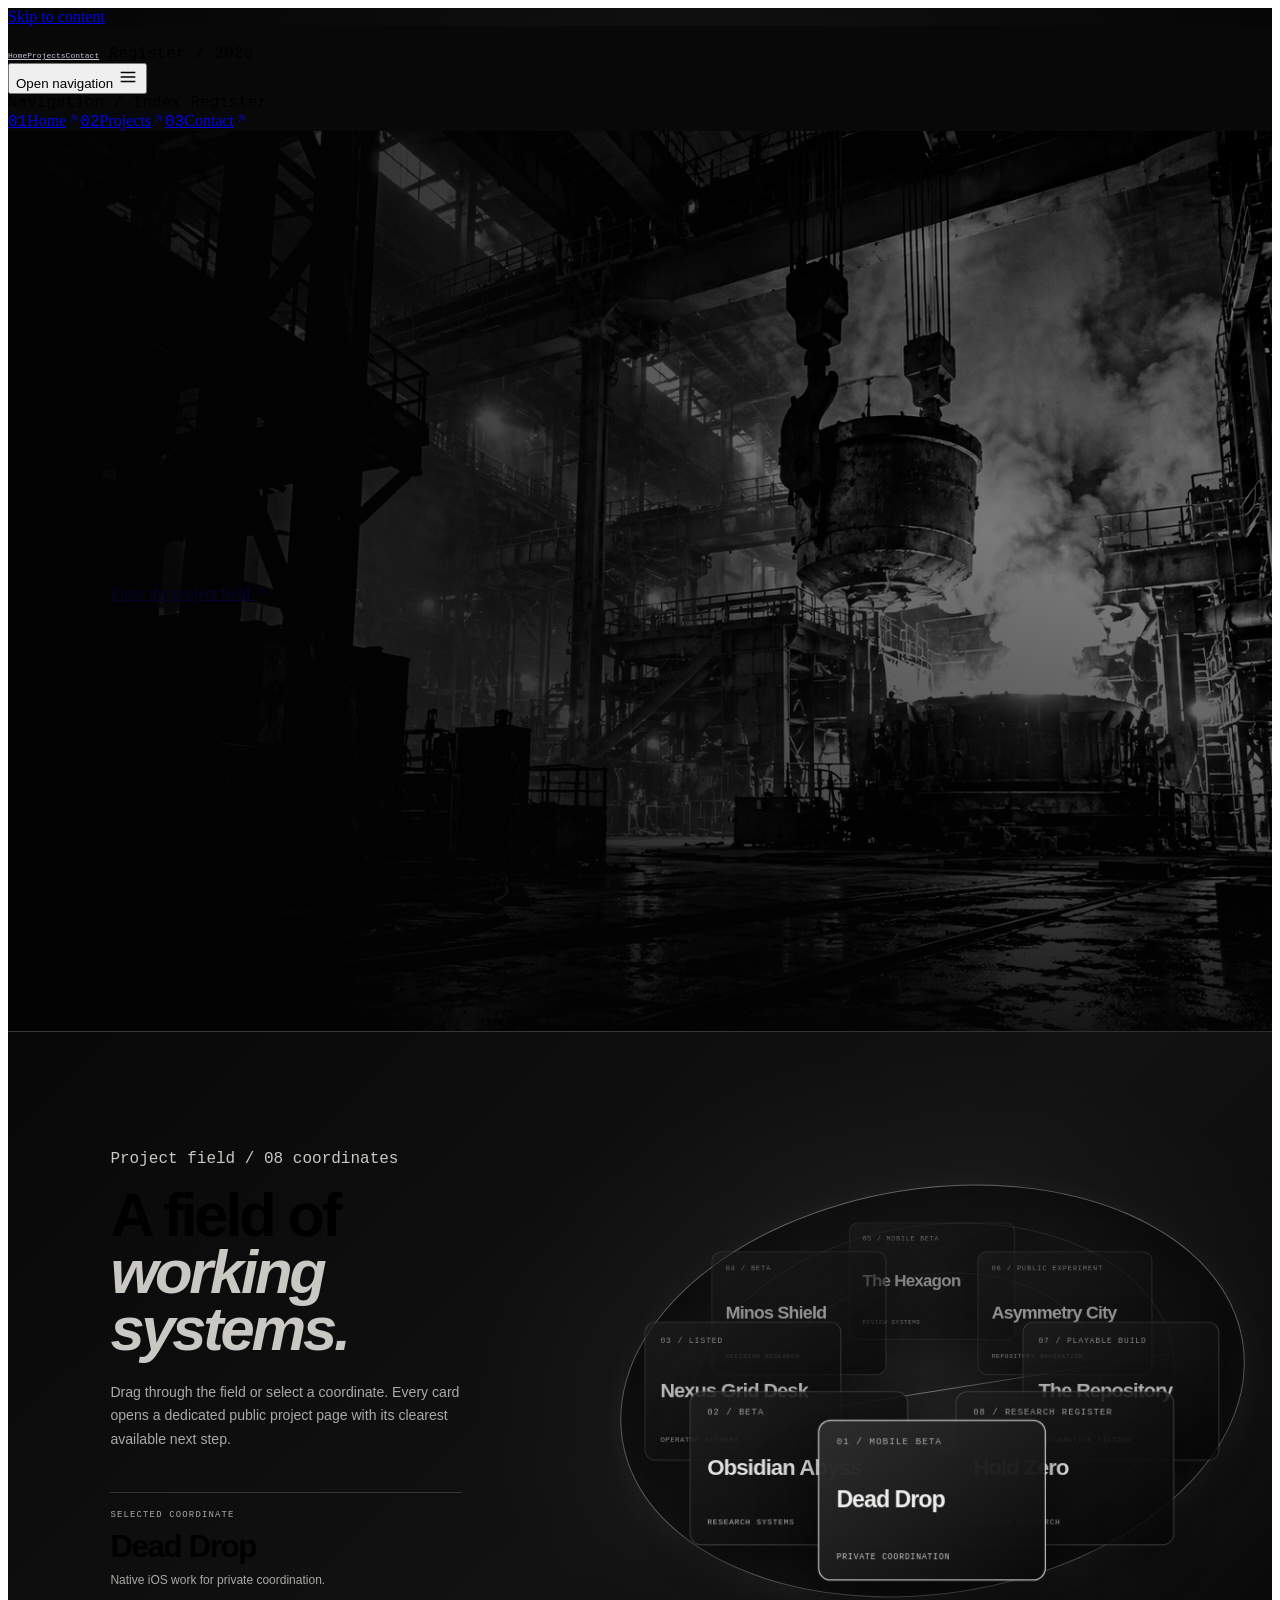
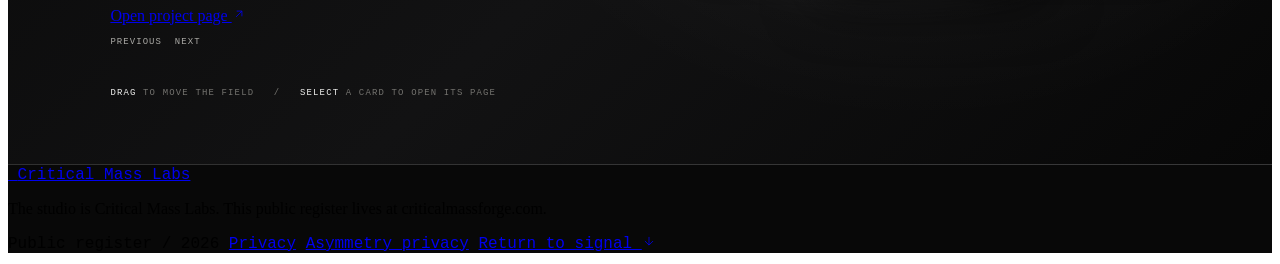
==== commit 8bbe267c: "Fix forge hero responsive composition" ====
--- a/index.html
+++ b/index.html
@@ -19,7 +19,7 @@
     <link rel="stylesheet" href="/assets/index-39tcjcTT.css">
     <link rel="stylesheet" href="/assets/project-backgrounds.css?v=21">
     <link rel="stylesheet" href="/assets/mobile-polish.css?v=29">
-    <link rel="stylesheet" href="/assets/register.css?v=26">
+    <link rel="stylesheet" href="/assets/register.css?v=27">
     <script type="application/ld+json">
       {
         "@context": "https://schema.org",
--- a/assets/register.css
+++ b/assets/register.css
@@ -2347,3 +2347,141 @@
    footer. The detailed register remains in source while it is migrated to
    explicit routes; it is not a hidden scroll obligation on the landing page. */
 .site-shell > main > .content-section { display: none; }
+
+/* Hero composition correction — keep the forge plate as one uninterrupted
+   image. Older hero experiments left a generic lower-half fade on `.hero`,
+   which showed up as a visible horizontal slab on this image-led hero. The
+   forge variant owns its overlay and its three responsive compositions here. */
+.hero.hero-city::after {
+  display: none;
+  content: none;
+}
+
+.hero.hero-city::before {
+  z-index: 1;
+  background:
+    linear-gradient(90deg, rgba(3, 3, 4, 0.86) 0%, rgba(3, 3, 4, 0.62) 34%, rgba(3, 3, 4, 0.23) 65%, rgba(3, 3, 4, 0.08) 100%),
+    linear-gradient(0deg, rgba(3, 3, 4, 0.88) 0%, rgba(3, 3, 4, 0.42) 28%, rgba(3, 3, 4, 0.13) 58%, rgba(3, 3, 4, 0.15) 100%);
+}
+
+.hero.hero-city {
+  width: 100%;
+  max-width: none;
+  margin-inline: 0;
+}
+
+.hero-city .hero-content {
+  z-index: 3;
+  align-self: end;
+  width: min(44rem, 56%);
+  max-width: none;
+  padding: clamp(6.5rem, 13svh, 11rem) clamp(1.25rem, 8vw, 10rem) clamp(4.5rem, 8svh, 7.5rem);
+}
+
+@media (min-width: 641px) and (min-height: 601px) {
+  .hero-city .hero-content { align-self: center; }
+}
+
+/* Do not use width-based type for a portrait phone whose embedded browser
+   advertises a desktop layout width. The physical-height scale remains stable
+   in Safari, Chrome, and in-app browsers. */
+html.portrait-device .hero.hero-city {
+  min-height: max(44rem, calc(100svh - 68px));
+  align-items: end;
+}
+
+html.portrait-device .hero-city-image {
+  object-position: 56% 50%;
+}
+
+html.portrait-device .hero-city .hero-content {
+  width: 100%;
+  max-width: 31rem;
+  padding: clamp(9rem, 24svh, 14rem) 1.35rem clamp(4.75rem, 8svh, 6.5rem);
+}
+
+html.portrait-device .hero-city .hero-brand {
+  margin-bottom: 1rem;
+  font-size: 0.62rem;
+}
+
+html.portrait-device .hero-city .hero-kicker {
+  max-width: 22rem;
+  margin-bottom: 1.2rem;
+  font-size: 0.54rem;
+}
+
+html.portrait-device .hero-city h1 {
+  max-width: 9ch;
+  font-size: clamp(3rem, 7.5svh, 4.1rem);
+  line-height: 0.91;
+}
+
+html.portrait-device .hero-city .hero-description {
+  max-width: 23rem;
+  margin-top: 1.65rem;
+  font-size: 0.84rem;
+  line-height: 1.6;
+}
+
+html.portrait-device .hero-city .hero-actions {
+  align-items: flex-start;
+  flex-direction: column;
+  gap: 1rem;
+  margin-top: 1.7rem;
+}
+
+/* A short, wide phone is a separate full-bleed composition. `dvw` caused the
+   centered, undersized panel visible on iPhone landscape, so this uses the
+   page width rather than a browser-dependent dynamic-width calculation. */
+html.handheld-landscape .hero.hero-city {
+  width: 100%;
+  max-width: none;
+  margin-inline: 0;
+  min-height: calc(100svh - 68px);
+  align-items: end;
+}
+
+html.handheld-landscape .hero-city-image { object-position: 56% 50%; }
+
+html.handheld-landscape .hero-city .hero-content {
+  align-self: end;
+  width: min(62%, 42rem);
+  padding: 1.15rem clamp(1.25rem, 7vw, 5rem) 2.25rem;
+}
+
+html.handheld-landscape .hero-city .hero-brand { margin-bottom: 0.4rem; font-size: 0.54rem; }
+html.handheld-landscape .hero-city .hero-kicker { margin-bottom: 0.58rem; font-size: 0.47rem; }
+html.handheld-landscape .hero-city h1 { font-size: clamp(2.55rem, 7.1vh, 3.75rem); line-height: 0.91; }
+html.handheld-landscape .hero-city .hero-description { max-width: 29rem; margin-top: 0.75rem; font-size: 0.7rem; line-height: 1.45; }
+html.handheld-landscape .hero-city .hero-actions { gap: 0; margin-top: 0.85rem; }
+html.handheld-landscape .hero-city .button { min-height: 2.45rem; padding: 0.62rem 0.86rem; }
+html.handheld-landscape .hero-city .text-link,
+html.handheld-landscape .hero-city .scroll-cue { display: none; }
+
+@media (max-height: 600px) and (min-aspect-ratio: 1 / 1) {
+  .hero.hero-city {
+    width: 100%;
+    max-width: none;
+    margin-inline: 0;
+    min-height: calc(100svh - 68px);
+    align-items: end;
+  }
+
+  .hero-city-image { object-position: 56% 50%; }
+
+  .hero-city .hero-content {
+    align-self: end;
+    width: min(62%, 42rem);
+    padding: 1.15rem clamp(1.25rem, 7vw, 5rem) 2.25rem;
+  }
+
+  .hero-city .hero-brand { margin-bottom: 0.4rem; font-size: 0.54rem; }
+  .hero-city .hero-kicker { margin-bottom: 0.58rem; font-size: 0.47rem; }
+  .hero-city h1 { font-size: clamp(2.55rem, 7.1vh, 3.75rem); line-height: 0.91; }
+  .hero-city .hero-description { max-width: 29rem; margin-top: 0.75rem; font-size: 0.7rem; line-height: 1.45; }
+  .hero-city .hero-actions { gap: 0; margin-top: 0.85rem; }
+  .hero-city .button { min-height: 2.45rem; padding: 0.62rem 0.86rem; }
+  .hero-city .text-link,
+  .hero-city .scroll-cue { display: none; }
+}
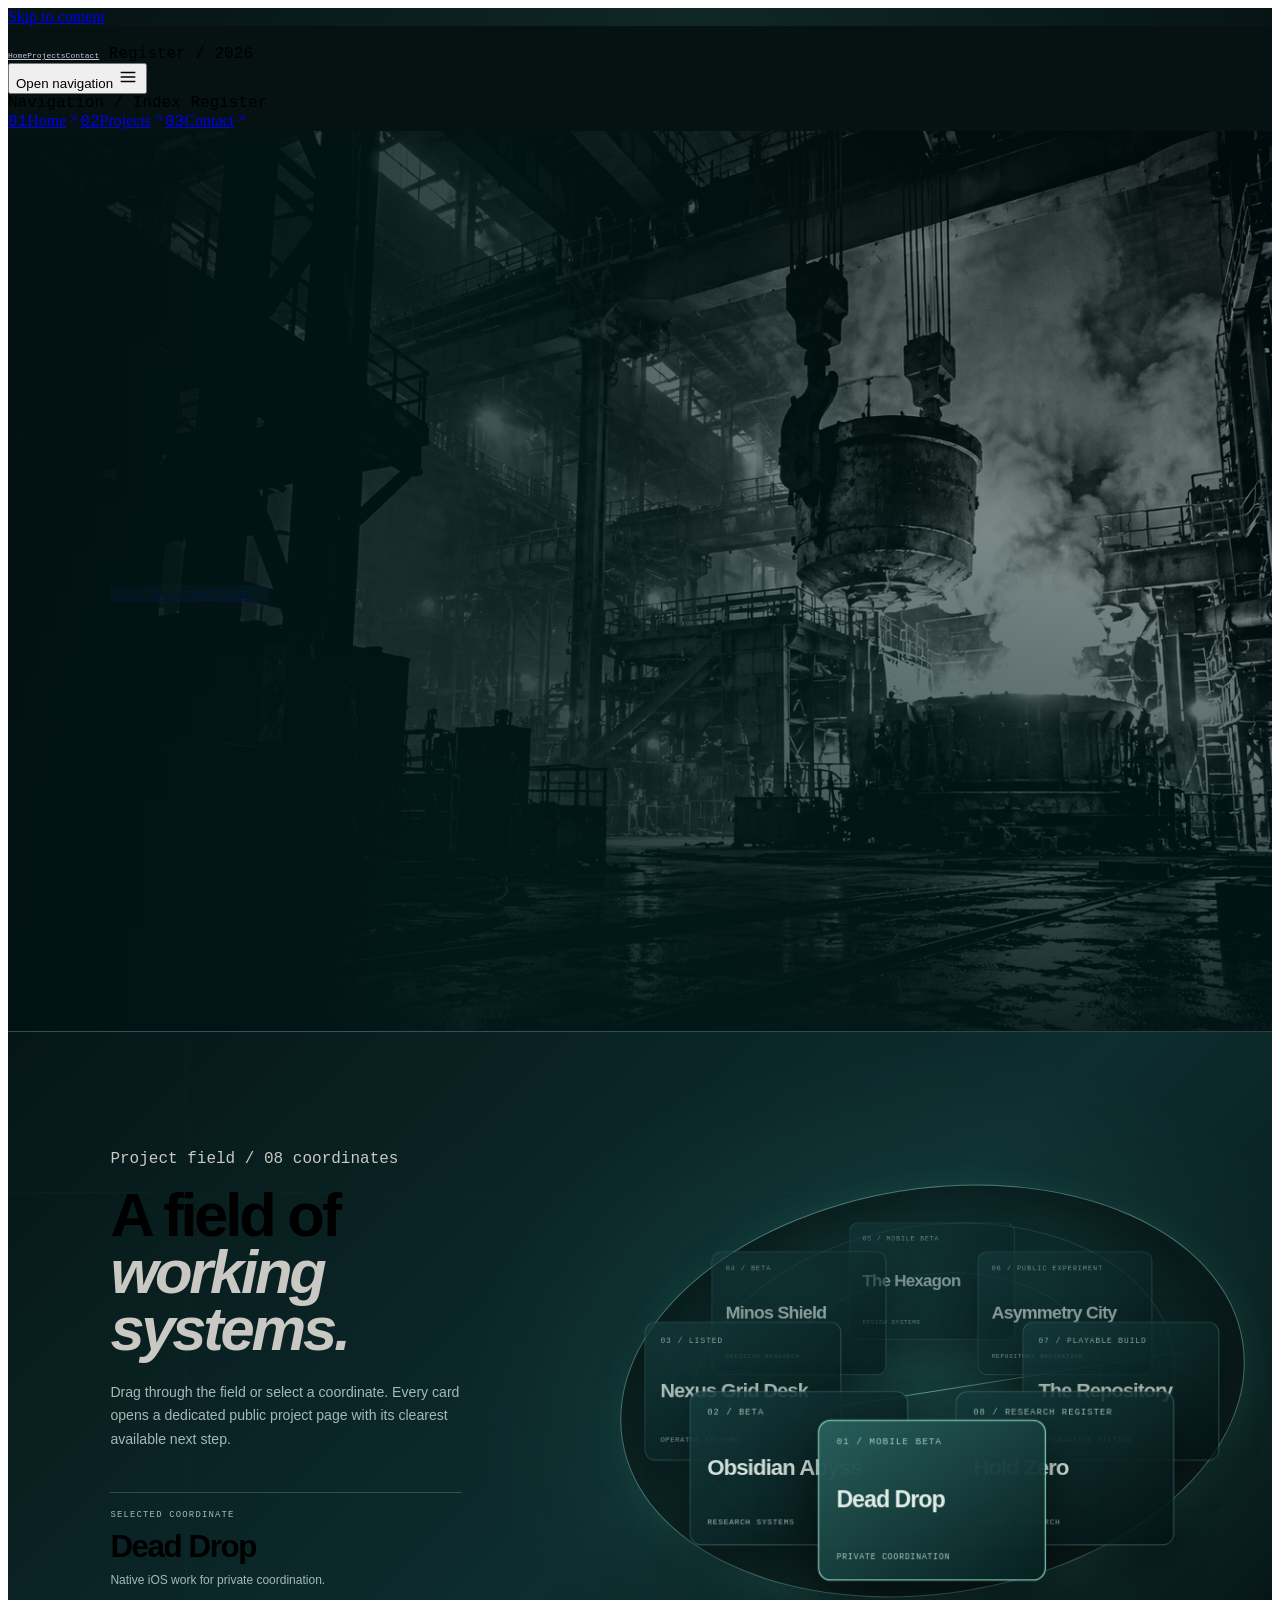
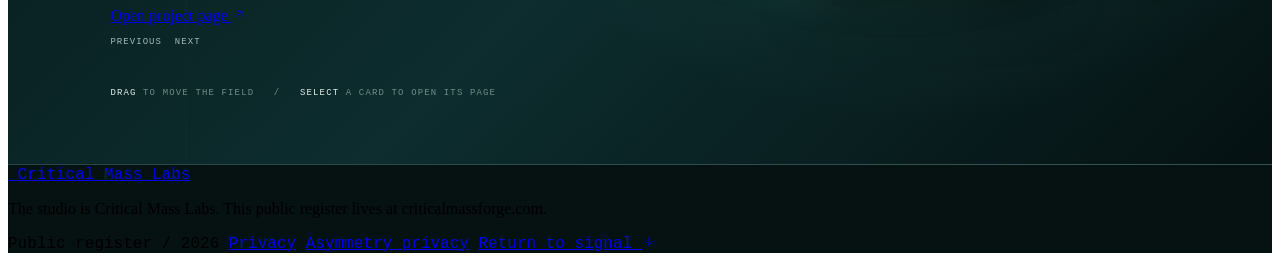
==== commit 2cdedfbf: "Apply Petrol Relay palette across public site" ====
--- a/index.html
+++ b/index.html
@@ -14,12 +14,12 @@
     <meta name="twitter:card" content="summary_large_image" />
     <meta name="twitter:title" content="Critical Mass Labs — Off the Map. On Purpose." />
     <meta name="twitter:description" content="Research, custom software, privacy research, and experimental infrastructure for difficult systems." />
-    <meta name="theme-color" content="#070812" />
+    <meta name="theme-color" content="#061415" />
     <link rel="icon" type="image/svg+xml" href="/favicon.svg" />
     <link rel="stylesheet" href="/assets/index-39tcjcTT.css">
     <link rel="stylesheet" href="/assets/project-backgrounds.css?v=21">
     <link rel="stylesheet" href="/assets/mobile-polish.css?v=29">
-    <link rel="stylesheet" href="/assets/register.css?v=27">
+    <link rel="stylesheet" href="/assets/register.css?v=28">
     <script type="application/ld+json">
       {
         "@context": "https://schema.org",
--- a/assets/register.css
+++ b/assets/register.css
@@ -2485,3 +2485,99 @@
   .hero-city .text-link,
   .hero-city .scroll-cue { display: none; }
 }
+
+/* Petrol Relay live palette — kept last so it has one authoritative source
+   after earlier monochrome experiments and hero corrections. */
+:root {
+  --ink: #061415;
+  --ink-soft: #092326;
+  --panel: #0c292b;
+  --panel-lift: #153b3e;
+  --line: rgba(169, 221, 217, 0.23);
+  --line-strong: rgba(188, 235, 225, 0.45);
+  --text: #e2eee8;
+  --muted: #a3b9b7;
+  --quiet: #728d88;
+  --violet: #68c7b3;
+  --violet-bright: #a7ead9;
+  --cyan: #78d8c8;
+}
+
+.site-shell {
+  background:
+    radial-gradient(ellipse 66% 34% at 54% 0%, rgba(83, 178, 159, 0.12), transparent 70%),
+    linear-gradient(180deg, #061415 0%, #092124 44%, #051112 100%);
+}
+
+.site-header,
+.mobile-nav,
+.site-footer { background: #061112; }
+
+.site-header .brand-mark,
+.site-footer .brand-mark {
+  filter: grayscale(1) sepia(1) hue-rotate(105deg) saturate(1.3) brightness(1.32);
+}
+
+.hero.hero-city::before {
+  background:
+    linear-gradient(90deg, rgba(2, 19, 20, 0.88) 0%, rgba(2, 28, 29, 0.64) 34%, rgba(3, 52, 51, 0.22) 65%, rgba(4, 66, 62, 0.1) 100%),
+    linear-gradient(0deg, rgba(2, 16, 17, 0.9) 0%, rgba(2, 29, 30, 0.43) 28%, rgba(3, 48, 47, 0.13) 58%, rgba(2, 21, 22, 0.18) 100%);
+}
+
+.hero-city .hero-kicker { color: #a7ead9; }
+.hero-city .button-primary {
+  border-color: rgba(167, 234, 217, 0.72);
+  background: rgba(54, 150, 132, 0.16);
+}
+.hero-city .button-primary:hover,
+.hero-city .button-primary:focus-visible {
+  border-color: #c8f5e8;
+  background: rgba(86, 190, 167, 0.24);
+}
+.hero-city .text-link,
+.hero-city .text-link:hover,
+.hero-city .text-link:focus-visible { color: #c4e5dc; }
+
+.content-section,
+.atlas-section,
+.portfolio-section,
+.featured-project {
+  --section-haze: rgba(86, 185, 167, 0.16);
+  background:
+    radial-gradient(ellipse 55% 42% at 84% 16%, rgba(115, 214, 195, 0.075), transparent 74%),
+    linear-gradient(155deg, #0b2628 0%, #08191b 52%, #051112 100%);
+}
+
+.project-field {
+  background:
+    radial-gradient(ellipse 54% 70% at 72% 48%, rgba(90, 193, 171, 0.13), transparent 66%),
+    linear-gradient(136deg, #061617 0%, #0d2d2e 55%, #051112 100%);
+}
+.project-field::before {
+  background:
+    linear-gradient(90deg, transparent 0 14%, rgba(147, 229, 211, 0.08) 14.08%, transparent 14.16%),
+    linear-gradient(0deg, transparent 0 78%, rgba(147, 229, 211, 0.065) 78.08%, transparent 78.16%);
+}
+.project-orbit-shell::before {
+  background: radial-gradient(ellipse 30% 24% at var(--field-light-x, 62%) var(--field-light-y, 58%), rgba(108, 209, 187, 0.26), rgba(76, 164, 147, 0.07) 37%, transparent 74%);
+}
+.project-orbit-rim {
+  border-color: rgba(165, 230, 217, 0.38);
+  box-shadow: 0 0.45rem 2.25rem rgba(78, 190, 167, 0.13), inset 0 0 7rem rgba(0, 0, 0, 0.76), inset 0 -1rem 2rem rgba(141, 224, 205, 0.08);
+}
+.project-orbit-rim::before,
+.project-orbit-rim::after { border-color: rgba(152, 225, 210, 0.13); }
+.project-orbit-axis { background: linear-gradient(90deg, transparent, rgba(159, 231, 216, 0.54), transparent); }
+.project-orbit-card {
+  border-color: rgba(151, 219, 207, 0.28);
+  background: linear-gradient(145deg, rgba(22, 61, 62, 0.96), rgba(4, 18, 19, 0.94));
+}
+.project-orbit-card:hover,
+.project-orbit-card:focus-visible,
+.project-orbit-card.is-selected {
+  border-color: rgba(159, 237, 219, 0.9);
+  background: linear-gradient(145deg, rgba(40, 96, 93, 0.98), rgba(7, 31, 31, 0.96));
+  box-shadow: 0 1.4rem 3.2rem rgba(0, 0, 0, 0.58), 0 0 0 1px rgba(164, 237, 220, 0.13);
+}
+.project-orbit-number,
+.project-orbit-discipline { color: #a7c9c0; }
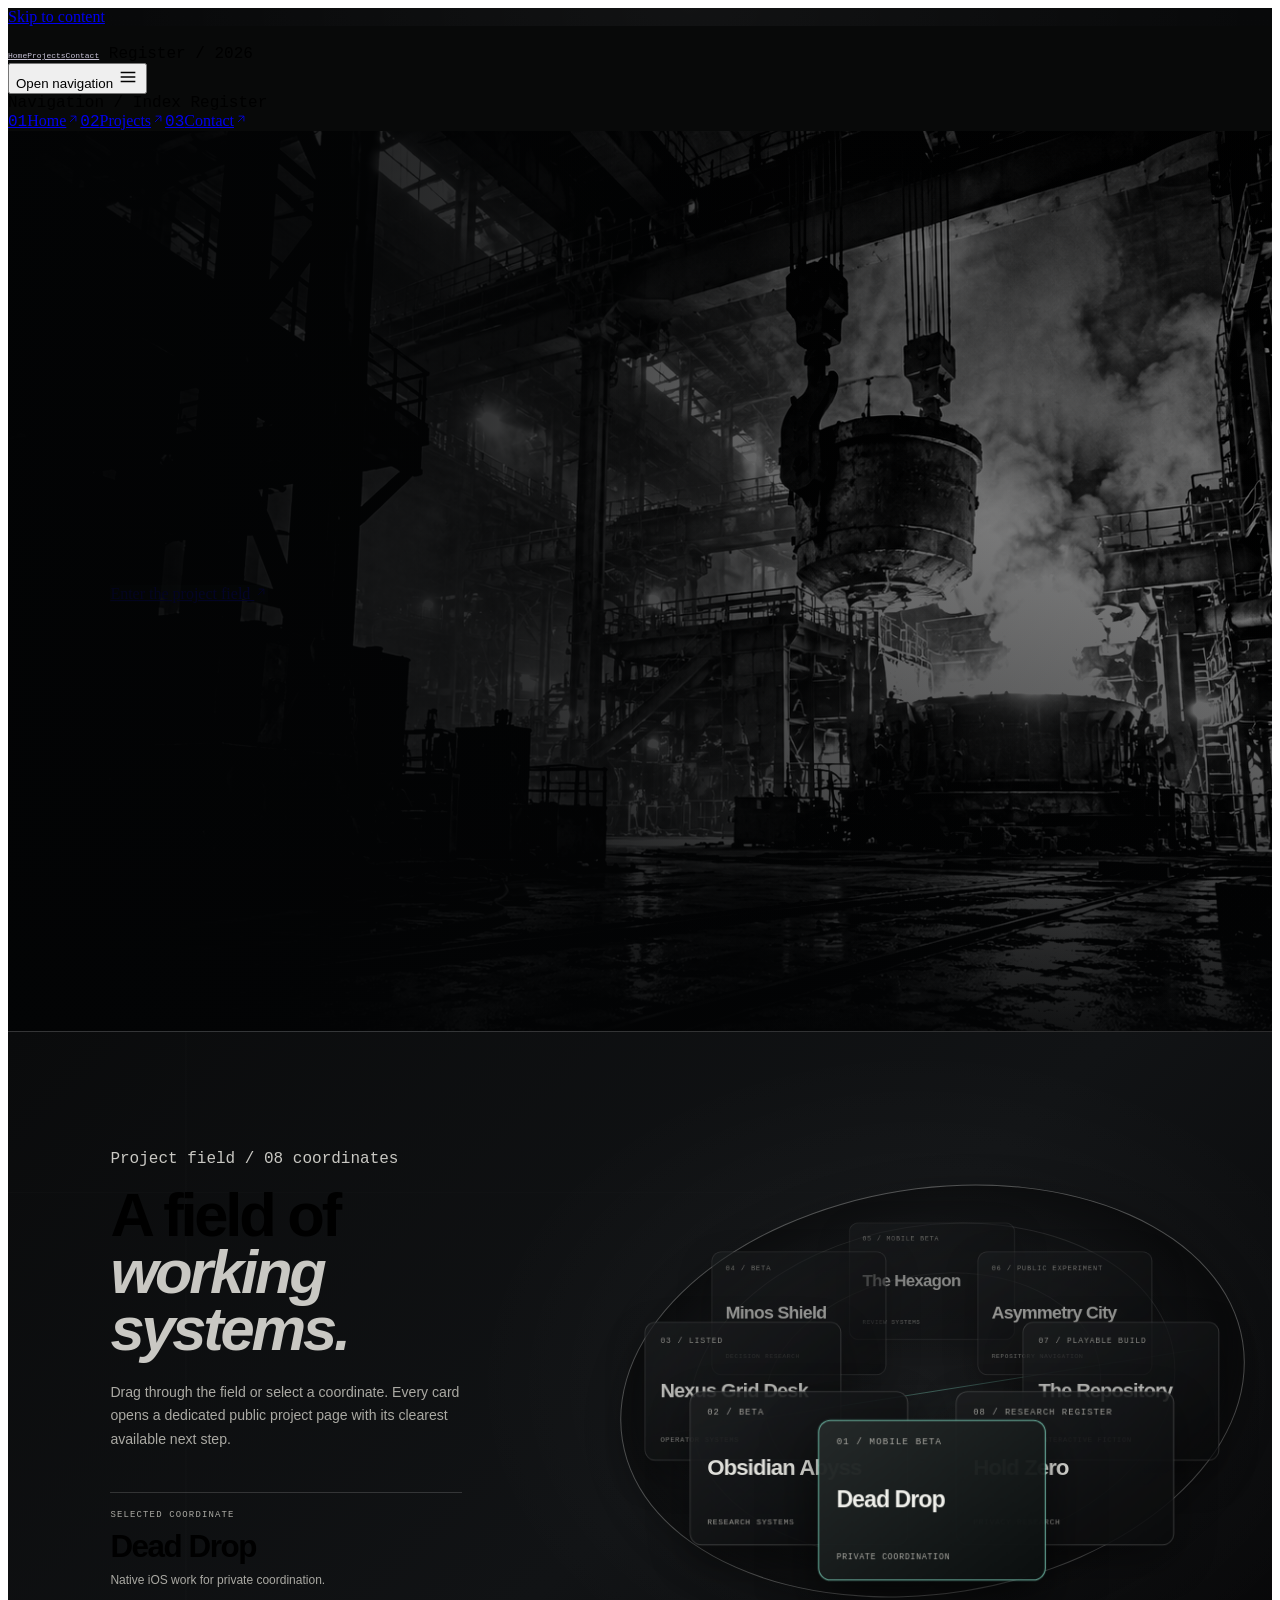
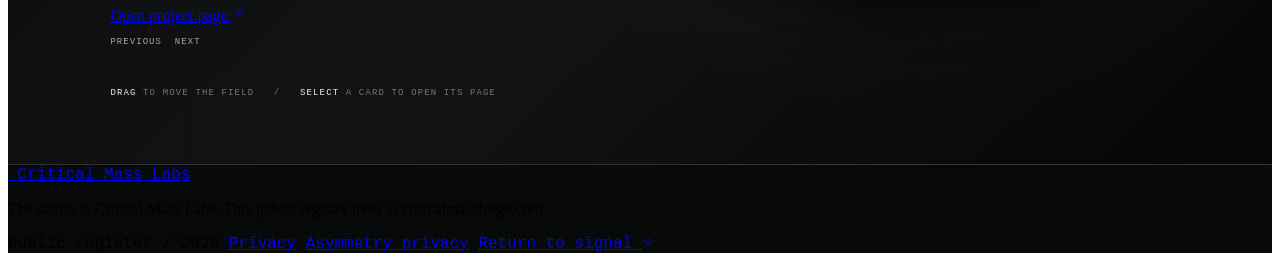
==== commit 74c6ef0b: "Refine forge color system" ====
--- a/index.html
+++ b/index.html
@@ -14,12 +14,12 @@
     <meta name="twitter:card" content="summary_large_image" />
     <meta name="twitter:title" content="Critical Mass Labs — Off the Map. On Purpose." />
     <meta name="twitter:description" content="Research, custom software, privacy research, and experimental infrastructure for difficult systems." />
-    <meta name="theme-color" content="#061415" />
+    <meta name="theme-color" content="#070809" />
     <link rel="icon" type="image/svg+xml" href="/favicon.svg" />
     <link rel="stylesheet" href="/assets/index-39tcjcTT.css">
     <link rel="stylesheet" href="/assets/project-backgrounds.css?v=21">
     <link rel="stylesheet" href="/assets/mobile-polish.css?v=29">
-    <link rel="stylesheet" href="/assets/register.css?v=28">
+    <link rel="stylesheet" href="/assets/register.css?v=30">
     <script type="application/ld+json">
       {
         "@context": "https://schema.org",
--- a/assets/register.css
+++ b/assets/register.css
@@ -2486,98 +2486,98 @@
   .hero-city .scroll-cue { display: none; }
 }
 
-/* Petrol Relay live palette — kept last so it has one authoritative source
-   after earlier monochrome experiments and hero corrections. */
+/* Operational signal theme — the forge stays near-black; mint is reserved for
+   deliberate system signals, never used as a page-wide color wash. */
 :root {
-  --ink: #061415;
-  --ink-soft: #092326;
-  --panel: #0c292b;
-  --panel-lift: #153b3e;
-  --line: rgba(169, 221, 217, 0.23);
-  --line-strong: rgba(188, 235, 225, 0.45);
-  --text: #e2eee8;
-  --muted: #a3b9b7;
-  --quiet: #728d88;
-  --violet: #68c7b3;
-  --violet-bright: #a7ead9;
-  --cyan: #78d8c8;
+  --ink: #070809;
+  --ink-soft: #0d0e10;
+  --panel: #141517;
+  --panel-lift: #1b1d20;
+  --line: rgba(242, 243, 238, 0.16);
+  --line-strong: rgba(242, 243, 238, 0.34);
+  --text: #f0f0eb;
+  --muted: #aaa9a3;
+  --quiet: #777873;
+  --violet: #898a84;
+  --violet-bright: #f0f0eb;
+  --cyan: #7bcdb8;
 }
 
 .site-shell {
   background:
-    radial-gradient(ellipse 66% 34% at 54% 0%, rgba(83, 178, 159, 0.12), transparent 70%),
-    linear-gradient(180deg, #061415 0%, #092124 44%, #051112 100%);
+    radial-gradient(ellipse 72% 28% at 54% 0%, rgba(255, 255, 255, 0.045), transparent 70%),
+    linear-gradient(180deg, #070809 0%, #0b0c0e 44%, #050506 100%);
 }
 
 .site-header,
 .mobile-nav,
-.site-footer { background: #061112; }
+.site-footer { background: #080909; }
 
 .site-header .brand-mark,
 .site-footer .brand-mark {
-  filter: grayscale(1) sepia(1) hue-rotate(105deg) saturate(1.3) brightness(1.32);
+  filter: none;
 }
 
 .hero.hero-city::before {
   background:
-    linear-gradient(90deg, rgba(2, 19, 20, 0.88) 0%, rgba(2, 28, 29, 0.64) 34%, rgba(3, 52, 51, 0.22) 65%, rgba(4, 66, 62, 0.1) 100%),
-    linear-gradient(0deg, rgba(2, 16, 17, 0.9) 0%, rgba(2, 29, 30, 0.43) 28%, rgba(3, 48, 47, 0.13) 58%, rgba(2, 21, 22, 0.18) 100%);
-}
-
-.hero-city .hero-kicker { color: #a7ead9; }
+    linear-gradient(90deg, rgba(3, 4, 5, 0.91) 0%, rgba(3, 4, 5, 0.72) 34%, rgba(3, 4, 5, 0.25) 65%, rgba(3, 4, 5, 0.08) 100%),
+    linear-gradient(0deg, rgba(3, 4, 5, 0.9) 0%, rgba(3, 4, 5, 0.43) 28%, rgba(3, 4, 5, 0.13) 58%, rgba(3, 4, 5, 0.18) 100%);
+}
+
+.hero-city .hero-kicker { color: #7bcdb8; }
 .hero-city .button-primary {
-  border-color: rgba(167, 234, 217, 0.72);
-  background: rgba(54, 150, 132, 0.16);
+  border-color: rgba(123, 205, 184, 0.68);
+  background: rgba(123, 205, 184, 0.055);
 }
 .hero-city .button-primary:hover,
 .hero-city .button-primary:focus-visible {
-  border-color: #c8f5e8;
-  background: rgba(86, 190, 167, 0.24);
+  border-color: #a4e1cf;
+  background: rgba(123, 205, 184, 0.13);
 }
 .hero-city .text-link,
 .hero-city .text-link:hover,
-.hero-city .text-link:focus-visible { color: #c4e5dc; }
+.hero-city .text-link:focus-visible { color: #d9ded9; }
 
 .content-section,
 .atlas-section,
 .portfolio-section,
 .featured-project {
-  --section-haze: rgba(86, 185, 167, 0.16);
+  --section-haze: rgba(255, 255, 255, 0.06);
   background:
-    radial-gradient(ellipse 55% 42% at 84% 16%, rgba(115, 214, 195, 0.075), transparent 74%),
-    linear-gradient(155deg, #0b2628 0%, #08191b 52%, #051112 100%);
+    radial-gradient(ellipse 55% 42% at 84% 16%, rgba(255, 255, 255, 0.04), transparent 74%),
+    linear-gradient(155deg, #111214 0%, #0a0b0c 52%, #060607 100%);
 }
 
 .project-field {
   background:
-    radial-gradient(ellipse 54% 70% at 72% 48%, rgba(90, 193, 171, 0.13), transparent 66%),
-    linear-gradient(136deg, #061617 0%, #0d2d2e 55%, #051112 100%);
+    radial-gradient(ellipse 54% 70% at 72% 48%, rgba(255, 255, 255, 0.045), transparent 66%),
+    linear-gradient(136deg, #0a0b0c 0%, #111315 55%, #060607 100%);
 }
 .project-field::before {
   background:
-    linear-gradient(90deg, transparent 0 14%, rgba(147, 229, 211, 0.08) 14.08%, transparent 14.16%),
-    linear-gradient(0deg, transparent 0 78%, rgba(147, 229, 211, 0.065) 78.08%, transparent 78.16%);
+    linear-gradient(90deg, transparent 0 14%, rgba(255, 255, 255, 0.055) 14.08%, transparent 14.16%),
+    linear-gradient(0deg, transparent 0 78%, rgba(255, 255, 255, 0.045) 78.08%, transparent 78.16%);
 }
 .project-orbit-shell::before {
-  background: radial-gradient(ellipse 30% 24% at var(--field-light-x, 62%) var(--field-light-y, 58%), rgba(108, 209, 187, 0.26), rgba(76, 164, 147, 0.07) 37%, transparent 74%);
+  background: radial-gradient(ellipse 30% 24% at var(--field-light-x, 62%) var(--field-light-y, 58%), rgba(123, 205, 184, 0.13), rgba(123, 205, 184, 0.028) 37%, transparent 74%);
 }
 .project-orbit-rim {
-  border-color: rgba(165, 230, 217, 0.38);
-  box-shadow: 0 0.45rem 2.25rem rgba(78, 190, 167, 0.13), inset 0 0 7rem rgba(0, 0, 0, 0.76), inset 0 -1rem 2rem rgba(141, 224, 205, 0.08);
+  border-color: rgba(242, 243, 238, 0.27);
+  box-shadow: 0 0.45rem 2.25rem rgba(0, 0, 0, 0.26), inset 0 0 7rem rgba(0, 0, 0, 0.76), inset 0 -1rem 2rem rgba(255, 255, 255, 0.035);
 }
 .project-orbit-rim::before,
-.project-orbit-rim::after { border-color: rgba(152, 225, 210, 0.13); }
-.project-orbit-axis { background: linear-gradient(90deg, transparent, rgba(159, 231, 216, 0.54), transparent); }
+.project-orbit-rim::after { border-color: rgba(242, 243, 238, 0.095); }
+.project-orbit-axis { background: linear-gradient(90deg, transparent, rgba(123, 205, 184, 0.38), transparent); }
 .project-orbit-card {
-  border-color: rgba(151, 219, 207, 0.28);
-  background: linear-gradient(145deg, rgba(22, 61, 62, 0.96), rgba(4, 18, 19, 0.94));
+  border-color: rgba(242, 243, 238, 0.19);
+  background: linear-gradient(145deg, rgba(29, 31, 33, 0.97), rgba(10, 11, 12, 0.96));
 }
 .project-orbit-card:hover,
 .project-orbit-card:focus-visible,
 .project-orbit-card.is-selected {
-  border-color: rgba(159, 237, 219, 0.9);
-  background: linear-gradient(145deg, rgba(40, 96, 93, 0.98), rgba(7, 31, 31, 0.96));
-  box-shadow: 0 1.4rem 3.2rem rgba(0, 0, 0, 0.58), 0 0 0 1px rgba(164, 237, 220, 0.13);
+  border-color: rgba(123, 205, 184, 0.84);
+  background: linear-gradient(145deg, rgba(37, 42, 42, 0.98), rgba(11, 15, 15, 0.97));
+  box-shadow: 0 1.4rem 3.2rem rgba(0, 0, 0, 0.58), 0 0 0 1px rgba(123, 205, 184, 0.1);
 }
 .project-orbit-number,
-.project-orbit-discipline { color: #a7c9c0; }
+.project-orbit-discipline { color: #aaa9a3; }
